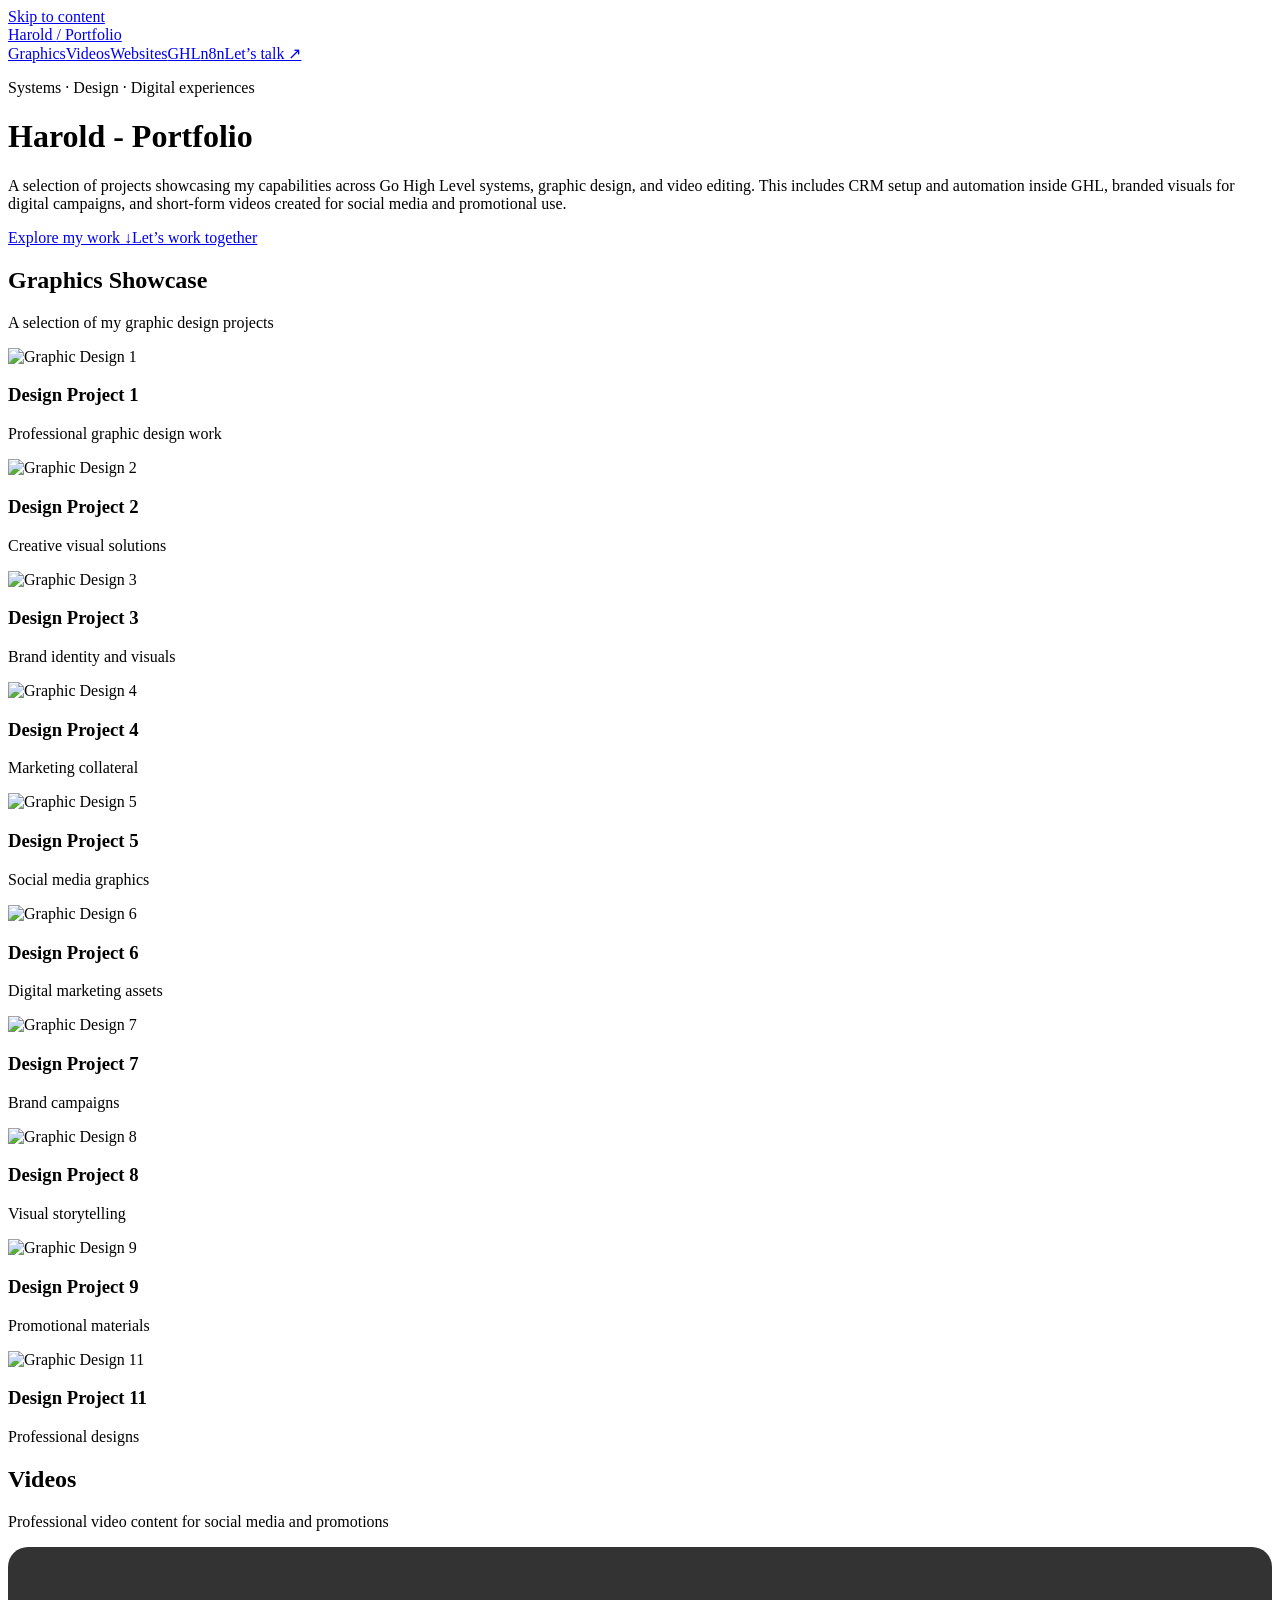
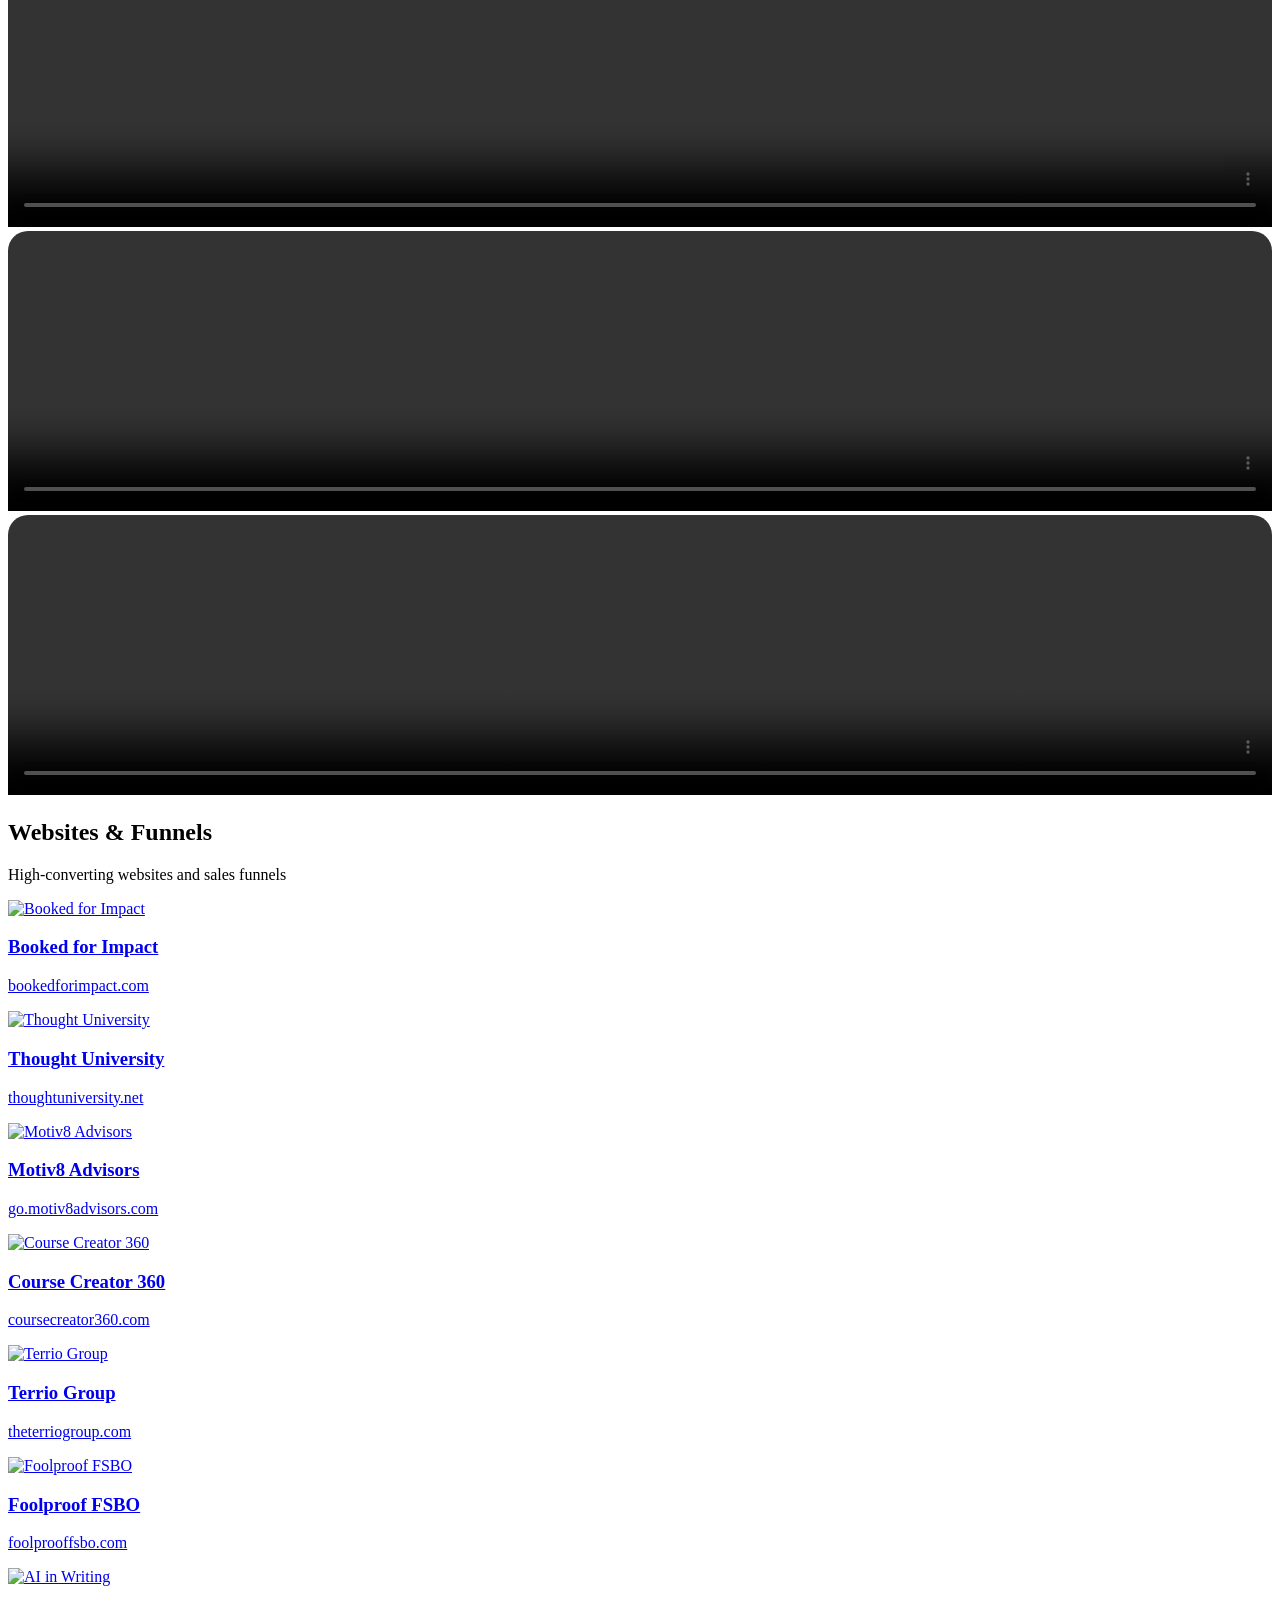
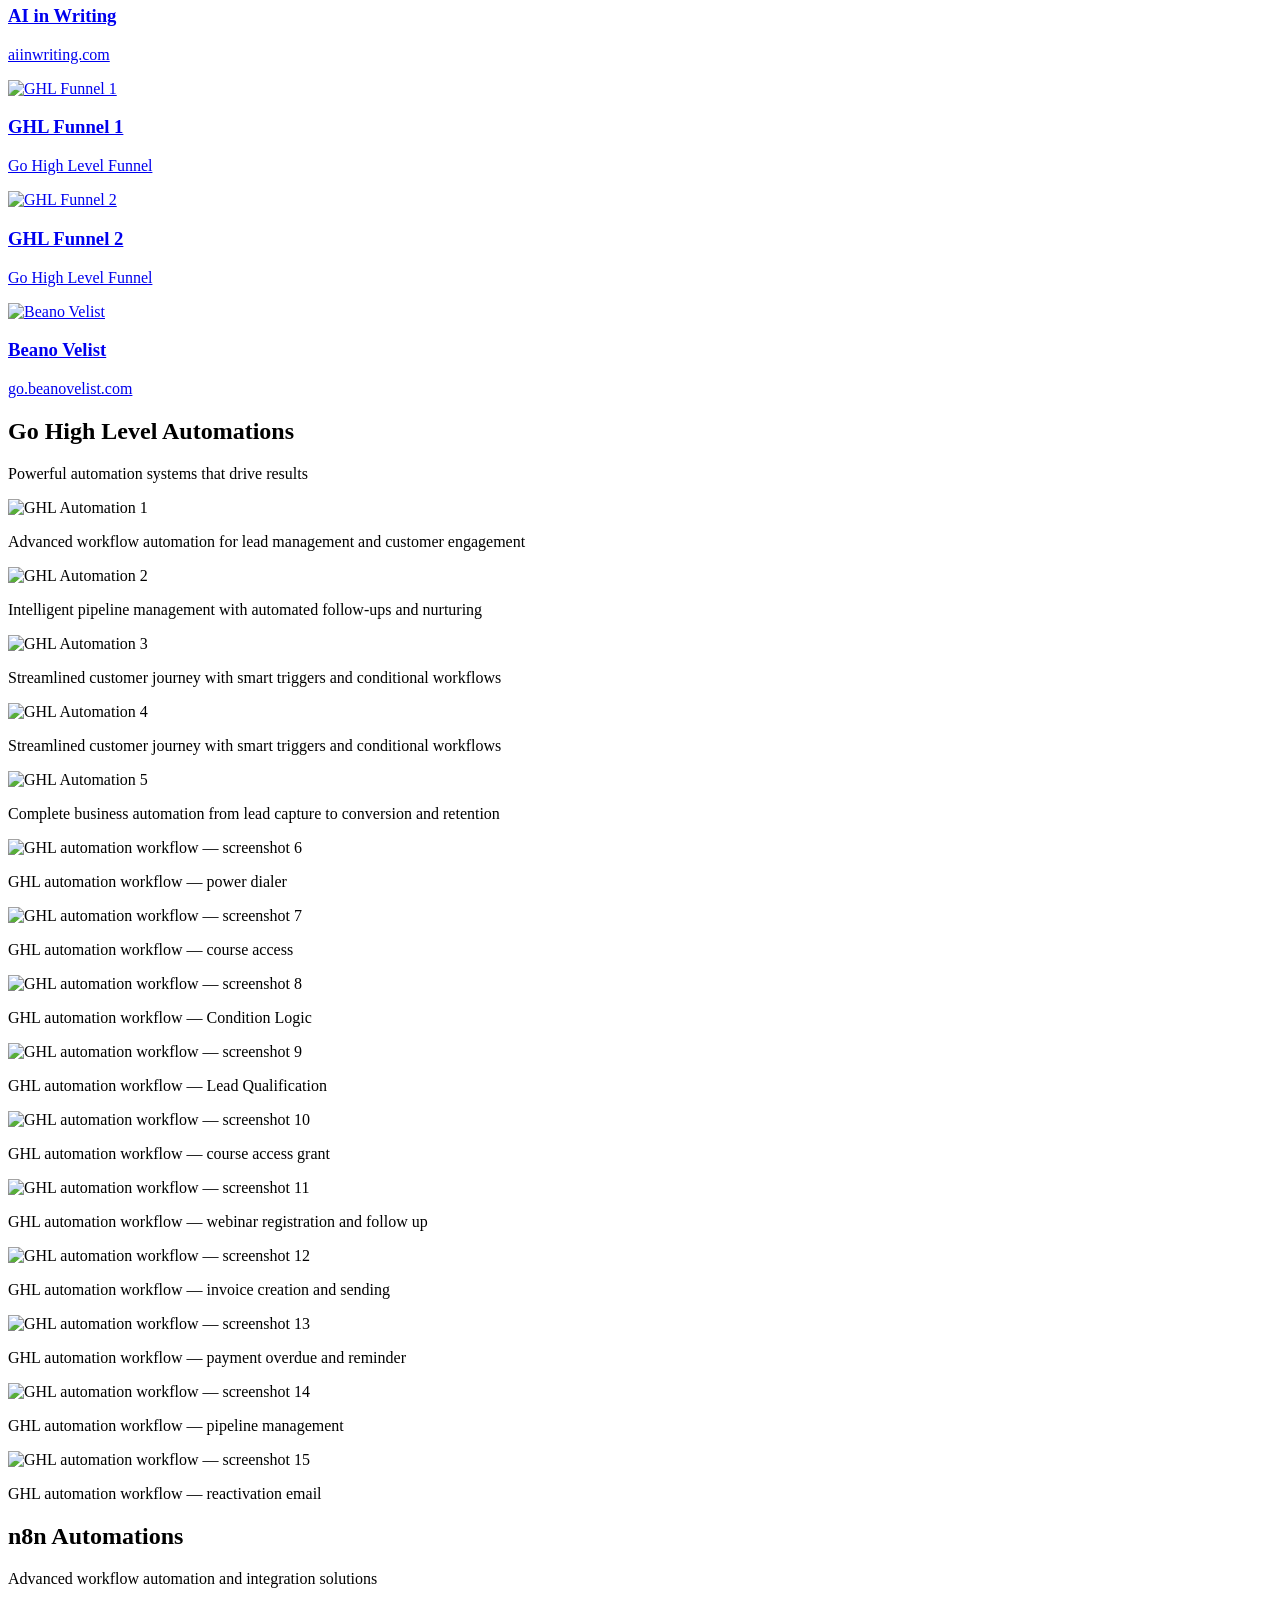
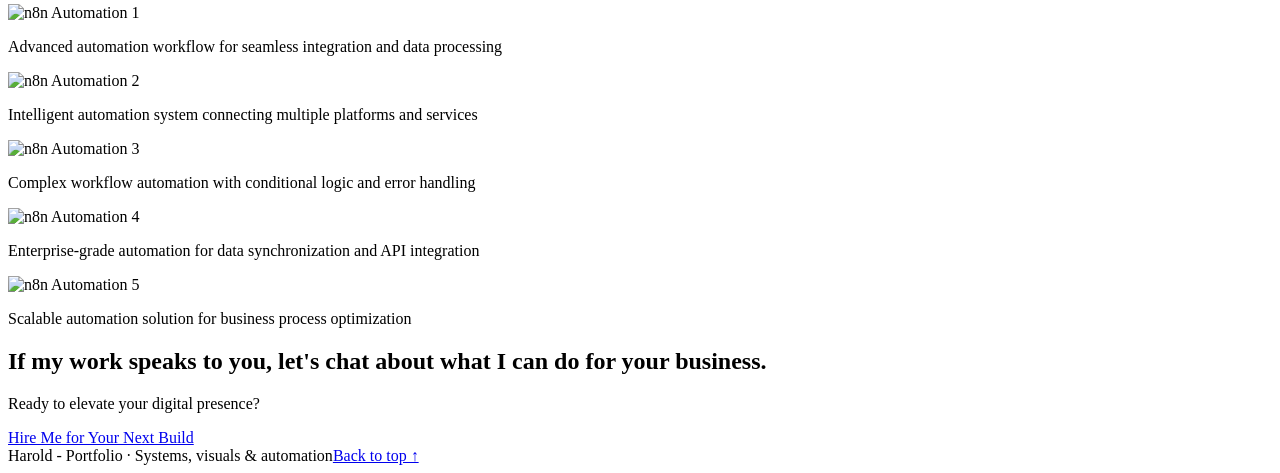
==== index.html @ a2c8de68 "Add Harold - Portfolio index.html" ====
<!DOCTYPE html>
<html lang="en">
<head>
  <meta charset="UTF-8" />
  <meta name="viewport" content="width=device-width, initial-scale=1.0"/>
  <title>Harold - Portfolio</title>
  <meta name="description" content="Harold’s portfolio of Go High Level systems, graphic design, video editing, websites, and n8n automations.">
  <link rel="stylesheet" href="styles.css">
</head>
<body>
<a class="skip-link" href="#main">Skip to content</a>
<header class="site-nav"><a class="brand" href="#top">Harold <span>/ Portfolio</span></a><nav class="nav-links" aria-label="Portfolio sections"><a href="#graphics">Graphics</a><a href="#videos">Videos</a><a href="#websites">Websites</a><a href="#ghl-automations">GHL</a><a href="#n8n-automations">n8n</a><a href="#contact">Let’s talk ↗</a></nav></header>
  <main class="portfolio-container" id="main">

    <!-- INTRO -->
    <div class="intro-section" id="top">
<p class="eyebrow">Systems · Design · Digital experiences</p>
      <h1>Harold - Portfolio</h1>
      <p>A selection of projects showcasing my capabilities across Go High Level systems, graphic design, and video editing. This includes CRM setup and automation inside GHL, branded visuals for digital campaigns, and short-form videos created for social media and promotional use.</p>
<div class="hero-links"><a class="cta-button" href="#websites">Explore my work ↓</a><a class="secondary-button" href="#contact">Let’s work together</a></div>
    </div>

    <!-- GRAPHICS -->
    <div class="section" id="graphics">
      <div class="section-header">
        <h2>Graphics Showcase</h2>
        <p>A selection of my graphic design projects</p>
      </div>
      <div class="graphics-grid">
        <!-- Cards 1–10 -->
        <div class="graphics-card">
          <img loading="lazy" src="https://storage.googleapis.com/msgsndr/06wQWpntrjgXTInxIwio/media/68f5be95d517590919af7e00.png" alt="Graphic Design 1"/>
          <div class="graphics-overlay"><h3>Design Project 1</h3><p>Professional graphic design work</p></div>
        </div>
        <div class="graphics-card">
          <img loading="lazy" src="https://storage.googleapis.com/msgsndr/06wQWpntrjgXTInxIwio/media/68f5be95d51759f1ddaf7e01.png" alt="Graphic Design 2"/>
          <div class="graphics-overlay"><h3>Design Project 2</h3><p>Creative visual solutions</p></div>
        </div>
        <div class="graphics-card">
          <img loading="lazy" src="https://storage.googleapis.com/msgsndr/06wQWpntrjgXTInxIwio/media/68f5be95b130c586da17359d.png" alt="Graphic Design 3"/>
          <div class="graphics-overlay"><h3>Design Project 3</h3><p>Brand identity and visuals</p></div>
        </div>
        <div class="graphics-card">
          <img loading="lazy" src="https://storage.googleapis.com/msgsndr/06wQWpntrjgXTInxIwio/media/68f5be95d51759495daf7e03.png" alt="Graphic Design 4"/>
          <div class="graphics-overlay"><h3>Design Project 4</h3><p>Marketing collateral</p></div>
        </div>
        <div class="graphics-card">
          <img loading="lazy" src="https://storage.googleapis.com/msgsndr/06wQWpntrjgXTInxIwio/media/68f5be95b00f753b0b3b5846.png" alt="Graphic Design 5"/>
          <div class="graphics-overlay"><h3>Design Project 5</h3><p>Social media graphics</p></div>
        </div>
        <div class="graphics-card">
          <img loading="lazy" src="https://storage.googleapis.com/msgsndr/06wQWpntrjgXTInxIwio/media/68f5be95b00f753e673b5844.png" alt="Graphic Design 6"/>
          <div class="graphics-overlay"><h3>Design Project 6</h3><p>Digital marketing assets</p></div>
        </div>
        <div class="graphics-card">
          <img loading="lazy" src="https://storage.googleapis.com/msgsndr/06wQWpntrjgXTInxIwio/media/68f5be95d517592407af7e02.png" alt="Graphic Design 7"/>
          <div class="graphics-overlay"><h3>Design Project 7</h3><p>Brand campaigns</p></div>
        </div>
        <div class="graphics-card">
          <img loading="lazy" src="https://storage.googleapis.com/msgsndr/06wQWpntrjgXTInxIwio/media/68f5be95b130c5fd5d17359c.png" alt="Graphic Design 8"/>
          <div class="graphics-overlay"><h3>Design Project 8</h3><p>Visual storytelling</p></div>
        </div>
        <div class="graphics-card">
          <img loading="lazy" src="https://storage.googleapis.com/msgsndr/06wQWpntrjgXTInxIwio/media/68f5be95b00f755e5d3b5843.png" alt="Graphic Design 9"/>
          <div class="graphics-overlay"><h3>Design Project 9</h3><p>Promotional materials</p></div>
        </div>
        <div class="graphics-card">
          <img loading="lazy" src="https://storage.googleapis.com/msgsndr/06wQWpntrjgXTInxIwio/media/68f5be95b00f7564363b5845.png" alt="Graphic Design 11"/>
          <div class="graphics-overlay"><h3>Design Project 11</h3><p>Professional designs</p></div>
        </div>
      </div>
    </div>

    <!-- VIDEOS -->
    <div class="section" id="videos">
      <div class="section-header">
        <h2>Videos</h2>
        <p>Professional video content for social media and promotions</p>
      </div>
      <div class="videos-grid">
        <div class="video-card">
          <video preload="metadata" playsinline width="100%" height="280" controls style="border-radius:20px 20px 0 0;">
            <source src="https://storage.googleapis.com/msgsndr/06wQWpntrjgXTInxIwio/media/68766647bca2a600708f5228.mp4" type="video/mp4"/>
            Your browser does not support the video tag.
          </video>
        </div>
        <div class="video-card">
          <video preload="metadata" playsinline width="100%" height="280" controls style="border-radius:20px 20px 0 0;">
            <source src="https://storage.googleapis.com/msgsndr/06wQWpntrjgXTInxIwio/media/687664fcbca2a6c5c28f4f17.mp4" type="video/mp4"/>
            Your browser does not support the video tag.
          </video>
        </div>
        <div class="video-card">
          <video preload="metadata" playsinline width="100%" height="280" controls style="border-radius:20px 20px 0 0;">
            <source src="https://storage.googleapis.com/msgsndr/06wQWpntrjgXTInxIwio/media/687664fc71531b6d8b7f1234.mp4" type="video/mp4"/>
            Your browser does not support the video tag.
          </video>
        </div>
      </div>
    </div>

    <!-- WEBSITES & FUNNELS -->
    <div class="section" id="websites">
      <div class="section-header">
        <h2>Websites & Funnels</h2>
        <p>High-converting websites and sales funnels</p>
      </div>
      <div class="websites-grid">
        <a href="https://bookedforimpact.com" target="_blank" rel="noopener noreferrer" class="website-card">
          <img loading="lazy" src="https://assets.cdn.filesafe.space/06wQWpntrjgXTInxIwio/media/687646341acd8fb3f0f1a7bd.png" alt="Booked for Impact"/>
          <div class="website-info"><h3>Booked for Impact</h3><p>bookedforimpact.com</p></div>
        </a>
        <a href="https://thoughtuniversity.net" target="_blank" rel="noopener noreferrer" class="website-card">
          <img loading="lazy" src="https://assets.cdn.filesafe.space/06wQWpntrjgXTInxIwio/media/687645b31acd8f1626f1a768.png" alt="Thought University"/>
          <div class="website-info"><h3>Thought University</h3><p>thoughtuniversity.net</p></div>
        </a>
        <a href="https://go.motiv8advisors.com/boost-aum" target="_blank" rel="noopener noreferrer" class="website-card">
          <img loading="lazy" src="https://assets.cdn.filesafe.space/06wQWpntrjgXTInxIwio/media/68b217e81bff3e0885034fdf.png" alt="Motiv8 Advisors"/>
          <div class="website-info"><h3>Motiv8 Advisors</h3><p>go.motiv8advisors.com</p></div>
        </a>
        <a href="https://app.coursecreator360.com/v2/preview/AkB5b7Qwcx1ZHcoT460S" target="_blank" rel="noopener noreferrer" class="website-card">
          <img loading="lazy" src="https://assets.cdn.filesafe.space/06wQWpntrjgXTInxIwio/media/68e02f8c84c6bb2b22c5c708.png" alt="Course Creator 360"/>
          <div class="website-info"><h3>Course Creator 360</h3><p>coursecreator360.com</p></div>
        </a>
        <a href="https://theterriogroup.com/" target="_blank" rel="noopener noreferrer" class="website-card">
          <img loading="lazy" src="https://assets.cdn.filesafe.space/06wQWpntrjgXTInxIwio/media/6876468b8bba3b415567ea24.png" alt="Terrio Group"/>
          <div class="website-info"><h3>Terrio Group</h3><p>theterriogroup.com</p></div>
        </a>
        <a href="https://foolprooffsbo.com/" target="_blank" rel="noopener noreferrer" class="website-card">
          <img loading="lazy" src="https://assets.cdn.filesafe.space/06wQWpntrjgXTInxIwio/media/68fa666a87b77c0c2b4cc1aa.png" alt="Foolproof FSBO"/>
          <div class="website-info"><h3>Foolproof FSBO</h3><p>foolprooffsbo.com</p></div>
        </a>
        <a href="https://aiinwriting.com/" target="_blank" rel="noopener noreferrer" class="website-card">
          <img loading="lazy" src="https://assets.cdn.filesafe.space/06wQWpntrjgXTInxIwio/media/687647ad180db3893c6d042c.png" alt="AI in Writing"/>
          <div class="website-info"><h3>AI in Writing</h3><p>aiinwriting.com</p></div>
        </a>
        <a href="https://app.gohighlevel.com/v2/preview/unX6ZQEYGekft5Pt33RR" target="_blank" rel="noopener noreferrer" class="website-card">
          <img loading="lazy" src="https://assets.cdn.filesafe.space/06wQWpntrjgXTInxIwio/media/68e02d35bb793a1afb54f437.png" alt="GHL Funnel 1"/>
          <div class="website-info"><h3>GHL Funnel 1</h3><p>Go High Level Funnel</p></div>
        </a>
        <a href="https://app.gohighlevel.com/v2/preview/UFQICYpZBYgI32GianVT" target="_blank" rel="noopener noreferrer" class="website-card">
          <img loading="lazy" src="https://assets.cdn.filesafe.space/06wQWpntrjgXTInxIwio/media/68e02d3684c6bb1100c4ebee.png" alt="GHL Funnel 2"/>
          <div class="website-info"><h3>GHL Funnel 2</h3><p>Go High Level Funnel</p></div>
        </a>
        <a href="https://go.beanovelist.com/home" target="_blank" rel="noopener noreferrer" class="website-card">
          <img loading="lazy" src="https://assets.cdn.filesafe.space/06wQWpntrjgXTInxIwio/media/68e02f146fa5ca5049c8322b.png" alt="Beano Velist"/>
          <div class="website-info"><h3>Beano Velist</h3><p>go.beanovelist.com</p></div>
        </a>
      </div>
    </div>

    <!-- GHL AUTOMATIONS -->
    <div class="section" id="ghl-automations">
      <div class="section-header">
        <h2>Go High Level Automations</h2>
        <p>Powerful automation systems that drive results</p>
      </div>
      <div class="automations-grid">
        <!-- Existing 1–5 -->
        <div class="automation-card">
          <img src="https://assets.cdn.filesafe.space/06wQWpntrjgXTInxIwio/media/68e6b265ffda8d137869576a.png" alt="GHL Automation 1" loading="lazy"/>
          <p>Advanced workflow automation for lead management and customer engagement</p>
        </div>
        <div class="automation-card">
          <img src="https://assets.cdn.filesafe.space/06wQWpntrjgXTInxIwio/media/68e6c07c0650b5fff93d12bc.png" alt="GHL Automation 2" loading="lazy"/>
          <p>Intelligent pipeline management with automated follow-ups and nurturing</p>
        </div>
        <div class="automation-card">
          <img src="https://assets.cdn.filesafe.space/06wQWpntrjgXTInxIwio/media/68e6cbf6ae82da36708aab64.png" alt="GHL Automation 3" loading="lazy"/>
          <p>Streamlined customer journey with smart triggers and conditional workflows</p>
        </div>
        <div class="automation-card">
          <img src="https://storage.googleapis.com/msgsndr/06wQWpntrjgXTInxIwio/media/690a047c91bfac04f6fa17b8.png" alt="GHL Automation 4" loading="lazy"/>
          <p>Streamlined customer journey with smart triggers and conditional workflows</p>
        </div>
        <div class="automation-card">
          <img src="https://images.leadconnectorhq.com/image/f_webp/q_80/r_1200/u_https://assets.cdn.filesafe.space/06wQWpntrjgXTInxIwio/media/68e805e02bf4ecaf91367d20.png" alt="GHL Automation 5" loading="lazy"/>
          <p>Complete business automation from lead capture to conversion and retention</p>
        </div>

        <!-- Your 10 images with neutral, accurate captions 6–15 -->
        <div class="automation-card">
          <img src="https://storage.googleapis.com/msgsndr/06wQWpntrjgXTInxIwio/media/691041a63dca2f0cf3583b7b.png" alt="GHL automation workflow — screenshot 6" loading="lazy"/>
          <p>GHL automation workflow — power dialer </p>
        </div>
        <div class="automation-card">
          <img src="https://storage.googleapis.com/msgsndr/06wQWpntrjgXTInxIwio/media/691041a6b133d17e04da63c1.png" alt="GHL automation workflow — screenshot 7" loading="lazy"/>
          <p>GHL automation workflow — course access </p>
        </div>
        <div class="automation-card">
          <img src="https://storage.googleapis.com/msgsndr/06wQWpntrjgXTInxIwio/media/691041a638aa204975a1f15a.png" alt="GHL automation workflow — screenshot 8" loading="lazy"/>
          <p>GHL automation workflow — Condition Logic </p>
        </div>
        <div class="automation-card">
          <img src="https://storage.googleapis.com/msgsndr/06wQWpntrjgXTInxIwio/media/691041a63dca2f3e28583b7c.png" alt="GHL automation workflow — screenshot 9" loading="lazy"/>
          <p>GHL automation workflow — Lead Qualification </p>
        </div>
        <div class="automation-card">
          <img src="https://storage.googleapis.com/msgsndr/06wQWpntrjgXTInxIwio/media/691041a638aa20732aa1f156.png" alt="GHL automation workflow — screenshot 10" loading="lazy"/>
          <p>GHL automation workflow — course access grant </p>
        </div>
        <div class="automation-card">
          <img src="https://storage.googleapis.com/msgsndr/06wQWpntrjgXTInxIwio/media/691041a638aa201647a1f159.png" alt="GHL automation workflow — screenshot 11" loading="lazy"/>
          <p>GHL automation workflow — webinar registration and follow up </p>
        </div>
        <div class="automation-card">
          <img src="https://storage.googleapis.com/msgsndr/06wQWpntrjgXTInxIwio/media/691041a638aa2019b6a1f157.png" alt="GHL automation workflow — screenshot 12" loading="lazy"/>
          <p>GHL automation workflow — invoice creation and sending </p>
        </div>
        <div class="automation-card">
          <img src="https://storage.googleapis.com/msgsndr/06wQWpntrjgXTInxIwio/media/691041a638aa2014faa1f158.png" alt="GHL automation workflow — screenshot 13" loading="lazy"/>
          <p>GHL automation workflow — payment overdue and reminder </p>
        </div>
        <div class="automation-card">
          <img src="https://storage.googleapis.com/msgsndr/06wQWpntrjgXTInxIwio/media/691041a63dca2fa956583b7d.png" alt="GHL automation workflow — screenshot 14" loading="lazy"/>
          <p>GHL automation workflow — pipeline management </p>
        </div>
        <div class="automation-card">
          <img src="https://storage.googleapis.com/msgsndr/06wQWpntrjgXTInxIwio/media/691041a6a75803706411c1ac.png" alt="GHL automation workflow — screenshot 15" loading="lazy"/>
          <p>GHL automation workflow — reactivation email </p>
        </div>
      </div>
    </div>

    <!-- n8n AUTOMATIONS -->
    <div class="section" id="n8n-automations">
      <div class="section-header">
        <h2>n8n Automations</h2>
        <p>Advanced workflow automation and integration solutions</p>
      </div>
      <div class="automations-grid">
        <div class="automation-card">
          <img src="https://storage.googleapis.com/msgsndr/06wQWpntrjgXTInxIwio/media/68de9a0a1b913d5de38dff6a.png" alt="n8n Automation 1" loading="lazy"/>
          <p>Advanced automation workflow for seamless integration and data processing</p>
        </div>
        <div class="automation-card">
          <img src="https://storage.googleapis.com/msgsndr/06wQWpntrjgXTInxIwio/media/68de9a015ac6180e141b302f.png" alt="n8n Automation 2" loading="lazy"/>
          <p>Intelligent automation system connecting multiple platforms and services</p>
        </div>
        <div class="automation-card">
          <img src="https://storage.googleapis.com/msgsndr/06wQWpntrjgXTInxIwio/media/68de9a0e5477e057410c64b9.png" alt="n8n Automation 3" loading="lazy"/>
          <p>Complex workflow automation with conditional logic and error handling</p>
        </div>
        <div class="automation-card">
          <img src="https://storage.googleapis.com/msgsndr/06wQWpntrjgXTInxIwio/media/68de9a01af128ebff5304f56.png" alt="n8n Automation 4" loading="lazy"/>
          <p>Enterprise-grade automation for data synchronization and API integration</p>
        </div>
        <div class="automation-card">
          <img src="https://storage.googleapis.com/msgsndr/06wQWpntrjgXTInxIwio/media/68de9a019a13eb29331f5fb5.png" alt="n8n Automation 5" loading="lazy"/>
          <p>Scalable automation solution for business process optimization</p>
        </div>
      </div>
    </div>

    <!-- CTA -->
    <div class="cta-section" id="contact">
      <h2>If my work speaks to you, let's chat about what I can do for your business.</h2>
      <p>Ready to elevate your digital presence?</p>
      <a href="https://api.leadconnectorhq.com/widget/bookings/harold-jay-villanueva-personal-calendar-f5_ylbvtf" class="cta-button" target="_blank" rel="noopener noreferrer">Hire Me for Your Next Build</a>
    </div>

<footer class="site-footer"><span>Harold - Portfolio · Systems, visuals &amp; automation</span><a href="#top">Back to top ↑</a></footer>
  </main>
<dialog id="image-viewer" aria-labelledby="viewer-caption"><div class="viewer-toolbar"><p id="viewer-caption">Project image</p><button class="viewer-close" type="button" autofocus>Close ×</button></div><img id="viewer-image" alt=""></dialog>
<script src="app.js" defer></script>
</body>
</html>
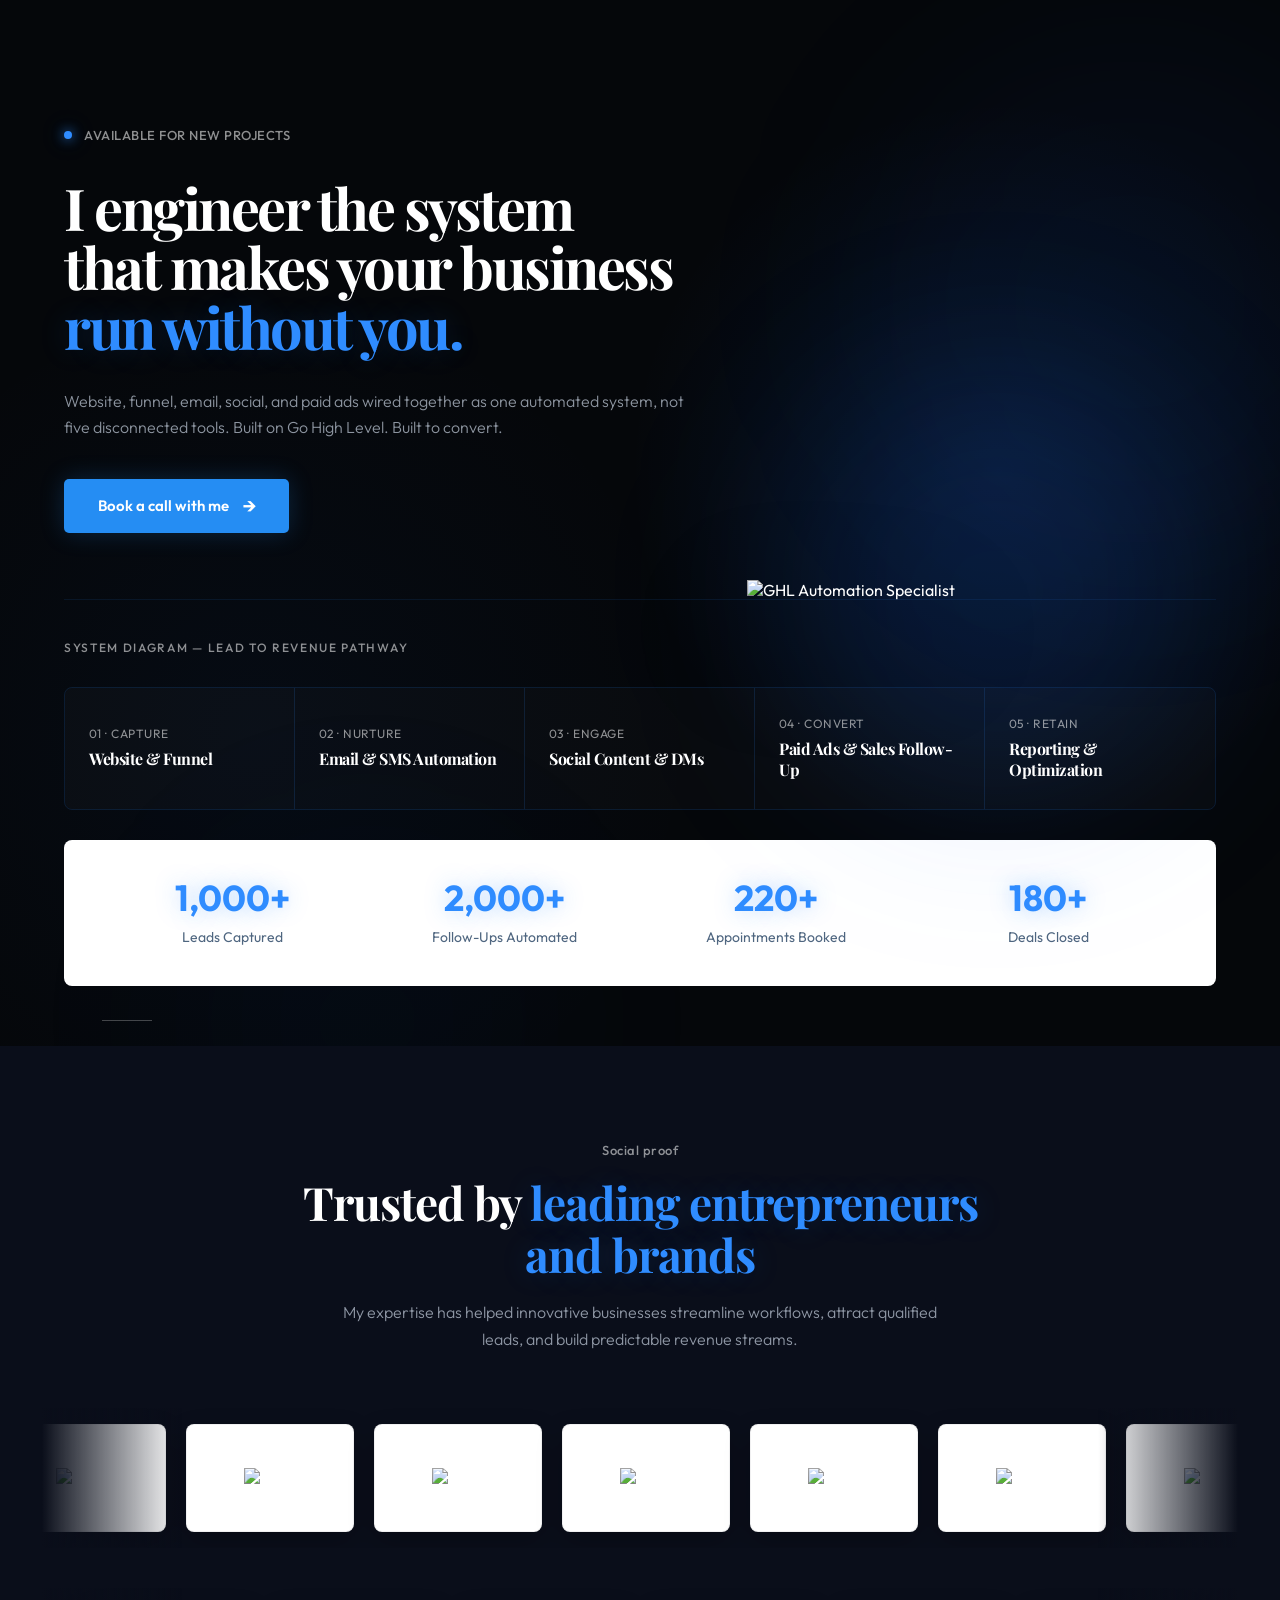
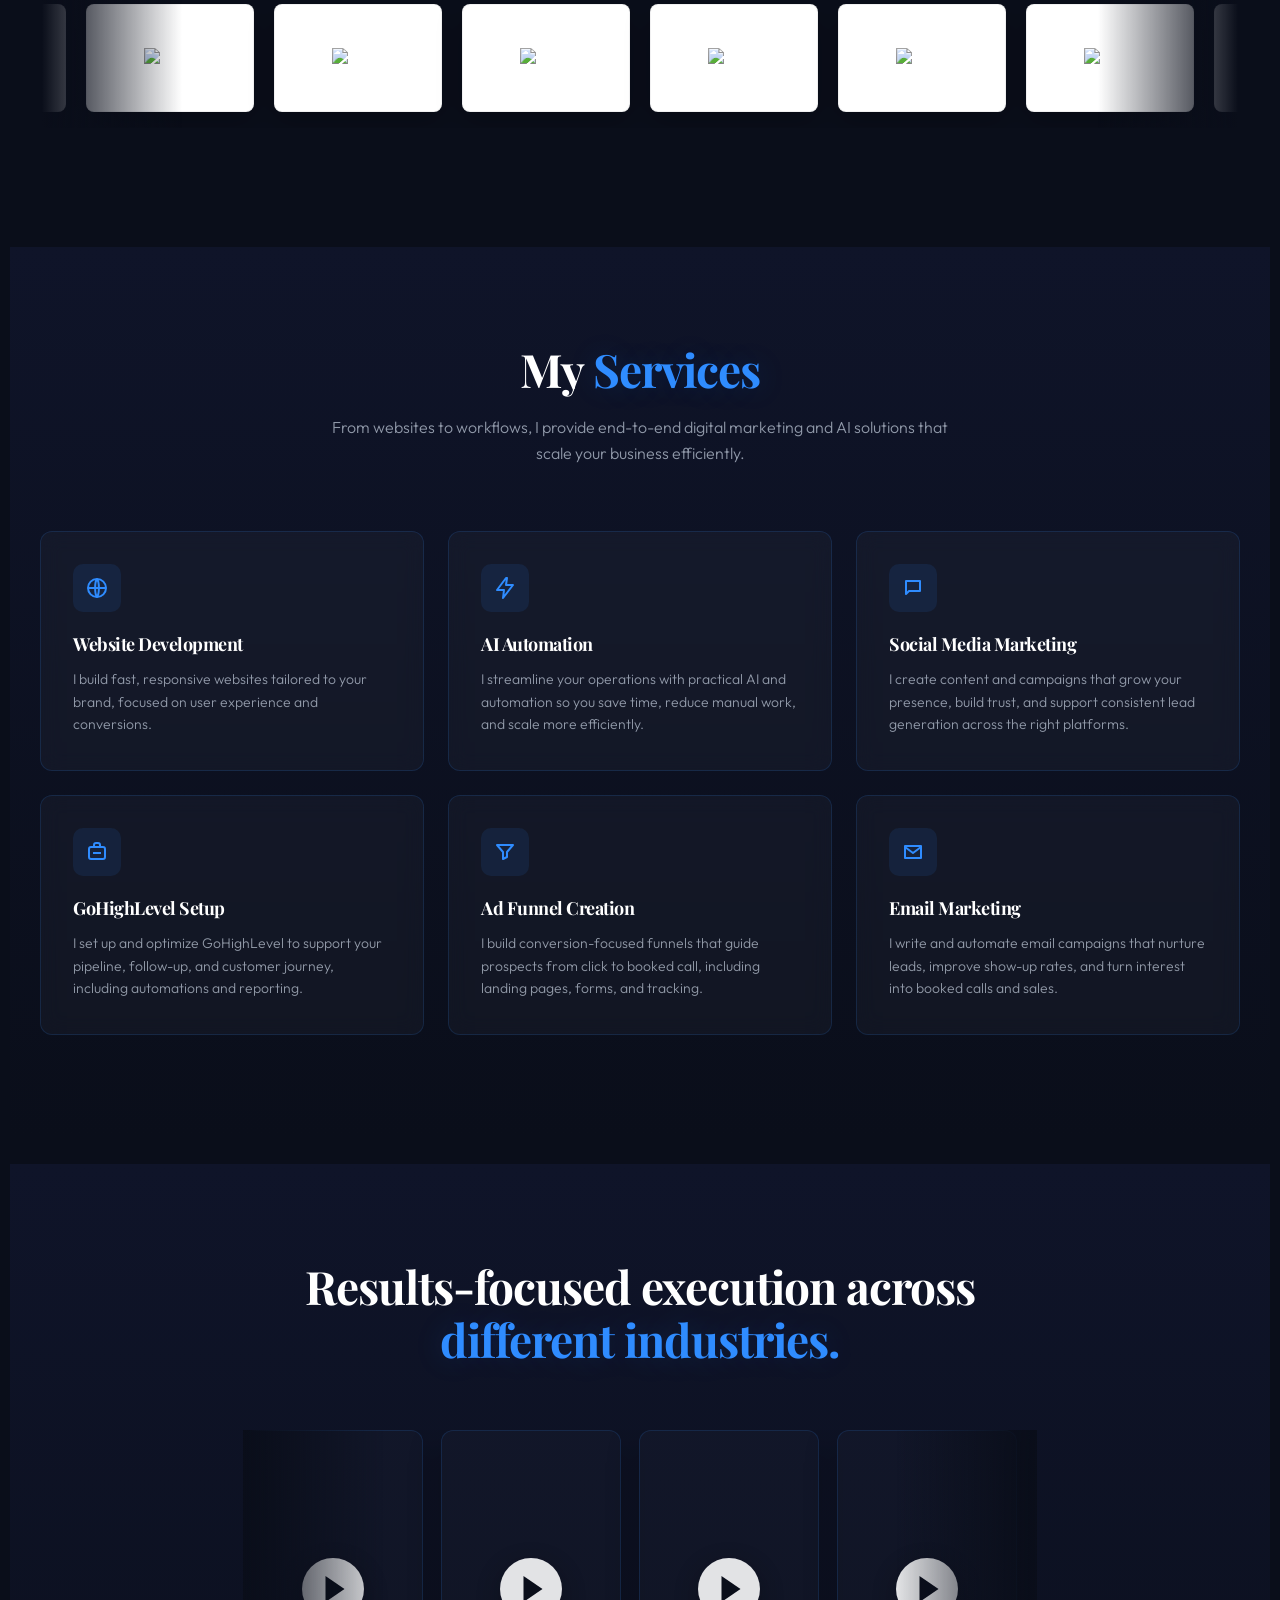
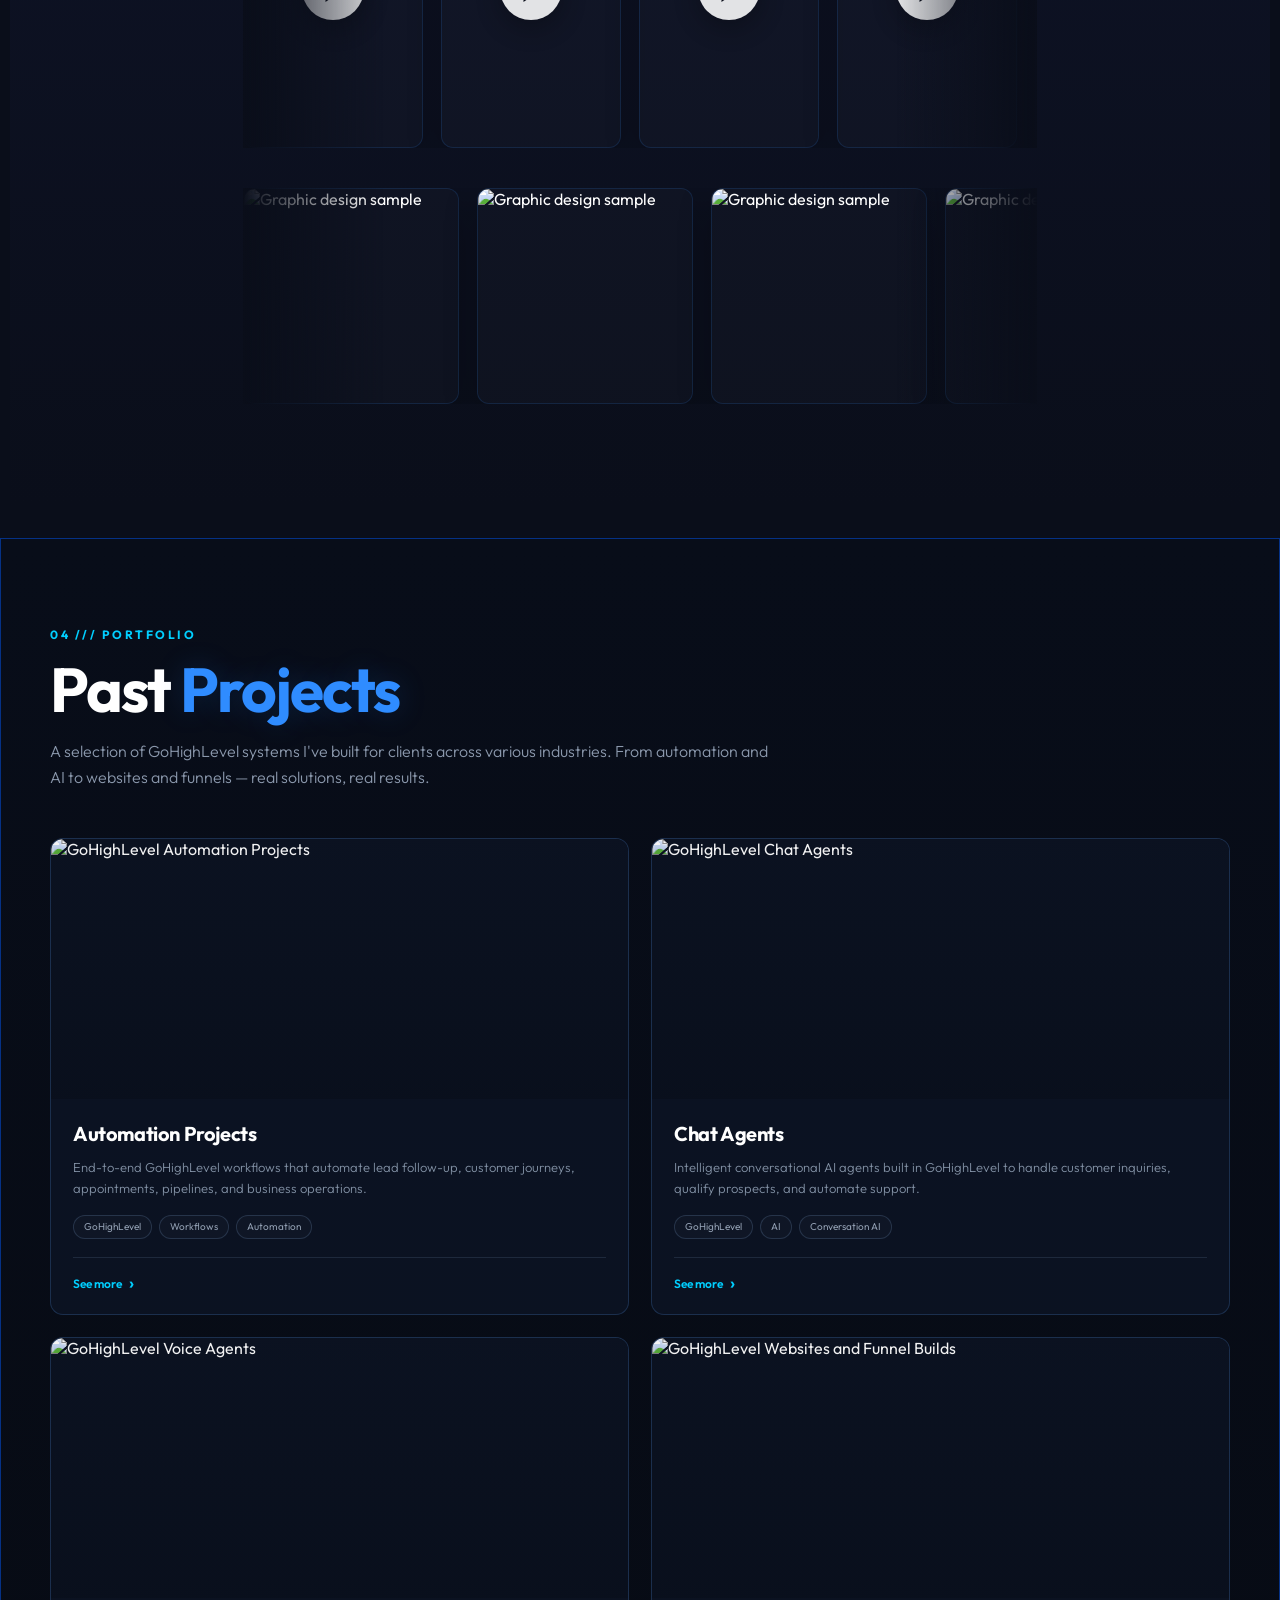
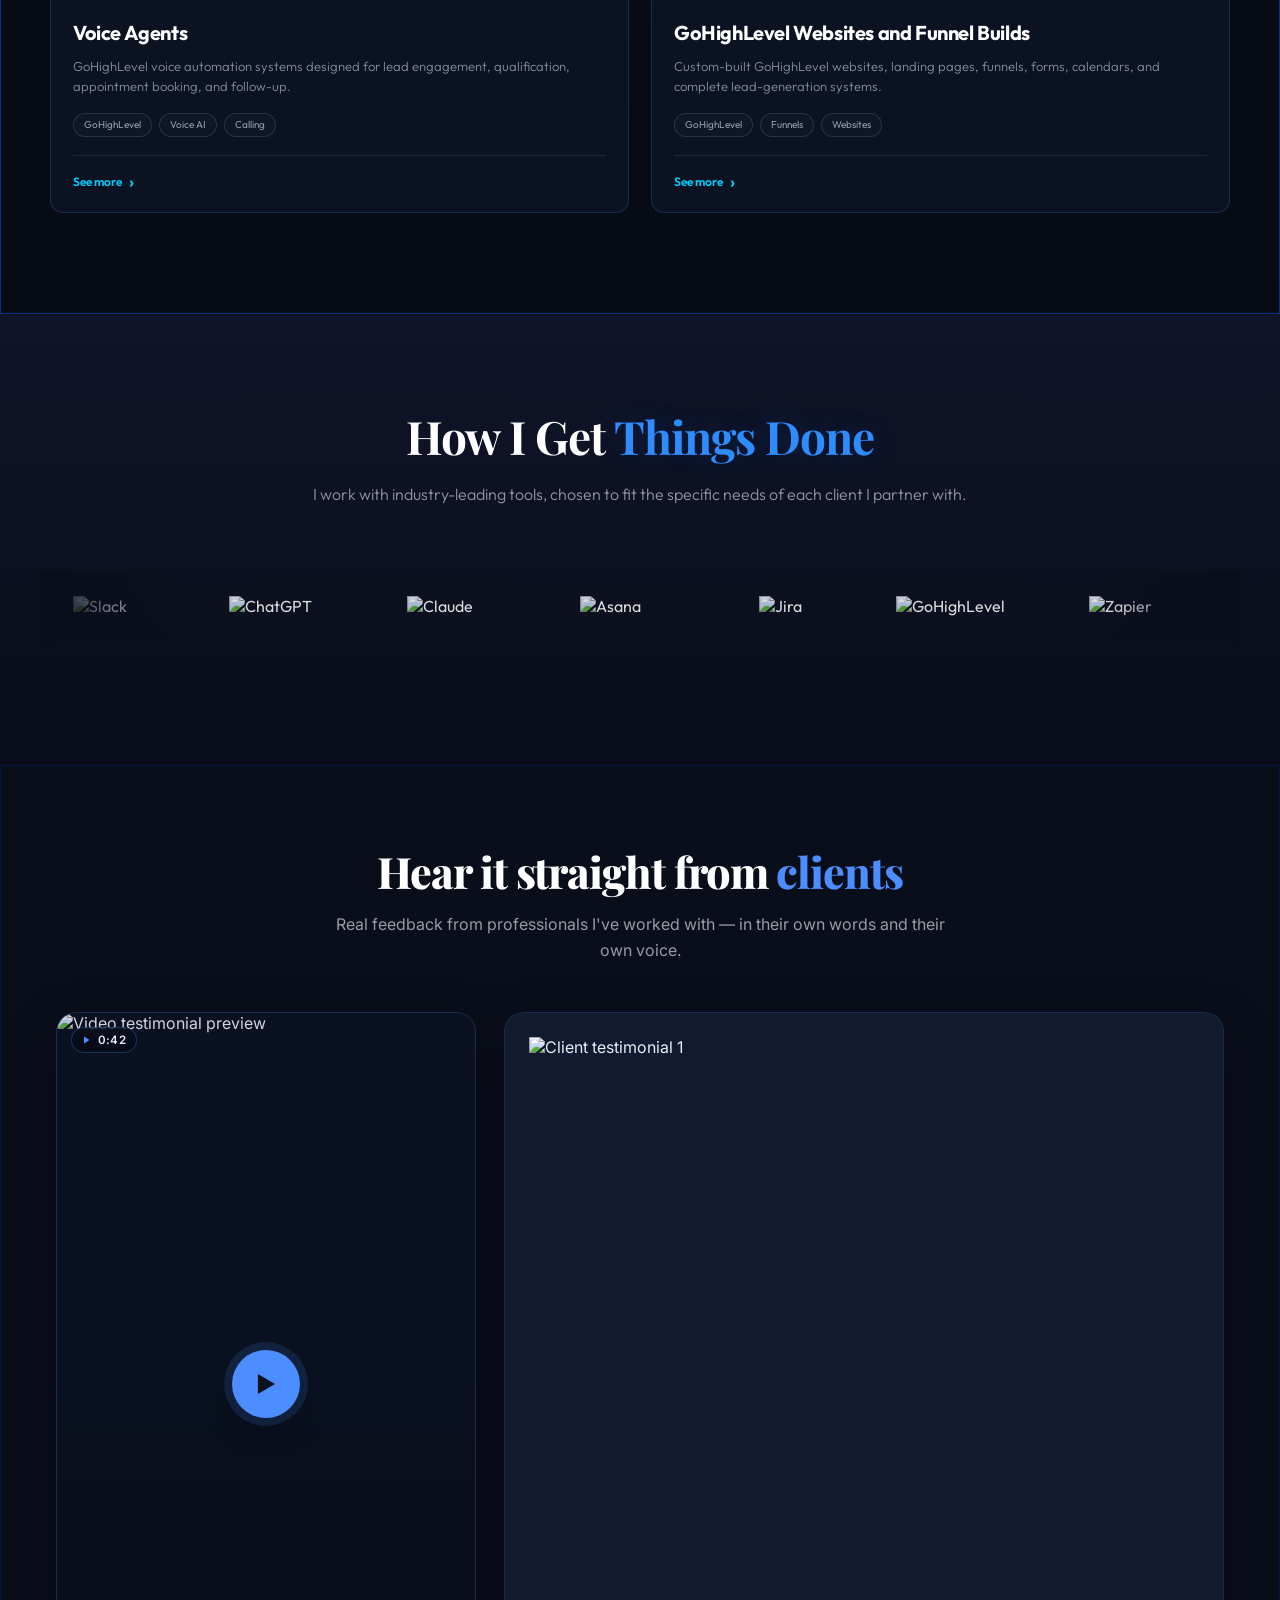
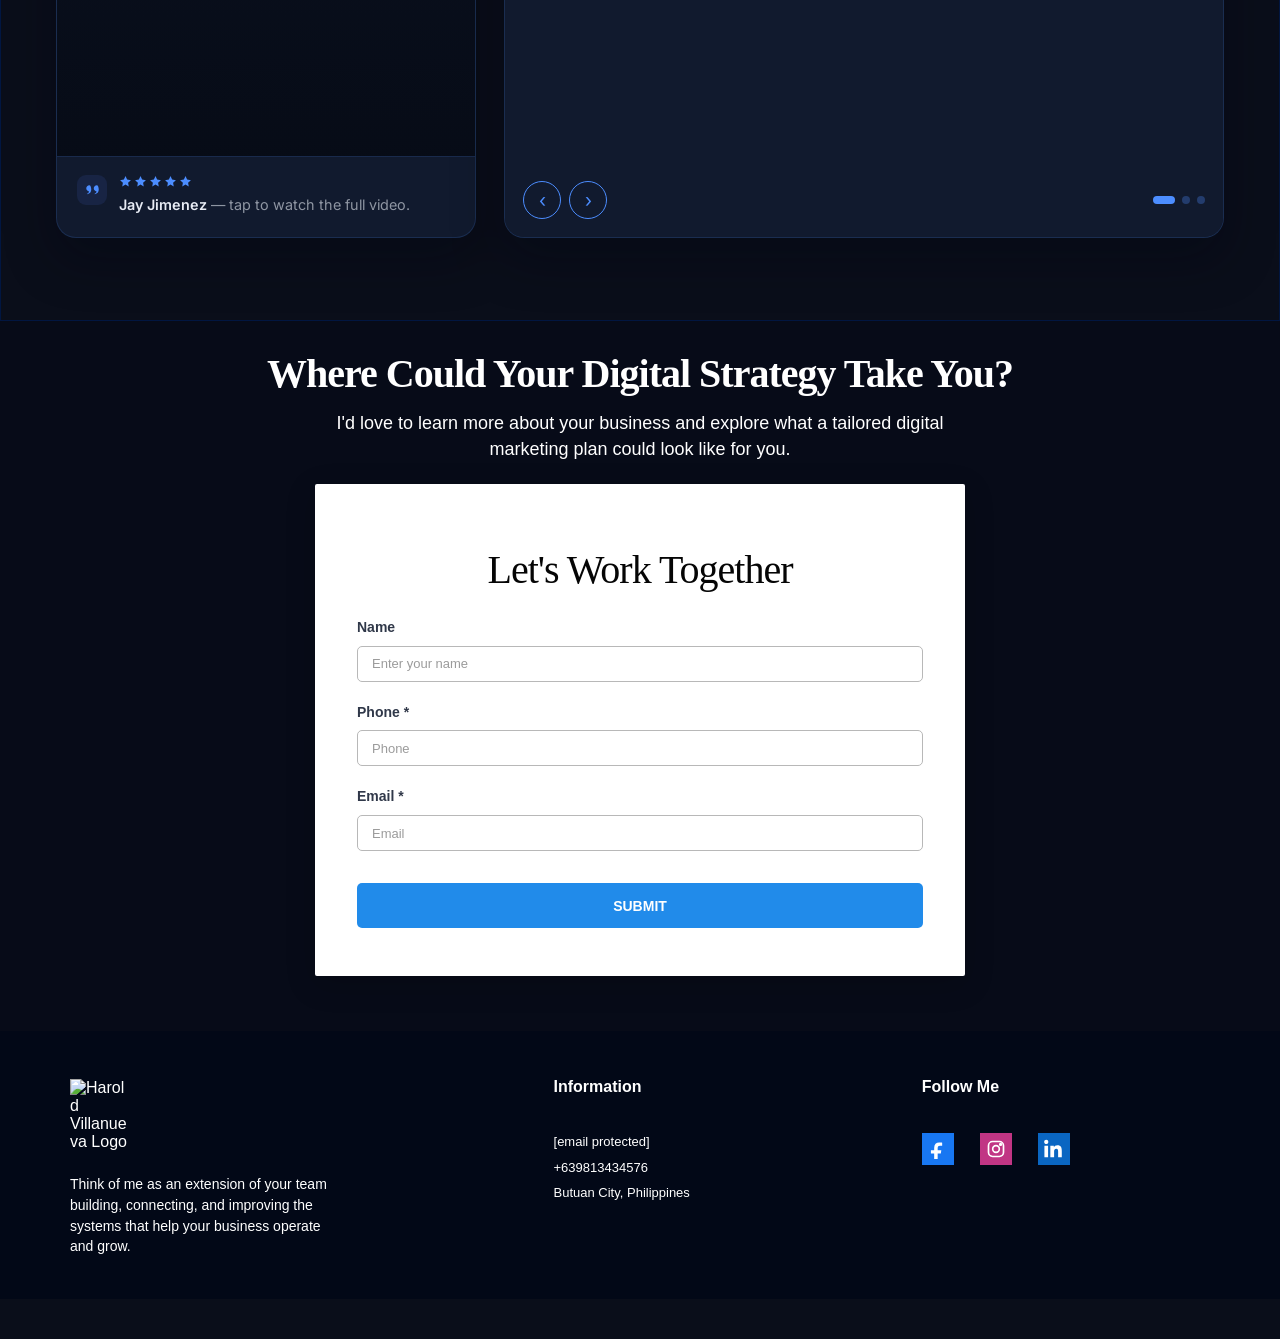
==== commit 1f1964e6: "Publish full portfolio with five additional GoHighLevel project examples" ====
--- a/index.html
+++ b/index.html
@@ -1,269 +1,7471 @@
-<!DOCTYPE html>
-<html lang="en">
-<head>
-  <meta charset="UTF-8" />
-  <meta name="viewport" content="width=device-width, initial-scale=1.0"/>
-  <title>Harold - Portfolio</title>
-  <meta name="description" content="Harold’s portfolio of Go High Level systems, graphic design, video editing, websites, and n8n automations.">
-  <link rel="stylesheet" href="styles.css">
-</head>
+<!DOCTYPE html><html  lang="en"><head><meta charset="utf-8"><meta name="viewport" content="width=device-width, initial-scale=1"><title>Harold Jay Villanueva I Digital Marketing Expert I Go High Level Expert</title><link rel="preconnect" href="https://fonts.gstatic.com/" crossorigin="anonymous"><link rel="preconnect" href="https://backend.leadconnectorhq.com" crossorigin="anonymous"><link rel="preconnect" href="https://images.leadconnectorhq.com" crossorigin="anonymous"><link rel="preconnect" href="https://cdn.filesafe.space" crossorigin="anonymous"><meta name="title" content="Harold Jay Villanueva I Digital Marketing Expert I Go High Level Expert"><meta property="og:title" content="Harold Jay Villanueva I Digital Marketing Expert I Go High Level Expert"><meta name="description" content="Helping individuals and business owners streamline processes"><meta property="og:description" content="Helping individuals and business owners streamline processes"><meta name="author" content="Harold Jay Villanueva"><meta property="og:author" content="Harold Jay Villanueva"><meta name="image" content="https://assets.cdn.filesafe.space/06wQWpntrjgXTInxIwio/media/686ffd9cba56d54d2b15bb8c.png"><meta property="og:image" content="https://assets.cdn.filesafe.space/06wQWpntrjgXTInxIwio/media/686ffd9cba56d54d2b15bb8c.png"><meta name="twitter:card" content="summary_large_image"><meta name="twitter:image" content="https://assets.cdn.filesafe.space/06wQWpntrjgXTInxIwio/media/686ffd9cba56d54d2b15bb8c.png"><meta name="keywords" content="GHL, Automation, Funnels, Website, CRM"><meta property="og:keywords" content="GHL, Automation, Funnels, Website, CRM"><meta property="og:type" content="website"><meta property="twitter:type" content="website"><meta name="robots" content="noindex"><style> 
+
+ :root{ --primary: #37ca37;
+--secondary: #188bf6;
+--white: #ffffff;
+--gray: #cbd5e0;
+--black: #000000;
+--red: #e93d3d;
+--orange: #f6ad55;
+--yellow: #faf089;
+--green: #9ae6b4;
+--teal: #81e6d9;
+--malibu: #63b3ed;
+--indigo: #757BBD;
+--purple: #d6bcfa;
+--pink: #fbb6ce;
+--transparent: transparent;
+--overlay: rgba(0, 0, 0, 0.5);
+--color-mcp6cuh2: #1A202C;
+--color-mcp6dgem: #2D3748;
+--color-mcp6e2wu: #38B2AC;
+--color-mcp6ed1z: #2B6CB0;
+--color-mcp6x6mq: #4FD1C5;
+--color-mcxqsbau: #F0B800;
+--color-mcz5x0vb: #ECECEC;
+--color-mcz6jzpw: #48566A;
+--color-md22kgb7: #102d4cff;
+--color-md22l1xv: #9cb1ec;
+--color-md3z9lho: #FFF3E6;
+--color-md3za9rm: #FFFFFF;
+--color-md3zdxb5: #2C2C2C;
+--color-lgf1duy4: #0E182C;
+--color-lx2q00eu: #8893A8;
+--color-pvahnyrs: #f9fafbff;
+--color-ydayuqti: #c76630ff;
+--color-eargkvvg: #f2f3f7ff;
+--color-dticcbls: #ce682cff;
+--color-zvuyqerg: #ef6c22ff;
+--color-bzhtfhzg: #0059ff78;
+--color-nrgjoteb: #d9d9d9ff;
+--color-ndvfiuzz: #f3f4f6ff;
+--color-lqwifwgk: #060533ff;
+--color-xunuwerx: #0c0b59ff;
+--cobalt: #155eef;
+--smoke: #f5f5f5;
+--color-aibmzsei: #141313ff;
+--color-ihiezrdj: #1a1919ff;
+--color-hrztmjhx: #13127bff;
+--color-wqwmxlqb: #8f8fff17;
+--color-rjnniioq: #e6e1e142;
+--color-pankjzum: #020618ff;
+--color-uianjvrc: #0a126dff;
+--color-jrxyrjoh: #0a126eff;
+--color-ciageflj: #01020dff;
+--color-fjwsmgpl: #f96279ff;
+--color-iuhbgokb: #22a302ff;
+--color-ieyjbsur: #072f61ff;
+--color-hqvsmdza: #f7f2f2b8;
+--color-ozorbytt: #0a1220ff;
+--color-lqlctnhn: #0d1726ff;
+--color-wuihzvdk: #4aa3ffff;
+--color-lepdiets: #2e8cfeff;
+--color-gzfychpk: #011641ff;
+--headlinefont: 'Montserrat';
+--contentfont: 'Lato';
+--text-color: #000000;
+--link-color: #188bf6; } .bg-fixed{bottom:0;top:0;left:0;right:0;position:fixed;overflow:auto;background-color:var(--transparent)} 
+            .drop-zone-draggable .hl_main_popup{box-shadow:none;padding:20px;margin-top:0;border-color:var(--gray);border-width:10px;border-style:solid;background-color:var(--white);width:720px}
+            
+            
+            
+          
+#hl_main_popup.popup-body{position:absolute!important;left:50%!important;bottom:auto!important;transform:translate(-50%,0)!important;right:auto!important;box-shadow:none;padding:20px;margin-top:0;border-color:var(--gray);border-width:10px;border-style:solid;background-color:var(--white);width:720px}.--mobile #hl_main_popup.popup-body{width:380px!important}@media screen and (min-width:0px) and (max-width:767px){#hl_main_popup.popup-body{width:380px!important}} 
+            .drop-zone-draggable .hl_main_popup-olc7fnXbaM{box-shadow:none;padding:20px;margin-top:0;border-color:var(--gray);border-width:10px;border-style:solid;background-color:var(--white);width:720px}
+            
+            
+            
+          
+#hl_main_popup-olc7fnXbaM.popup-body{position:absolute!important;left:50%!important;bottom:auto!important;transform:translate(-50%,0)!important;right:auto!important;box-shadow:none;padding:20px;margin-top:0;border-color:var(--gray);border-width:10px;border-style:solid;background-color:var(--white);width:720px}.--mobile #hl_main_popup-olc7fnXbaM.popup-body{width:380px!important}@media screen and (min-width:0px) and (max-width:767px){#hl_main_popup-olc7fnXbaM.popup-body{width:380px!important}}  
+ /* ---- Section styles ----- */ 
+:root{--black:#000000;--transparent:transparent;--color-mcz5x0vb:#ECECEC;--color-lx2q00eu:#8893A8;--color-ieyjbsur:#072f61ff}.hl_page-preview--content .row-N_XUv-zSga,.hl_page-preview--content .section-e2PqpdCBND{box-shadow:none;padding:0;background-color:var(--transparent);border-width:0;border-radius:0}.hl_page-preview--content .section-e2PqpdCBND{margin:0;border-color:var(--color-lx2q00eu);border-style:solid;inline-colors:var(--color-ieyjbsur),var(--color-mcz5x0vb),var(--color-lx2q00eu)}.hl_page-preview--content .row-N_XUv-zSga{margin:0 auto;backdrop-filter:none;border-color:var(--black);border-style:none;width:100%}@media screen and (min-width:0px) and (max-width:767px){.hl_page-preview--content .row-N_XUv-zSga{padding-left:0!important;padding-right:0!important}}.hl_page-preview--content .col-ywDeoJkDp2{box-shadow:none;padding:0;background-color:var(--transparent);backdrop-filter:none;width:48.8%;border-color:var(--black);border-width:0;border-style:none;border-radius:0;margin:0}.hl_page-preview--content .custom-code-l24FBrHRil{margin:0;width:auto;height:auto}#section-e2PqpdCBND>.inner{max-width:100%}@media (max-width:1024px){#section-e2PqpdCBND{animation:none!important}}.--mobile #row-N_XUv-zSga,.--mobile #section-e2PqpdCBND{animation:none!important}@media (max-width:1024px){#row-N_XUv-zSga{animation:none!important}}#col-ywDeoJkDp2>.inner{flex-direction:column;justify-content:center;align-items:inherit;flex-wrap:nowrap}@media (max-width:1024px){#col-ywDeoJkDp2{animation:none!important}}.--mobile #col-ywDeoJkDp2{animation:none!important} 
+ /* ---- Section styles ----- */ 
+:root{--black:#000000;--transparent:transparent;--color-ieyjbsur:#072f61ff}.hl_page-preview--content .section-DQb8GbKmaP{box-shadow:none;padding:0;margin:0;background-color:var(--transparent);border-color:var(--color-ieyjbsur);border-width:0;border-style:solid;inline-colors:var(--color-ieyjbsur);border-radius:0}.hl_page-preview--content .col-pqlc2XKvj4,.hl_page-preview--content .row-r5J-_OwQB5{margin:0 auto 10px;box-shadow:none;padding:0 5px;background-color:var(--transparent);backdrop-filter:none;border-color:var(--black);border-width:0;border-style:none;border-radius:0;width:100%}.hl_page-preview--content .col-pqlc2XKvj4{margin:0}.hl_page-preview--content .custom-code-DamdJkDfQ4{margin:0;width:auto;height:auto}#section-DQb8GbKmaP>.inner{max-width:100%}@media (max-width:1024px){#section-DQb8GbKmaP{animation:none!important}}.--mobile #row-r5J-_OwQB5,.--mobile #section-DQb8GbKmaP{animation:none!important}@media (max-width:1024px){#row-r5J-_OwQB5{animation:none!important}}#col-pqlc2XKvj4>.inner{flex-direction:column;justify-content:center;align-items:inherit;flex-wrap:nowrap}@media (max-width:1024px){#col-pqlc2XKvj4{animation:none!important}}.--mobile #col-pqlc2XKvj4{animation:none!important} 
+ /* ---- Section styles ----- */ 
+:root{--black:#000000;--transparent:transparent}.hl_page-preview--content .col-S6KiKDOlHJ,.hl_page-preview--content .row-XYX76koR7e,.hl_page-preview--content .section-qsHHPvD1LN{box-shadow:none;padding:5px 0;margin:0;background-color:var(--transparent);backdrop-filter:none;border-color:var(--black);border-width:2px;border-style:solid}.hl_page-preview--content .col-S6KiKDOlHJ,.hl_page-preview--content .row-XYX76koR7e{margin:0 auto;padding:0 5px;width:100%}.hl_page-preview--content .col-S6KiKDOlHJ{margin:0}.hl_page-preview--content .custom-code-TVV8XABeM8{margin:0;width:auto;height:auto}#section-qsHHPvD1LN>.inner{max-width:100%}@media (max-width:1024px){#section-qsHHPvD1LN{animation:none!important}}.--mobile #row-XYX76koR7e,.--mobile #section-qsHHPvD1LN{animation:none!important}@media (max-width:1024px){#row-XYX76koR7e{animation:none!important}}#col-S6KiKDOlHJ>.inner{flex-direction:column;justify-content:center;align-items:inherit;flex-wrap:nowrap}@media (max-width:1024px){#col-S6KiKDOlHJ{animation:none!important}}.--mobile #col-S6KiKDOlHJ{animation:none!important} 
+ /* ---- Section styles ----- */ 
+:root{--black:#000000;--transparent:transparent}.hl_page-preview--content .col-4GsSbAYpwk,.hl_page-preview--content .row-pUfSMvAfzR,.hl_page-preview--content .section-rV4-T6UGXa{box-shadow:none;padding:20px 0 5px;margin:0;background-color:var(--transparent);backdrop-filter:none;border-color:var(--black);border-width:2px;border-style:solid}.hl_page-preview--content .col-4GsSbAYpwk,.hl_page-preview--content .row-pUfSMvAfzR{margin:0 auto;padding:0 5px;width:100%}.hl_page-preview--content .col-4GsSbAYpwk{margin:0}.hl_page-preview--content .custom-code-2n4sb9ufns{margin:0;width:auto;height:auto}#section-rV4-T6UGXa>.inner{max-width:100%}@media (max-width:1024px){#section-rV4-T6UGXa{animation:none!important}}.--mobile #row-pUfSMvAfzR,.--mobile #section-rV4-T6UGXa{animation:none!important}@media (max-width:1024px){#row-pUfSMvAfzR{animation:none!important}}#col-4GsSbAYpwk>.inner{flex-direction:column;justify-content:center;align-items:inherit;flex-wrap:nowrap}@media (max-width:1024px){#col-4GsSbAYpwk{animation:none!important}}.--mobile #col-4GsSbAYpwk{animation:none!important} 
+ /* ---- Section styles ----- */ 
+:root{--black:#000000;--transparent:transparent;--color-bzhtfhzg:#0059ff78}.hl_page-preview--content .col-xYB71isZkY,.hl_page-preview--content .row--0cdBI6s2n,.hl_page-preview--content .section-vhHhL2k-Xy{box-shadow:none;padding:0;margin:0;background-color:var(--transparent);backdrop-filter:none;border-color:var(--black);border-width:2px;border-style:solid}.hl_page-preview--content .col-xYB71isZkY,.hl_page-preview--content .row--0cdBI6s2n{margin:0 auto;width:100%}.hl_page-preview--content .col-xYB71isZkY{padding:5px 0 0;margin:0}.hl_page-preview--content .col-8VqZoBVfvG,.hl_page-preview--content .col-kctm_qr5jx,.hl_page-preview--content .row-Nv2F0soqYa,.hl_page-preview--content .row-agM17Lcznv{margin:0 auto;box-shadow:none;padding:5px 0 0;background-color:var(--transparent);backdrop-filter:none;border-color:var(--black);border-width:2px;border-style:solid;width:100%}.hl_page-preview--content .col-8VqZoBVfvG,.hl_page-preview--content .col-kctm_qr5jx,.hl_page-preview--content .row-agM17Lcznv{margin:0}.hl_page-preview--content .col-8VqZoBVfvG,.hl_page-preview--content .row-agM17Lcznv{margin:0 auto;padding:10px 0 0}.hl_page-preview--content .col-8VqZoBVfvG{padding:0;width:25%;border-color:var(--color-bzhtfhzg);border-width:1px;margin:0}.hl_page-preview--content .custom-code-dFIWBkJXOv{margin:0;width:auto;height:auto}#section-vhHhL2k-Xy>.inner{max-width:100%}@media (max-width:1024px){#section-vhHhL2k-Xy{animation:none!important}}.--mobile #row--0cdBI6s2n,.--mobile #section-vhHhL2k-Xy{animation:none!important}@media (max-width:1024px){#row--0cdBI6s2n{animation:none!important}}#col-xYB71isZkY>.inner{flex-direction:column;justify-content:center;align-items:inherit;flex-wrap:nowrap}@media (max-width:1024px){#col-xYB71isZkY{animation:none!important}}.--mobile #col-xYB71isZkY,.--mobile #row-Nv2F0soqYa{animation:none!important}@media (max-width:1024px){#row-Nv2F0soqYa{animation:none!important}}#col-kctm_qr5jx>.inner{flex-direction:column;justify-content:center;align-items:inherit;flex-wrap:nowrap}@media (max-width:1024px){#col-kctm_qr5jx{animation:none!important}}.--mobile #col-kctm_qr5jx,.--mobile #row-agM17Lcznv{animation:none!important}@media (max-width:1024px){#row-agM17Lcznv{animation:none!important}}#col-8VqZoBVfvG>.inner{flex-direction:column;justify-content:center;align-items:inherit;flex-wrap:nowrap}@media (max-width:1024px){#col-8VqZoBVfvG{animation:none!important}}.--mobile #col-8VqZoBVfvG{animation:none!important} 
+ /* ---- Section styles ----- */ 
+:root{--black:#000000;--transparent:transparent}.hl_page-preview--content .col-GgfGiB3AmV,.hl_page-preview--content .row-sBSNrXIBfy,.hl_page-preview--content .section-P67kqT6Nhg{box-shadow:none;padding:0 0 10px;margin:0;background-color:var(--transparent);backdrop-filter:none;border-color:var(--black);border-width:0;border-style:none;border-radius:0}.hl_page-preview--content .col-GgfGiB3AmV,.hl_page-preview--content .row-sBSNrXIBfy{margin:0 auto;padding:0 0 5px;width:100%}.hl_page-preview--content .col-GgfGiB3AmV{margin:0}.hl_page-preview--content .custom-code-b9JcxemXIP{margin:0;width:auto;height:auto}#section-P67kqT6Nhg>.inner{max-width:100%}@media (max-width:1024px){#section-P67kqT6Nhg{animation:none!important}}.--mobile #row-sBSNrXIBfy,.--mobile #section-P67kqT6Nhg{animation:none!important}@media (max-width:1024px){#row-sBSNrXIBfy{animation:none!important}}#col-GgfGiB3AmV>.inner{flex-direction:column;justify-content:center;align-items:inherit;flex-wrap:nowrap}@media (max-width:1024px){#col-GgfGiB3AmV{animation:none!important}}.--mobile #col-GgfGiB3AmV{animation:none!important} 
+ /* ---- Section styles ----- */ 
+:root{--black:#000000;--transparent:transparent;--color-uianjvrc:#0a126dff;--color-wuihzvdk:#4aa3ffff;--color-lepdiets:#2e8cfeff;--color-gzfychpk:#011641ff}.hl_page-preview--content .section-lHiOFfiXuU{box-shadow:none;padding:2px 0;margin:0;background-color:var(--transparent);backdrop-filter:none;border-color:var(--color-gzfychpk);border-width:1px;border-style:solid;border-radius:0;inline-colors:var(--color-lepdiets),var(--color-uianjvrc),var(--color-wuihzvdk),var(--color-gzfychpk)}.hl_page-preview--content .col-IyuvbdPMhw,.hl_page-preview--content .row-P6iNAHPv-l{margin:0 auto;box-shadow:none;padding:0;background-color:var(--transparent);backdrop-filter:none;border-color:var(--black);border-width:0;border-style:none;border-radius:0;width:100%}.hl_page-preview--content .col-IyuvbdPMhw{margin:0}.hl_page-preview--content .custom-code-YBzwyz36O1{margin:0;width:auto;height:auto}#section-lHiOFfiXuU>.inner{max-width:100%}@media (max-width:1024px){#section-lHiOFfiXuU{animation:none!important}}.--mobile #row-P6iNAHPv-l,.--mobile #section-lHiOFfiXuU{animation:none!important}@media (max-width:1024px){#row-P6iNAHPv-l{animation:none!important}}#col-IyuvbdPMhw>.inner{flex-direction:column;justify-content:center;align-items:inherit;flex-wrap:nowrap}@media (max-width:1024px){#col-IyuvbdPMhw{animation:none!important}}.--mobile #col-IyuvbdPMhw{animation:none!important} 
+ /* ---- Section styles ----- */ 
+:root{--black:#000000;--transparent:transparent}.hl_page-preview--content .col-2GNI2daEwa,.hl_page-preview--content .row-l6EH93GGsg,.hl_page-preview--content .section-kWVw-48k_B{box-shadow:none;padding:0;margin:0;background-color:var(--transparent);backdrop-filter:none;border-color:var(--black);border-width:0;border-style:none;border-radius:0}.hl_page-preview--content .col-2GNI2daEwa,.hl_page-preview--content .row-l6EH93GGsg{margin:0 auto;width:100%}.hl_page-preview--content .col-2GNI2daEwa{margin:0}.hl_page-preview--content .custom-code-RTfQh3NDb4{margin:0;width:auto;height:auto}#section-kWVw-48k_B>.inner{max-width:100%}@media (max-width:1024px){#section-kWVw-48k_B{animation:none!important}}.--mobile #row-l6EH93GGsg,.--mobile #section-kWVw-48k_B{animation:none!important}@media (max-width:1024px){#row-l6EH93GGsg{animation:none!important}}#col-2GNI2daEwa>.inner{flex-direction:column;justify-content:center;align-items:inherit;flex-wrap:nowrap}@media (max-width:1024px){#col-2GNI2daEwa{animation:none!important}}.--mobile #col-2GNI2daEwa{animation:none!important} 
+ /* ---- Section styles ----- */ 
+:root{--black:#000000;--transparent:transparent}.hl_page-preview--content .col-UGk2l_jfug,.hl_page-preview--content .row-Y_agPbeKnx,.hl_page-preview--content .section-tR3KLOyJBn{box-shadow:none;padding:0 0 20px;margin:0;background-color:var(--transparent);backdrop-filter:none;border-color:var(--black);border-width:0;border-style:none;border-radius:0}.hl_page-preview--content .col-UGk2l_jfug,.hl_page-preview--content .row-Y_agPbeKnx{margin:0 auto;padding:0 0 10px;width:100%}.hl_page-preview--content .col-UGk2l_jfug{margin:0}.hl_page-preview--content .custom-code-bxg7QK_ZGO{margin:0;width:auto;height:auto}#section-tR3KLOyJBn>.inner{max-width:100%}@media (max-width:1024px){#section-tR3KLOyJBn{animation:none!important}}.--mobile #row-Y_agPbeKnx,.--mobile #section-tR3KLOyJBn{animation:none!important}@media (max-width:1024px){#row-Y_agPbeKnx{animation:none!important}}#col-UGk2l_jfug>.inner{flex-direction:column;justify-content:center;align-items:inherit;flex-wrap:nowrap}@media (max-width:1024px){#col-UGk2l_jfug{animation:none!important}}.--mobile #col-UGk2l_jfug{animation:none!important}
+
+@media (max-width: 1024px) {
+  #section-e2PqpdCBND,
+  #row-N_XUv-zSga,
+  #col-ywDeoJkDp2,
+  #section-DQb8GbKmaP,
+  #row-r5J-_OwQB5,
+  #col-pqlc2XKvj4,
+  #section-qsHHPvD1LN,
+  #row-XYX76koR7e,
+  #col-S6KiKDOlHJ,
+  #section-rV4-T6UGXa,
+  #row-pUfSMvAfzR,
+  #col-4GsSbAYpwk,
+  #section-vhHhL2k-Xy,
+  #row--0cdBI6s2n,
+  #col-xYB71isZkY,
+  #row-Nv2F0soqYa,
+  #col-kctm_qr5jx,
+  #row-agM17Lcznv,
+  #col-8VqZoBVfvG,
+  #section-P67kqT6Nhg,
+  #row-sBSNrXIBfy,
+  #col-GgfGiB3AmV,
+  #section-lHiOFfiXuU,
+  #row-P6iNAHPv-l,
+  #col-IyuvbdPMhw,
+  #section-kWVw-48k_B,
+  #row-l6EH93GGsg,
+  #col-2GNI2daEwa,
+  #section-tR3KLOyJBn,
+  #row-Y_agPbeKnx,
+  #col-UGk2l_jfug {
+    animation: none !important;
+  }
+}
+</style><link rel="stylesheet" href media="print" onload="this.media='all'"><style>:root{--sticky-header-height:0px}[id]{scroll-margin-top:var(--sticky-header-height)}.flex{display:flex}.flex-col{flex-direction:column}.flex-wrap{flex-wrap:wrap}.flex-grow{flex-grow:9999}.align-center{align-items:center}.h-full{height:100%}.max-w-400{max-width:400px}.text-right{text-align:right}.d-grid{display:grid}.px-0{padding-left:0!important;padding-right:0!important}.gap-1{gap:.3rem}.items-end{align-items:flex-end}.relative{position:relative}.gap-2{gap:.625rem}.mt-20{margin-top:20px}.mt-8{margin-top:32px}.ml-3{margin-left:.75rem}.mr-10{margin-right:10px}.mt-4{margin-top:1rem}.mb-4{margin-bottom:1rem}.w-100{width:100%}.h-100{height:100%}.w-50{width:50%}.w-25{width:25%}.mw-100{max-width:100%}.noBorder{border:none!important}.iti__flag{background-image:url(https://stcdn.leadconnectorhq.com/intl-tel-input/17.0.12/img/flags.png)}.pointer{cursor:pointer}@media(min-resolution:192dpi){.iti__flag{background-image:url(https://stcdn.leadconnectorhq.com/intl-tel-input/17.0.12/img/flags@2x.png)}}.iti__country{display:flex;justify-content:space-between}.iti__hide{display:none}@media(min-width:768px){.hl_wrapper.nav-shrink .hl_wrapper--inner.page-creator,body{padding-top:0}.hl_page-creator--menu{left:0;top:0;z-index:10}.hl_wrapper{padding-left:0}}@media(min-width:1200px){.hl_wrapper.nav-shrink{padding-left:0!important}}html body .hl_wrapper{height:100vh;overflow:hidden}body{margin:0;-webkit-font-smoothing:antialiased}img{border-style:none;vertical-align:middle}.bg-fixed{z-index:-1}.progress-outer{background-color:#f5f5f5;border-radius:inherit;box-shadow:inset 0 1px 2px #0000001a;font-size:14px;height:35px;line-height:36px;overflow:hidden;padding-bottom:0;padding-top:0;width:100%}.progress-inner{box-shadow:inset 0 -1px #00000026;color:#fff;float:left;font-size:14px;height:100%;padding-left:10px;padding-right:10px;transition:width .6s ease;width:0}.progress0{width:0}.progress10{width:10%}.progress20{width:20%}.progress30{width:30%}.progress40{width:40%}.progress50{width:50%}.progress60{width:60%}.progress70{width:70%}.progress80{width:80%}.progress90{width:90%}.progress100{width:100%}.progressbarOffsetWhite{background:#f5f5f5}.progressbarOffsetTransparentWhite{background-color:#ffffff80}.progressbarOffsetBlack{background:#333}.progressbarOffsetTransparentBlack{background-color:#7e7e7e80}.text-white{color:#fff}.text-bold{font-weight:700}.text-italic{font-style:italic}.text-bold-italic{font-style:italic;font-weight:700}.progressbarSmall{font-size:14px;height:35px;line-height:36px}.progressbarMedium{font-size:19px;height:45px;line-height:45px}.progressbarLarge{font-size:21px;height:65px;line-height:65px}.recaptcha-container{margin-bottom:1em}.recaptcha-container p{color:red;margin-top:1em}.button-recaptcha-container div:first-child{height:auto!important;width:100%!important}.card-el-error-msg{align-items:center;color:#e25950;display:flex;font-size:13px;justify-content:flex-start;padding:10px 0;text-align:center}.card-el-error-msg svg{color:#f87171;margin-right:2px}.hl-faq-child-heading{border:none;cursor:pointer;justify-content:space-between;outline:none;padding:15px;width:100%}.hl-faq-child-head,.hl-faq-child-heading{align-items:center;display:flex}.v-enter-active,.v-leave-active{transition:opacity .2s ease-out}.v-enter-from,.v-leave-to{opacity:0}.faq-separated-child{margin-bottom:10px}.hl-faq-child-panel img{border-radius:15px;cursor:pointer}.hl-faq-child-heading-icon.left{margin-right:1em}.expand-collapse-all-button{background-color:transparent;border:1px solid #d1d5db;border-radius:15px;color:#3b82f6;cursor:pointer;font-size:12px;font-weight:400;line-height:16px;margin:1em 0;padding:5px 15px}.hl-faq-child-panel{transition:padding .2s ease}.v-spinner .v-moon1{position:relative}.v-spinner .v-moon1,.v-spinner .v-moon2{animation:v-moonStretchDelay .6s linear 0s infinite;animation-fill-mode:forwards}.v-spinner .v-moon2{opacity:.8;position:absolute}.v-spinner .v-moon3{opacity:.1}@keyframes v-moonStretchDelay{to{transform:rotate(1turn)}}.generic-error-message{color:red;font-weight:500;margin-top:.5rem;text-align:center}#faq-overlay{background:var(--overlay);height:100vh;opacity:.8;width:100vw}#faq-overlay,#faq-popup{position:fixed;z-index:1000}#faq-popup{background:#fff;height:auto;left:50%;margin-left:-250px;margin-top:-250px;top:50%;width:500px}#popupclose{cursor:pointer;float:right;padding:10px}.popupcontent{height:auto!important;width:100%!important}#button{cursor:pointer}.dark{background-color:#000}.antialiased{-webkit-font-smoothing:antialiased;-moz-osx-font-smoothing:grayscale}.spotlight{background:linear-gradient(45deg,#00dc82,#36e4da 50%,#0047e1);bottom:-30vh;filter:blur(20vh);height:40vh}.z-10{z-index:10}.right-0{right:0}.left-0{left:0}.fixed{position:fixed}.text-black{--tw-text-opacity:1;color:rgba(0,0,0,var(--tw-text-opacity))}.overflow-hidden{overflow:hidden}.min-h-screen{min-height:100vh}.font-sans{font-family:ui-sans-serif,system-ui,-apple-system,BlinkMacSystemFont,Segoe UI,Roboto,Helvetica Neue,Arial,Noto Sans,sans-serif,Apple Color Emoji,Segoe UI Emoji,Segoe UI Symbol,Noto Color Emoji}.place-content-center{place-content:center}.grid{display:grid}.z-20{z-index:20}.max-w-520px{max-width:520px}.mb-8{margin-bottom:2rem}.text-8xl{font-size:6rem;line-height:1}.font-medium{font-weight:500}.mb-16{margin-bottom:4rem}.leading-tight{line-height:1.25}.text-xl{font-size:1.25rem;line-height:1.75rem}.font-light{font-weight:300}@media(min-width:640px){.sm-text-10xl{font-size:10rem;line-height:1}.sm-text-4xl{font-size:2.25rem;line-height:2.5rem}.sm-px-0{padding-left:0;padding-right:0}}.full-center{background-position:50%!important;background-repeat:repeat!important;background-size:cover!important}.fill-width{background-size:100% auto!important}.fill-width,.fill-width-height{background-repeat:no-repeat!important}.fill-width-height{background-size:100% 100%!important}.no-repeat{background-repeat:no-repeat!important}.repeat-x{background-repeat:repeat-x!important}.repeat-y{background-repeat:repeat-y!important}.repeat-x-fix-top{background-position:top!important;background-repeat:repeat-x!important}.repeat-x-fix-bottom{background-position:bottom!important;background-repeat:repeat-x!important}#overlay{height:100%;inset:0;opacity:0;overflow-y:scroll;position:fixed;transition:opacity .3s ease;width:100%;z-index:999;-webkit-overflow-scrolling:touch}#overlay.show{opacity:1}.popup-body{background-color:#fff;height:auto;left:50%;min-height:180px;position:absolute;top:10%;transition:transform .25s ease-in-out}.popup-body,.popup-body.show{transform:translate(-50%)}.closeLPModal{cursor:pointer;position:absolute;right:-10px;top:-10px;z-index:21}.settingsPModal{font-size:18px;left:40%;padding:10px;position:absolute;top:-40px;width:32px}.c-section>.inner{display:flex;flex-direction:column;justify-content:center;margin:auto;z-index:2}.c-row>.inner{display:flex;width:100%}.c-column>.inner{display:flex;flex-direction:column;height:100%;justify-content:inherit;width:100%!important}.c-wrapper{position:relative}.previewer{--vw:100vh/100;height:calc(100vh - 170px);margin:auto;overflow:scroll;overflow-x:hidden;overflow-y:scroll;width:100%}.c-element{position:relative}.c-column{flex:1}.c-column,.c-row{position:relative}p+p{margin-top:auto}.hl_page-creator--row.active{border-color:#188bf6}.flip-list-move{transition:transform .5s}.page-wrapper .sortable-ghost:before{background:#188bf6!important;border-radius:4px;content:"";height:4px;left:50%;position:absolute;top:50%;transform:translate(-50%,-50%);width:100%}.page-wrapper .sortable-ghost{border:none!important;position:relative}.active-drop-area:before{color:gray;content:"";font-size:12px;left:50%;pointer-events:none;position:absolute;top:50%;transform:translate(-50%,-50%)}.active-drop-area{border:1px dashed grey}.active-drop-area.is-empty{min-height:60px}.empty-component{align-items:center;border:1px dashed #d7dde9;display:flex;height:100%;justify-content:center;left:0;position:absolute;top:0;width:100%;z-index:2}.empty-component,.empty-component-min-height{min-height:100px;pointer-events:none}.dividerContainer{width:100%}.items-center{align-items:center}.font-semibold{font-weight:600}.text-2xl{font-size:1.5rem}.text-sm{font-size:.875rem}.w-full{width:100%}.mr-2{margin-right:.5rem}.mt-2{margin-top:.5rem}.justify-between{justify-content:space-between}.text-lg{font-size:1.125rem}.font-base{font-weight:400}.justify-end{justify-content:flex-end}.justify-center{justify-content:center!important}.text-center{text-align:center}.centered{align-items:center;display:flex;height:100%;justify-content:center;width:100%}.mx-auto{margin:0 auto}.default-cursor{cursor:default!important}</style><style>@media only screen and (max-width:767px){.c-row>.inner{flex-direction:column}.desktop-only{display:none}.c-column,.c-row{width:100%!important}.c-column,.c-column>.inner,.c-row>.inner,.c-section,.c-section>.inner{padding-left:0!important;padding-right:0!important}.c-column,.c-column>.inner,.c-row{margin-left:0!important;margin-right:0!important}.c-row{padding-left:10px!important;padding-right:10px!important}}@media only screen and (min-width:1024.02px){.mobile-only{display:none}}@media only screen and (min-width:768px)and (max-width:1024px){.tablet-hide{display:none}}.c-button button{outline:none;position:relative}.fa,.fab,.fal,.far,.fas{-webkit-font-smoothing:antialiased;display:inline-block;font-style:normal;font-variant:normal;line-height:1;text-rendering:auto}.c-column{flex:1 1 auto!important}.c-column>.inner.horizontal>div{flex:1}.c-row>.inner{display:flex;width:100%}.c-nested-column .c-row>.inner{width:100%!important}.c-nested-column .inner{border:none!important}.bgCover.bg-fixed:before{background-attachment:fixed!important;background-position:50%!important;background-repeat:repeat!important;background-size:cover!important;-webkit-background-size:cover!important}@supports (-webkit-touch-callout:inherit){.bgCover.bg-fixed:before{background-attachment:scroll!important}}.bgCover100.bg-fixed:before{background-size:100% auto!important;-webkit-background-size:100% auto!important}.bgCover100.bg-fixed:before,.bgNoRepeat.bg-fixed:before{background-repeat:no-repeat!important}.bgRepeatX.bg-fixed:before{background-repeat:repeat-x!important}.bgRepeatY.bg-fixed:before{background-repeat:repeat-y!important}.bgRepeatXTop.bg-fixed:before{background-position:top!important;background-repeat:repeat-x!important}.bgRepeatXBottom.bg-fixed:before{background-position:bottom!important;background-repeat:repeat-x!important}.bgCover{background-attachment:fixed!important;background-position:50%!important;background-repeat:repeat!important;background-size:cover!important;-webkit-background-size:cover!important}@supports (-webkit-touch-callout:inherit){.bgCover{background-attachment:scroll!important}}.bgCover100{background-size:100% auto!important;-webkit-background-size:100% auto!important}.bgCover100,.bgNoRepeat{background-repeat:no-repeat!important}.bgRepeatX{background-repeat:repeat-x!important}.bgRepeatY{background-repeat:repeat-y!important}.bgRepeatXTop{background-position:top!important}.bgRepeatXBottom,.bgRepeatXTop{background-repeat:repeat-x!important}.bgRepeatXBottom{background-position:bottom!important}.cornersTop{border-bottom-left-radius:0!important;border-bottom-right-radius:0!important}.cornersBottom{border-top-left-radius:0!important;border-top-right-radius:0!important}.radius0{border-radius:0}.radius1{border-radius:1px}.radius2{border-radius:2px}.radius3{border-radius:3px}.radius4{border-radius:4px}.radius5{border-radius:5px}.radius10{border-radius:10px}.radius15{border-radius:15px}.radius20{border-radius:20px}.radius25{border-radius:25px}.radius50{border-radius:50px}.radius75{border-radius:75px}.radius100{border-radius:100px}.radius125{border-radius:125px}.radius150{border-radius:150px}.borderTopBottom{border-bottom-color:#000000b3;border-left:none!important;border-right:none!important;border-top-color:#000000b3}.borderTop{border-bottom:none!important;border-top-color:#000000b3}.borderBottom,.borderTop{border-left:none!important;border-right:none!important}.borderBottom{border-bottom-color:#000000b3;border-top:none!important}.borderFull{border-color:#000000b3}@keyframes rocking{0%{transform:rotate(0)}25%{transform:rotate(0)}50%{transform:rotate(2deg)}75%{transform:rotate(-2deg)}to{transform:rotate(0)}}.buttonRocking{animation:rocking 2s infinite;animation-timing-function:ease-out;transition:.2s}.buttonPulseGlow{animation:pulseGlow 2s infinite;animation-timing-function:ease-in-out}@keyframes pulseGlow{0%{box-shadow:0 0 #fff0}25%{box-shadow:0 0 2.5px 1px #ffffff40}50%{box-shadow:0 0 5px 2px #ffffff80}85%{box-shadow:0 0 5px 5px #fff0}to{box-shadow:0 0 #fff0}}.buttonBounce{animation:bounce 1.5s infinite;animation-timing-function:ease-in;transition:.2s}@keyframes bounce{15%{box-shadow:0 0 0 0 transparent;transform:translateY(0)}35%{box-shadow:0 8px 5px -5px #00000040;transform:translateY(-35%)}45%{box-shadow:0 0 0 0 transparent;transform:translateY(0)}55%{box-shadow:0 5px 4px -4px #00000040;transform:translateY(-20%)}70%{box-shadow:0 0 0 0 transparent;transform:translateY(0)}80%{box-shadow:0 4px 3px -3px #00000040;transform:translateY(-10%)}90%{box-shadow:0 0 0 0 transparent;transform:translateY(0)}95%{box-shadow:0 2px 3px -3px #00000040;transform:translateY(-2%)}99%{box-shadow:0 0 0 0 transparent;transform:translateY(0)}to{box-shadow:0 0 0 0 transparent;transform:translateY(0)}}@keyframes elevate{0%{box-shadow:0 0 0 0 transparent;transform:translateY(0)}to{box-shadow:0 8px 5px -5px #00000040;transform:translateY(-10px)}}.buttonElevate:hover{animation:elevate .2s forwards}.buttonElevate{box-shadow:0 0 0 0 transparent;transition:.2s}.buttonWobble{transition:.3s}.buttonWobble:hover{animation:wobble .5s 1;animation-timing-function:ease-in-out}@keyframes wobble{0%{transform:skew(0)}25%{transform:skew(10deg)}50%{transform:skew(0)}75%{transform:skew(-10deg)}to{transform:skew(0)}}.image-container img{max-width:100%;vertical-align:middle}.sub-text ::-moz-placeholder{color:#000;opacity:1}.sub-text ::placeholder{color:#000;opacity:1}.image-container{height:100%;width:100%}.shadow5inner{box-shadow:inset 0 1px 3px #0000000d}.shadow10inner{box-shadow:inset 0 1px 5px #0000001a}.shadow20inner{box-shadow:inset 0 1px 5px #0003}.shadow30inner{box-shadow:inset 0 2px 5px 2px #0000004d}.shadow40inner{box-shadow:inset 0 2px 5px 2px #0006}.shadow5{box-shadow:0 1px 3px #0000000d}.shadow10{box-shadow:0 1px 5px #0000001a}.shadow20{box-shadow:0 1px 5px #0003}.shadow30{box-shadow:0 2px 5px 2px #0000004d}.shadow40{box-shadow:0 2px 5px 2px #0006}.sub-heading-button{color:#fff;font-weight:400;line-height:normal;opacity:.8;text-align:center}.wideSection{max-width:1120px}.midWideSection,.wideSection{margin-left:auto!important;margin-right:auto!important}.midWideSection{max-width:960px}.midSection{margin-left:auto!important;margin-right:auto!important;max-width:720px}.c-section>.inner{margin-left:auto;margin-right:auto;max-width:1170px;width:100%}.c-column{padding-left:15px;padding-right:15px}.feature-img-circle img,.img-circle,.img-circle img{border-radius:50%!important}.feature-img-round-corners img,.img-round-corners,.img-round-corners img{border-radius:5px}.feature-image-dark-border img,.image-dark-border{border:3px solid rgba(0,0,0,.7)}.feature-image-white-border img,.image-white-border{border:3px solid #fff}.img-grey,.img-grey img{filter:grayscale(100%);filter:gray;-webkit-transition:all .6s ease}.button-shadow1{box-shadow:0 1px 5px #0003}.button-shadow2{box-shadow:0 1px 5px #0006}.button-shadow3{box-shadow:0 1px 5px #000000b3}.button-shadow4{box-shadow:0 8px 1px #0000001a}.button-shadow5{box-shadow:0 0 25px #0003,0 0 15px #0003,0 0 3px #0006}.button-shadow6{box-shadow:0 0 25px #0006,0 0 15px #fff3,0 0 3px #fff6}.button-shadow-sharp1{box-shadow:inset 0 1px #fff3}.button-shadow-sharp2{box-shadow:inset 0 0 0 1px #fff3}.button-shadow-sharp3{box-shadow:inset 0 0 0 2px #fff3}.button-shadow-highlight{box-shadow:none}.button-shadow-highlight:hover{box-shadow:inset 0 0 #ffffff38,inset 0 233px 233px #ffffff1f}.button-flat-line{background-color:transparent!important;border-width:2px}.button-vp-5{padding-bottom:5px!important;padding-top:5px!important}.button-vp-10{padding-bottom:10px!important;padding-top:10px!important}.button-vp-15{padding-bottom:15px!important;padding-top:15px!important}.button-vp-20{padding-bottom:20px!important;padding-top:20px!important}.button-vp-25{padding-bottom:25px!important;padding-top:25px!important}.button-vp-30{padding-bottom:30px!important;padding-top:30px!important}.button-vp-40{padding-bottom:40px!important;padding-top:40px!important}.button-vp-0{padding-bottom:0!important;padding-top:0!important}.button-hp-5{padding-left:5px!important;padding-right:5px!important}.button-hp-10{padding-left:10px!important;padding-right:10px!important}.button-hp-15{padding-left:15px!important;padding-right:15px!important}.button-hp-20{padding-left:20px!important;padding-right:20px!important}.button-hp-25{padding-left:25px!important;padding-right:25px!important}.button-hp-30{padding-left:30px!important;padding-right:30px!important}.button-hp-40{padding-left:40px!important;padding-right:40px!important}.button-hp-0{padding-left:0!important;padding-right:0!important}.vs__dropdown-toggle{background:#f3f8fb!important;border:none!important;height:43px!important}.row-align-center{margin:0 auto}.row-align-left{margin:0 auto;margin-left:0!important}.row-align-right{margin:0 auto;margin-right:0!important}button,input,optgroup,select,textarea{border-radius:unset;font-family:unset;font-size:unset;line-height:unset;margin:unset;text-transform:unset}body{font-weight:unset!important;line-height:unset!important;-moz-osx-font-smoothing:grayscale;word-wrap:break-word}*,:after,:before{box-sizing:border-box}.main-heading-group>div{display:inline-block}.c-button span.main-heading-group,.c-button span.sub-heading-group{display:block}.time-grid-3{grid-template-columns:repeat(3,100px)}.time-grid-3,.time-grid-4{display:grid;text-align:center}.time-grid-4{grid-template-columns:repeat(4,100px)}@media screen and (max-width:767px){.time-grid-3{grid-template-columns:repeat(3,80px)}.time-grid-4{grid-template-columns:repeat(4,70px)}}.time-grid .timer-box{display:grid;font-size:15px;grid-template-columns:1fr;text-align:center}.timer-box .label{font-weight:300}.c-button button{cursor:pointer}.c-button>a{text-decoration:none}.c-button>a,.c-button>a span{display:inline-block}.nav-menu-wrapper{display:flex;justify-content:space-between}.nav-menu-wrapper.default{flex-direction:row}.nav-menu-wrapper.reverse{flex-direction:row-reverse}.nav-menu-wrapper .branding{align-items:center;display:flex}.nav-menu-wrapper.default .branding{flex-direction:row}.nav-menu-wrapper.reverse .branding{flex-direction:row-reverse}.nav-menu-wrapper.default .branding .logo,.nav-menu-wrapper.reverse .branding .title{margin-right:18px}.nav-menu-wrapper .branding .title{align-items:center;display:flex;min-height:50px;min-width:50px}.nav-menu{align-items:center;display:flex;flex-wrap:wrap;list-style:none;margin:0;padding:0}.nav-menu a{text-decoration:none}.dropdown{display:inline-block;position:relative}.dropdown .dropdown-menu{border:none;box-shadow:0 8px 16px 5px #0000001a}.dropdown-menu{background-clip:padding-box;border:1px solid rgba(0,0,0,.15);border-radius:.3125rem;color:#607179;display:none;float:left;font-size:1rem;left:0;list-style:none;margin:.125rem 0 0;min-width:10rem;padding:.5rem 0;position:absolute;text-align:left;top:100%;z-index:1000}.nav-menu .nav-menu-item.dropdown:hover>.dropdown-menu{display:block}.nav-menu .dropdown-menu{display:none;list-style:none;margin:0;padding:0}.nav-menu-mobile{display:none}.nav-menu-mobile i{cursor:pointer;font-size:24px}#nav-menu-popup{background:var(--overlay);display:none;height:100%;inset:0;opacity:0;position:fixed;transition:opacity .3s ease;width:100%;z-index:100}#nav-menu-popup.show{opacity:1}#nav-menu-popup .nav-menu-body{background-color:#fff;height:100%;left:0;overflow:auto;padding:45px;position:absolute;top:0;width:100%}#nav-menu-popup .nav-menu-body .close-menu{cursor:pointer;position:absolute;right:20px;top:20px;z-index:100}#nav-menu-popup .nav-menu-body .close-menu:before{content:""}#nav-menu-popup .nav-menu{align-items:center;display:flex;flex-direction:column;list-style:none;margin:0;padding:0}#nav-menu-popup .nav-menu .nav-menu-item{list-style:none;text-align:left;-webkit-user-select:none;-moz-user-select:none;user-select:none;width:100%}#nav-menu-popup .nav-menu .nav-menu-item .nav-menu-item-content{display:flex;position:relative}#nav-menu-popup .nav-menu-item .nav-menu-item-title{flex-grow:1;margin:0 1rem;max-width:calc(100% - 2rem)}#nav-menu-popup .nav-menu .nav-menu-item .nav-menu-item-content .nav-menu-item-toggle{cursor:pointer;font-size:24px;position:absolute;right:0;top:calc(50% - 12px)}#nav-menu-popup .nav-menu .nav-menu-item .nav-menu-item-content .nav-menu-item-toggle i{font-size:24px;transition:transform .2s ease}#nav-menu-popup .nav-menu .nav-menu-item .nav-menu-item-content .nav-menu-item-toggle i:before{content:""}#nav-menu-popup .nav-menu .nav-menu-item.active .nav-menu-item-content .nav-menu-item-toggle i{transform:rotate(-180deg)}#nav-menu-popup .nav-menu .nav-menu-item .nav-dropdown-menu{display:none;max-height:0;opacity:0;overflow:auto;padding:0;transition:all .3s ease-in-out;visibility:hidden}#nav-menu-popup .nav-menu .nav-menu-item.active .nav-dropdown-menu{display:block;max-height:600px;opacity:1;visibility:visible}.form-error{border:2px solid var(--red);border-radius:8px;cursor:pointer;font-size:20px;margin-bottom:10px;padding:6px 12px;text-align:center}.form-error,.form-error i{color:var(--red)}.c-bullet-list ul li{line-height:inherit}.c-bullet-list ul li.ql-indent-1{padding-left:4.5em}.c-bullet-list ul li.ql-indent-2{padding-left:7.5em}.c-bullet-list ul li.ql-indent-3{padding-left:10.5em}.c-bullet-list ul li.ql-indent-4{padding-left:13.5em}.c-bullet-list ul li.ql-indent-5{padding-left:16.5em}.c-bullet-list ul li.ql-indent-6{padding-left:19.5em}.c-bullet-list ul li.ql-indent-7{padding-left:22.5em}.c-bullet-list ul li.ql-indent-8{padding-left:25.5em}.c-rich-text .list-disc{list-style-type:disc}.c-rich-text .list-square{list-style-type:square}.c-rich-text .list-none{list-style-type:none}.c-rich-text .list-circle{list-style-type:circle}.c-rich-text .list-decimal{list-style-type:decimal}.c-rich-text .list-upper-alpha{list-style-type:upper-alpha}.c-rich-text .list-lower-alpha{list-style-type:lower-alpha}.c-rich-text .list-upper-roman{list-style-type:upper-roman}.c-rich-text .list-lower-roman{list-style-type:lower-roman}.text-output ul li{padding-left:1.5em}.text-output ul li:before{display:inline-block;font-weight:700;margin-left:-1.5em;margin-right:.3em;text-align:right;white-space:nowrap;width:1.2em}.svg-component svg{max-height:100%;max-width:100%}.border1{border-bottom:3px solid rgba(0,0,0,.2)!important}.border2{border:2px solid rgba(0,0,0,.55)}.border3{border:solid rgba(0,0,0,.15);border-width:1px 1px 2px;padding:5px}.border4{border:solid rgba(0,0,0,.35);border-width:1px 1px 2px;padding:1px!important}.shadow1{box-shadow:0 10px 6px -6px #00000026}.shadow2{box-shadow:0 4px 3px #00000026,0 0 2px #00000026}.shadow3{box-shadow:0 10px 6px -6px #999}.shadow4{box-shadow:3px 3px 15px #212121a8}.shadow6{box-shadow:0 10px 1px #ddd,0 10px 20px #ccc}.background{background-color:unset!important}@keyframes progress-bar-animation{to{background-position:0 -3000px}}@keyframes gradient{0%{background-position:0 50%}50%{background-position:100% 50%}to{background-position:0 50%}}h1,h2,h3,h4,h5,h6{font-weight:500;margin:unset}p{margin:unset}.c-bullet-list,.c-faq,.c-heading,.c-image-feature,.c-paragraph,.c-sub-heading{word-break:break-word}h1:empty:after,h2:empty:after,h3:empty:after,h4:empty:after,h5:empty:after,h6:empty:after,p:empty:after{content:" "}h1:has(>br:last-child):not(:has(>br:nth-of-type(2))):after,h2:has(>br:last-child):not(:has(>br:nth-of-type(2))):after,h3:has(>br:last-child):not(:has(>br:nth-of-type(2))):after,h4:has(>br:last-child):not(:has(>br:nth-of-type(2))):after,h5:has(>br:last-child):not(:has(>br:nth-of-type(2))):after,h6:has(>br:last-child):not(:has(>br:nth-of-type(2))):after,p:has(>br:last-child):not(:has(>br:nth-of-type(2))):after{content:"\a";white-space:pre}.w-3-4{width:75%}.w-1-2{width:50%}.tabs-container{display:flex}@media screen and (max-width:767px){.nav-menu{display:none}.nav-menu-mobile{align-items:center;display:flex}#faq-popup{left:5px!important;margin-left:0!important;width:98%!important}.video-container{width:100%!important}.autoplay .vjs-big-play-button{display:none!important}.autoplay:hover .vjs-control-bar{display:flex!important}}.hvr-grow{box-shadow:0 0 1px transparent;display:inline-block;transform:perspective(1px) translateZ(0);transition-delay:var(--hover-delay,0s);transition-duration:var(--hover-duration,.3s);transition-property:transform;transition-timing-function:var(--hover-easing,ease);vertical-align:middle}.hl-builder-hover-preview.hvr-grow,.hvr-grow:hover{transform:perspective(1px) translateZ(0) scale(var(--hover-scale,1.05))!important}.hvr-shrink{box-shadow:0 0 1px transparent;display:inline-block;transform:perspective(1px) translateZ(0);transition-delay:var(--hover-delay,0s);transition-duration:var(--hover-duration,.3s);transition-property:transform;transition-timing-function:var(--hover-easing,ease);vertical-align:middle}.hl-builder-hover-preview.hvr-shrink,.hvr-shrink:hover{transform:perspective(1px) translateZ(0) scale(var(--hover-scale,.9))!important}@keyframes hvr-pulse{25%{transform:scale(var(--hover-scale,1.1))}75%{transform:scale(.9)}}.hvr-pulse{box-shadow:0 0 1px transparent;display:inline-block;transform:perspective(1px) translateZ(0);vertical-align:middle}.hl-builder-hover-preview.hvr-pulse,.hvr-pulse:hover{animation-delay:var(--hover-delay,0s);animation-duration:var(--hover-duration,1s);animation-iteration-count:infinite;animation-name:hvr-pulse;animation-timing-function:linear}.hvr-bounce-in{box-shadow:0 0 1px transparent;display:inline-block;transform:perspective(1px) translateZ(0);transition-delay:var(--hover-delay,0s);transition-duration:var(--hover-duration,.5s);transition-property:transform;vertical-align:middle}.hl-builder-hover-preview.hvr-bounce-in,.hvr-bounce-in:hover{transform:perspective(1px) translateZ(0) scale(var(--hover-scale,1.2))!important;transition-timing-function:cubic-bezier(.47,2.02,.31,-.36)}.hvr-rotate{box-shadow:0 0 1px transparent;display:inline-block;transform:perspective(1px) translateZ(0);transition-delay:var(--hover-delay,0s);transition-duration:var(--hover-duration,.3s);transition-property:transform;transition-timing-function:var(--hover-easing,ease);vertical-align:middle}.hl-builder-hover-preview.hvr-rotate,.hvr-rotate:hover{transform:perspective(1px) translateZ(0) rotate(calc(var(--hover-angle, 5)*1deg))!important}.hvr-float{box-shadow:0 0 1px transparent;display:inline-block;transform:perspective(1px) translateZ(0);transition-delay:var(--hover-delay,0s);transition-duration:var(--hover-duration,.3s);transition-property:transform;transition-timing-function:var(--hover-easing,ease-out);vertical-align:middle}.hl-builder-hover-preview.hvr-float,.hvr-float:hover{transform:perspective(1px) translateZ(0) translateY(calc(var(--hover-distance, 5)*-1px))!important}.hvr-skew-forward{box-shadow:0 0 1px transparent;display:inline-block;transform:perspective(1px) translateZ(0);transform-origin:0 100%;transition-delay:var(--hover-delay,0s);transition-duration:var(--hover-duration,.3s);transition-property:transform;transition-timing-function:var(--hover-easing,ease);vertical-align:middle}.hl-builder-hover-preview.hvr-skew-forward,.hvr-skew-forward:hover{transform:perspective(1px) translateZ(0) skew(calc(var(--hover-angle, 5)*-1deg))!important}@keyframes hvr-wobble-horizontal{16.65%{transform:translate(8px)}33.3%{transform:translate(-6px)}49.95%{transform:translate(4px)}66.6%{transform:translate(-2px)}83.25%{transform:translate(1px)}to{transform:translate(0)}}.hvr-wobble-horizontal{box-shadow:0 0 1px transparent;display:inline-block;transform:perspective(1px) translateZ(0);vertical-align:middle}.hl-builder-hover-preview.hvr-wobble-horizontal,.hvr-wobble-horizontal:hover{animation-delay:var(--hover-delay,0s);animation-duration:var(--hover-duration,1s);animation-iteration-count:1;animation-name:hvr-wobble-horizontal;animation-timing-function:ease-in-out}@keyframes hvr-buzz{50%{transform:translate(calc(var(--hover-distance, 3)*1px)) rotate(2deg)}to{transform:translate(calc(var(--hover-distance, 3)*-1px)) rotate(-2deg)}}.hvr-buzz{box-shadow:0 0 1px transparent;display:inline-block;transform:perspective(1px) translateZ(0);vertical-align:middle}.hl-builder-hover-preview.hvr-buzz,.hvr-buzz:hover{animation-delay:var(--hover-delay,0s);animation-duration:var(--hover-duration,.15s);animation-iteration-count:infinite;animation-name:hvr-buzz;animation-timing-function:linear}.hoverElevate{backface-visibility:hidden;box-shadow:0 0 0 0 transparent;transition:transform var(--hover-duration,.3s) var(--hover-easing,ease) var(--hover-delay,0s),box-shadow var(--hover-duration,.3s) var(--hover-easing,ease) var(--hover-delay,0s)}.hl-builder-hover-preview.hoverElevate,.hoverElevate:hover{box-shadow:0 8px 5px -5px #00000040!important;transform:translateY(calc(var(--hover-distance, 10)*-1px))!important}.hvr-fade{box-shadow:0 0 1px transparent;display:inline-block;overflow:hidden;position:relative;transform:perspective(1px) translateZ(0);transition-delay:var(--hover-delay,0s);transition-duration:var(--hover-duration,.3s);transition-property:color;vertical-align:middle}.hvr-fade>*{position:relative;z-index:1}.hvr-fade:before{background:var(--hover-fill-color,#188bf6);content:"";inset:0;opacity:0;position:absolute;transition-delay:var(--hover-delay,0s);transition-duration:var(--hover-duration,.3s);transition-property:opacity;z-index:0}.hl-builder-hover-preview.hvr-fade,.hvr-fade:hover{color:#fff!important}.hvr-fade:hover:before{opacity:1!important}@keyframes hvr-fade-preview{0%{opacity:0}to{opacity:1}}.hl-builder-hover-preview.hvr-fade:before{animation:hvr-fade-preview var(--hover-duration,.3s) var(--hover-easing,ease-in-out) var(--hover-delay,0s) forwards!important}.hvr-sweep-to-right{box-shadow:0 0 1px transparent;display:inline-block;overflow:hidden;position:relative;transform:perspective(1px) translateZ(0);transition-duration:var(--hover-duration,.3s);transition-property:color;vertical-align:middle}.hvr-sweep-to-right>*{position:relative;z-index:1}.hvr-sweep-to-right:before{background:var(--hover-fill-color,#188bf6);content:"";inset:0;position:absolute;transform:scaleX(0);transform-origin:0 50%;transition-delay:var(--hover-delay,0s);transition-duration:var(--hover-duration,.3s);transition-property:transform;transition-timing-function:ease-out;z-index:0}.hl-builder-hover-preview.hvr-sweep-to-right,.hvr-sweep-to-right:hover{color:#fff!important}.hvr-sweep-to-right:hover:before{transform:scaleX(1)!important}@keyframes hvr-sweep-right-preview{0%{transform:scaleX(0)}to{transform:scaleX(1)}}.hl-builder-hover-preview.hvr-sweep-to-right:before{animation:hvr-sweep-right-preview var(--hover-duration,.3s) var(--hover-easing,ease-out) var(--hover-delay,0s) forwards!important}.hvr-sweep-to-bottom{box-shadow:0 0 1px transparent;display:inline-block;overflow:hidden;position:relative;transform:perspective(1px) translateZ(0);transition-duration:var(--hover-duration,.3s);transition-property:color;vertical-align:middle}.hvr-sweep-to-bottom>*{position:relative;z-index:1}.hvr-sweep-to-bottom:before{background:var(--hover-fill-color,#188bf6);content:"";inset:0;position:absolute;transform:scaleY(0);transform-origin:50% 0;transition-delay:var(--hover-delay,0s);transition-duration:var(--hover-duration,.3s);transition-property:transform;transition-timing-function:ease-out;z-index:0}.hl-builder-hover-preview.hvr-sweep-to-bottom,.hvr-sweep-to-bottom:hover{color:#fff!important}.hvr-sweep-to-bottom:hover:before{transform:scaleY(1)!important}@keyframes hvr-sweep-bottom-preview{0%{transform:scaleY(0)}to{transform:scaleY(1)}}.hl-builder-hover-preview.hvr-sweep-to-bottom:before{animation:hvr-sweep-bottom-preview var(--hover-duration,.3s) var(--hover-easing,ease-out) var(--hover-delay,0s) forwards!important}.hvr-radial-in{box-shadow:0 0 1px transparent;color:var(--hover-radial-in-rest-color,#fff)!important;display:inline-block;overflow:hidden;position:relative;transform:perspective(1px) translateZ(0);transition-delay:var(--hover-delay,0s);transition-duration:var(--hover-duration,.3s);transition-property:color;vertical-align:middle}.hvr-radial-in>*{position:relative;z-index:1}.hvr-radial-in:before{background:var(--hover-fill-color,#188bf6);border-radius:100%;content:"";inset:0;position:absolute;transform:scale(2);transition-delay:var(--hover-delay,0s);transition-duration:var(--hover-duration,.3s);transition-property:transform;transition-timing-function:ease-out;z-index:0}.hvr-radial-in:hover{color:var(--hover-radial-in-hover-color,inherit)!important}.hvr-radial-in:hover:before{transform:scale(0)!important}@keyframes hvr-radial-in-preview{0%{transform:scale(2)}to{transform:scale(0)}}.hl-builder-hover-preview.hvr-radial-in:before{animation:hvr-radial-in-preview var(--hover-duration,.3s) var(--hover-easing,ease-out) var(--hover-delay,0s) forwards!important}.hvr-bounce-to-top{box-shadow:0 0 1px transparent;display:inline-block;overflow:hidden;position:relative;transform:perspective(1px) translateZ(0);transition-delay:var(--hover-delay,0s);transition-duration:var(--hover-duration,.3s);transition-property:color;vertical-align:middle}.hvr-bounce-to-top>*{position:relative;z-index:1}.hvr-bounce-to-top:before{background:var(--hover-fill-color,#188bf6);content:"";inset:0;position:absolute;transform:scaleY(0);transform-origin:50% 100%;transition-delay:var(--hover-delay,0s);transition-duration:var(--hover-duration,.3s);transition-property:transform;transition-timing-function:cubic-bezier(.47,2.02,.31,-.36);z-index:0}.hl-builder-hover-preview.hvr-bounce-to-top,.hvr-bounce-to-top:hover{color:#fff!important}.hvr-bounce-to-top:hover:before{transform:scaleY(1)!important}@keyframes hvr-bounce-top-preview{0%{transform:scaleY(0)}to{transform:scaleY(1)}}.hl-builder-hover-preview.hvr-bounce-to-top:before{animation:hvr-bounce-top-preview var(--hover-duration,.3s) cubic-bezier(.47,2.02,.31,-.36) var(--hover-delay,0s) forwards!important}@keyframes hvr-ripple-out{to{inset:-12px;opacity:0}}.hvr-ripple-out{box-shadow:0 0 1px transparent;display:inline-block;position:relative;transform:perspective(1px) translateZ(0);vertical-align:middle}.hvr-ripple-out:before{animation-delay:var(--hover-delay,0s);animation-duration:var(--hover-duration,1s);border:var(--hover-border-thickness,2px) solid var(--hover-border-color,#188bf6);content:"";inset:0;position:absolute}.hl-builder-hover-preview.hvr-ripple-out:before,.hvr-ripple-out:hover:before{animation-name:hvr-ripple-out}.hvr-outline-in{box-shadow:0 0 1px transparent;display:inline-block;position:relative;transform:perspective(1px) translateZ(0);vertical-align:middle}.hvr-outline-in:before{border:var(--hover-border-thickness,4px) solid var(--hover-border-color,#188bf6);content:"";inset:-16px;opacity:0;pointer-events:none;position:absolute;transition-delay:var(--hover-delay,0s);transition-duration:var(--hover-duration,.3s);transition-property:top,right,bottom,left,opacity}.hl-builder-hover-preview.hvr-outline-in:before,.hvr-outline-in:hover:before{inset:-8px!important;opacity:1!important}.hvr-underline-from-center{box-shadow:0 0 1px transparent;display:inline-block;overflow:hidden;position:relative;transform:perspective(1px) translateZ(0);vertical-align:middle}.hvr-underline-from-center>*{position:relative;z-index:1}.hvr-underline-from-center:before{background:var(--hover-border-color,#188bf6);bottom:0;content:"";height:var(--hover-border-thickness,4px);left:51%;position:absolute;right:51%;transition-delay:var(--hover-delay,0s);transition-duration:var(--hover-duration,.3s);transition-property:left,right;transition-timing-function:ease-out;z-index:0}.hl-builder-hover-preview.hvr-underline-from-center:before,.hvr-underline-from-center:hover:before{left:0!important;right:0!important}.hvr-shadow{box-shadow:0 0 1px transparent;display:inline-block;transform:perspective(1px) translateZ(0);transition:box-shadow var(--hover-duration,.3s) var(--hover-easing,ease-in-out) var(--hover-delay,0s);vertical-align:middle}.hl-builder-hover-preview.hvr-shadow,.hvr-shadow:focus,.hvr-shadow:hover{box-shadow:0 var(--hover-spread,10px) var(--hover-blur,10px) calc(var(--hover-spread, 10px)*-1) var(--hover-shadow-color,rgba(24,139,246,.55))!important}.hvr-glow{box-shadow:0 0 1px transparent;display:inline-block;transform:perspective(1px) translateZ(0);transition:box-shadow var(--hover-duration,.3s) var(--hover-easing,ease-in-out) var(--hover-delay,0s);vertical-align:middle}.hl-builder-hover-preview.hvr-glow,.hvr-glow:focus,.hvr-glow:hover{box-shadow:0 0 var(--hover-blur,8px) var(--hover-spread,0) var(--hover-shadow-color,rgba(24,139,246,.55))!important}.hvr-box-shadow-outset{box-shadow:0 0 1px transparent;display:inline-block;transform:perspective(1px) translateZ(0);transition-delay:var(--hover-delay,0s);transition-duration:var(--hover-duration,.3s);transition-property:box-shadow;vertical-align:middle}.hl-builder-hover-preview.hvr-box-shadow-outset,.hvr-box-shadow-outset:active,.hvr-box-shadow-outset:focus,.hvr-box-shadow-outset:hover{box-shadow:2px 2px var(--hover-blur,10px) var(--hover-spread,5px) var(--hover-shadow-color,rgba(24,139,246,.55))!important}@media(hover:none),(max-width:1024px){.hl-builder-hover-preview.hoverElevate,.hl-builder-hover-preview.hvr-bounce-in,.hl-builder-hover-preview.hvr-box-shadow-outset,.hl-builder-hover-preview.hvr-buzz,.hl-builder-hover-preview.hvr-float,.hl-builder-hover-preview.hvr-glow,.hl-builder-hover-preview.hvr-grow,.hl-builder-hover-preview.hvr-pulse,.hl-builder-hover-preview.hvr-rotate,.hl-builder-hover-preview.hvr-shadow,.hl-builder-hover-preview.hvr-shrink,.hl-builder-hover-preview.hvr-skew-forward,.hl-builder-hover-preview.hvr-wobble-horizontal,.hoverElevate:hover,.hvr-bounce-in:hover,.hvr-box-shadow-outset:active,.hvr-box-shadow-outset:focus,.hvr-box-shadow-outset:hover,.hvr-buzz:hover,.hvr-float:hover,.hvr-glow:focus,.hvr-glow:hover,.hvr-grow:hover,.hvr-pulse:hover,.hvr-rotate:hover,.hvr-shadow:focus,.hvr-shadow:hover,.hvr-shrink:hover,.hvr-skew-forward:hover,.hvr-wobble-horizontal:hover{animation:none!important;box-shadow:none!important;transform:none!important}.hl-builder-hover-preview.hvr-bounce-to-top:before,.hl-builder-hover-preview.hvr-fade:before,.hl-builder-hover-preview.hvr-outline-in:before,.hl-builder-hover-preview.hvr-ripple-out:before,.hl-builder-hover-preview.hvr-sweep-to-bottom:before,.hl-builder-hover-preview.hvr-sweep-to-right:before,.hl-builder-hover-preview.hvr-underline-from-center:before,.hvr-bounce-to-top:hover:before,.hvr-fade:hover:before,.hvr-outline-in:hover:before,.hvr-ripple-out:hover:before,.hvr-sweep-to-bottom:hover:before,.hvr-sweep-to-right:hover:before,.hvr-underline-from-center:hover:before{animation:none!important;opacity:0!important;transform:scale(0)!important}.hvr-radial-in:hover:before{animation:none!important;opacity:1!important;transform:scale(2)!important}}.hl-entrance-running{pointer-events:none!important}.hl-entrance-parent-clipping{overflow:hidden}[data-animation-done="1"]:not(.hl-entrance-running){opacity:1!important}@media(prefers-reduced-motion:reduce){.hoverElevate,.hoverElevate.hl-builder-hover-preview,.hoverElevate:hover,[class*=hvr-],[class*=hvr-].hl-builder-hover-preview,[class*=hvr-]:hover{animation:none!important;transform:none!important;transition:none!important}}@media screen and (max-width:767px){.hl-pricing-table-slide-columns{--column-width:100%!important;--column-gap:0px!important}.hl-pricing-table-slide-columns .hl-pricing-table-column-container:not(:first-child){display:none!important}}@media screen and (max-width:768px){.hl-pricing-table-classic-table-grid-container{grid-template-columns:repeat(var(--mobile-columns),280px)!important;width:calc(var(--mobile-columns)*280px)!important}}</style><style>@font-face{font-display:swap;font-family:Font Awesome\ 5 Free;font-style:normal;font-weight:400;src:url(https://stcdn.leadconnectorhq.com/funnel/fontawesome/webfonts/fa-regular-400.eot);src:url(https://stcdn.leadconnectorhq.com/funnel/fontawesome/webfonts/fa-regular-400.eot?#iefix) format("embedded-opentype"),url(https://stcdn.leadconnectorhq.com/funnel/fontawesome/webfonts/fa-regular-400.woff2) format("woff2"),url(https://stcdn.leadconnectorhq.com/funnel/fontawesome/webfonts/fa-regular-400.woff) format("woff"),url(https://stcdn.leadconnectorhq.com/funnel/fontawesome/webfonts/fa-regular-400.ttf) format("truetype"),url(https://stcdn.leadconnectorhq.com/funnel/fontawesome/webfonts/fa-regular-400.svg#fontawesome) format("svg")}.far{font-weight:400}@font-face{font-display:swap;font-family:Font Awesome\ 5 Free;font-style:normal;font-weight:900;src:url(https://stcdn.leadconnectorhq.com/funnel/fontawesome/webfonts/fa-solid-900.eot);src:url(https://stcdn.leadconnectorhq.com/funnel/fontawesome/webfonts/fa-solid-900.eot?#iefix) format("embedded-opentype"),url(https://stcdn.leadconnectorhq.com/funnel/fontawesome/webfonts/fa-solid-900.woff2) format("woff2"),url(https://stcdn.leadconnectorhq.com/funnel/fontawesome/webfonts/fa-solid-900.woff) format("woff"),url(https://stcdn.leadconnectorhq.com/funnel/fontawesome/webfonts/fa-solid-900.ttf) format("truetype"),url(https://stcdn.leadconnectorhq.com/funnel/fontawesome/webfonts/fa-solid-900.svg#fontawesome) format("svg")}.fa,.far,.fas{font-family:Font Awesome\ 5 Free}.fa,.fas{font-weight:900}@font-face{font-display:swap;font-family:Font Awesome\ 5 Brands;font-style:normal;font-weight:400;src:url(https://stcdn.leadconnectorhq.com/funnel/fontawesome/webfonts/fa-brands-400.eot);src:url(https://stcdn.leadconnectorhq.com/funnel/fontawesome/webfonts/fa-brands-400.eot?#iefix) format("embedded-opentype"),url(https://stcdn.leadconnectorhq.com/funnel/fontawesome/webfonts/fa-brands-400.woff2) format("woff2"),url(https://stcdn.leadconnectorhq.com/funnel/fontawesome/webfonts/fa-brands-400.woff) format("woff"),url(https://stcdn.leadconnectorhq.com/funnel/fontawesome/webfonts/fa-brands-400.ttf) format("truetype"),url(https://stcdn.leadconnectorhq.com/funnel/fontawesome/webfonts/fa-brands-400.svg#fontawesome) format("svg")}.fab{font-family:Font Awesome\ 5 Brands;font-weight:400}</style><style>:root{--animate-duration:1s;--animate-delay:1s;--animate-repeat:1}.animate__animated{animation-duration:1s;animation-duration:var(--animate-duration);animation-fill-mode:both}@media(prefers-reduced-motion:reduce),print{.animate__animated{animation-duration:1ms!important;animation-iteration-count:1!important;transition-duration:1ms!important}.animate__animated[class*=Out]{opacity:0}}@keyframes fadeIn{0%{opacity:0}to{opacity:1}}.animate__fadeIn{animation-name:fadeIn}@keyframes fadeInUp{0%{opacity:0;transform:translate3d(0,100%,0)}to{opacity:1;transform:translateZ(0)}}.animate__fadeInUp{animation-name:fadeInUp}@keyframes fadeInDown{0%{opacity:0;transform:translate3d(0,-100%,0)}to{opacity:1;transform:translateZ(0)}}.animate__fadeInDown{animation-name:fadeInDown}@keyframes fadeInLeft{0%{opacity:0;transform:translate3d(-100%,0,0)}to{opacity:1;transform:translateZ(0)}}.animate__fadeInLeft{animation-name:fadeInLeft}@keyframes fadeInRight{0%{opacity:0;transform:translate3d(100%,0,0)}to{opacity:1;transform:translateZ(0)}}.animate__fadeInRight{animation-name:fadeInRight}@keyframes slideInUp{0%{opacity:0;transform:translate3d(0,100%,0);visibility:visible}to{opacity:1;transform:translateZ(0)}}.animate__slideInUp{animation-name:slideInUp}@keyframes slideInDown{0%{opacity:0;transform:translate3d(0,-100%,0);visibility:visible}to{opacity:1;transform:translateZ(0)}}.animate__slideInDown{animation-name:slideInDown}@keyframes slideInLeft{0%{opacity:0;transform:translate3d(-100%,0,0);visibility:visible}to{opacity:1;transform:translateZ(0)}}.animate__slideInLeft{animation-name:slideInLeft}@keyframes slideInRight{0%{opacity:0;transform:translate3d(100%,0,0);visibility:visible}to{opacity:1;transform:translateZ(0)}}.animate__slideInRight{animation-name:slideInRight}@keyframes bounceIn{0%,20%,40%,60%,80%,to{animation-timing-function:cubic-bezier(.215,.61,.355,1)}0%{opacity:0;transform:scale3d(.3,.3,.3)}20%{transform:scale3d(1.1,1.1,1.1)}40%{transform:scale3d(.9,.9,.9)}60%{opacity:1;transform:scale3d(1.03,1.03,1.03)}80%{transform:scale3d(.97,.97,.97)}to{opacity:1;transform:scaleX(1)}}.animate__bounceIn{animation-duration:.75s;animation-duration:calc(var(--animate-duration)*.75);animation-name:bounceIn}@keyframes bounceInUp{0%,60%,75%,90%,to{animation-timing-function:cubic-bezier(.215,.61,.355,1)}0%{opacity:0;transform:translate3d(0,3000px,0) scaleY(5)}60%{opacity:1;transform:translate3d(0,-20px,0) scaleY(.9)}75%{transform:translate3d(0,10px,0) scaleY(.95)}90%{transform:translate3d(0,-5px,0) scaleY(.985)}to{transform:translateZ(0)}}.animate__bounceInUp{animation-name:bounceInUp}@keyframes bounceInDown{0%,60%,75%,90%,to{animation-timing-function:cubic-bezier(.215,.61,.355,1)}0%{opacity:0;transform:translate3d(0,-3000px,0) scaleY(3)}60%{opacity:1;transform:translate3d(0,25px,0) scaleY(.9)}75%{transform:translate3d(0,-10px,0) scaleY(.95)}90%{transform:translate3d(0,5px,0) scaleY(.985)}to{transform:translateZ(0)}}.animate__bounceInDown{animation-name:bounceInDown}@keyframes bounceInLeft{0%,60%,75%,90%,to{animation-timing-function:cubic-bezier(.215,.61,.355,1)}0%{opacity:0;transform:translate3d(-3000px,0,0) scaleX(3)}60%{opacity:1;transform:translate3d(25px,0,0) scaleX(1)}75%{transform:translate3d(-10px,0,0) scaleX(.98)}90%{transform:translate3d(5px,0,0) scaleX(.995)}to{transform:translateZ(0)}}.animate__bounceInLeft{animation-name:bounceInLeft}@keyframes bounceInRight{0%,60%,75%,90%,to{animation-timing-function:cubic-bezier(.215,.61,.355,1)}0%{opacity:0;transform:translate3d(3000px,0,0) scaleX(3)}60%{opacity:1;transform:translate3d(-25px,0,0) scaleX(1)}75%{transform:translate3d(10px,0,0) scaleX(.98)}90%{transform:translate3d(-5px,0,0) scaleX(.995)}to{transform:translateZ(0)}}.animate__bounceInRight{animation-name:bounceInRight}@keyframes flip{0%{animation-timing-function:ease-out;opacity:0;transform:perspective(400px) scaleX(1) translateZ(0) rotateY(-1turn)}40%{animation-timing-function:ease-out;transform:perspective(400px) scaleX(1) translateZ(150px) rotateY(-190deg)}50%{animation-timing-function:ease-in;transform:perspective(400px) scaleX(1) translateZ(150px) rotateY(-170deg)}80%{animation-timing-function:ease-in;transform:perspective(400px) scale3d(.95,.95,.95) translateZ(0) rotateY(0)}to{animation-timing-function:ease-in;opacity:1;transform:perspective(400px) scaleX(1) translateZ(0) rotateY(0)}}.animate__animated.animate__flip{animation-name:flip;backface-visibility:visible}@keyframes flipInX{0%{animation-timing-function:ease-in;opacity:0;transform:perspective(400px) rotateX(90deg)}40%{animation-timing-function:ease-in;transform:perspective(400px) rotateX(-20deg)}60%{opacity:1;transform:perspective(400px) rotateX(10deg)}80%{transform:perspective(400px) rotateX(-5deg)}to{transform:perspective(400px)}}.animate__flipInX{animation-name:flipInX;backface-visibility:visible!important}@keyframes flipInY{0%{animation-timing-function:ease-in;opacity:0;transform:perspective(400px) rotateY(90deg)}40%{animation-timing-function:ease-in;transform:perspective(400px) rotateY(-20deg)}60%{opacity:1;transform:perspective(400px) rotateY(10deg)}80%{transform:perspective(400px) rotateY(-5deg)}to{transform:perspective(400px)}}.animate__flipInY{animation-name:flipInY;backface-visibility:visible!important}@keyframes rollIn{0%{opacity:0;transform:translate3d(-100%,0,0) rotate(-120deg)}to{opacity:1;transform:translateZ(0)}}.animate__rollIn{animation-name:rollIn}@keyframes zoomIn{0%{opacity:0;transform:scale3d(.3,.3,.3)}50%{opacity:1}}.animate__zoomIn{animation-name:zoomIn}@keyframes lightSpeedInLeft{0%{opacity:0;transform:translate3d(-100%,0,0) skew(30deg)}60%{opacity:1;transform:skew(-20deg)}80%{transform:skew(5deg)}to{transform:translateZ(0)}}.animate__lightSpeedInLeft{animation-name:lightSpeedInLeft;animation-timing-function:ease-out}@keyframes lightSpeedInRight{0%{opacity:0;transform:translate3d(100%,0,0) skew(-30deg)}60%{opacity:1;transform:skew(20deg)}80%{transform:skew(-5deg)}to{transform:translateZ(0)}}.animate__lightSpeedInRight{animation-name:lightSpeedInRight;animation-timing-function:ease-out}</style><style>.testimonial-modal-overlay{align-items:center;background:#0000004d;display:flex;height:100vh;justify-content:center;left:0;position:fixed;top:0;width:100vw;z-index:10000}.testimonial-modal-content{align-items:stretch;background:none;display:flex;flex-direction:column;max-height:600px;max-width:540px;width:100%}.testimonial-modal-close{align-items:center;background:#fff;border:none;border-radius:50%;cursor:pointer;display:flex;height:36px;justify-content:center;position:absolute;right:20px;top:20px;transition:background .15s;width:36px;z-index:2}.testimonial-modal-close-icon{color:#222;height:22px;width:22px}@media(max-width:768px){.testimonial-modal-content{border-radius:10px;max-width:98vw}.testimonial-modal-close{right:10px;top:10px}}</style><link rel="preload" as="style" href><link  as="script" crossorigin href="https://stcdn.leadconnectorhq.com/_preview/cuexcqRf.js"><link  as="script" crossorigin href="https://stcdn.leadconnectorhq.com/_preview/CmokXLng.js"><link  as="script" crossorigin href="https://stcdn.leadconnectorhq.com/_preview/f2k2p69l.js"><link  as="script" crossorigin href="https://stcdn.leadconnectorhq.com/_preview/Bu8bPZcu.js"><link  as="script" crossorigin href="https://stcdn.leadconnectorhq.com/_preview/CoKKSM2w.js"><link  as="script" crossorigin href="https://stcdn.leadconnectorhq.com/_preview/DwjOp68T.js"><link rel="dns-prefetch" href="https://services.leadconnectorhq.com"><link rel="icon" href="https://stcdn.leadconnectorhq.com/funnel/icon/favicon.ico"></head><body><div id="__nuxt"><!--[--><div></div><!--[--><div class="bgCover bg-fixed"></div><div><!--[--><div><!----><!----><div><div id="nav-menu-popup" style="display:none;" class="hide"><div class="nav-menu-body"><i class="close-menu fas fa-times"></i><ul class="nav-menu"><!--[--><!--]--></ul></div></div></div><!----><!--[--><!----><!--]--><div id="preview-container" class="preview-container hl_page-preview--content"><div><!----><!--[--><!--[--><div id="section-e2PqpdCBND" data-animation-class data-entrance-clip="1" style="" class="fullSection c-section c-wrapper section-e2PqpdCBND"><!----><!----><div class="inner"><!----><!--[--><!--[--><div id="row-N_XUv-zSga" data-animation-class data-entrance-clip="1" style="" class="row-align-center c-row c-wrapper row-N_XUv-zSga"><!----><!----><div class="inner"><!----><!--[--><!--[--><div id="col-ywDeoJkDp2" data-animation-class data-entrance-clip="1" style="" class="c-column c-wrapper col-ywDeoJkDp2"><!----><!----><div class="vertical inner"><!----><!--[--><!--[--><div id="custom-code-l24FBrHRil" data-animation-class style="" class="c-custom-code c-wrapper custom-code-l24FBrHRil"><!----><!----><!----><!----><!----><!----><!----><span></span><div id="custom-code-l24FBrHRil__custom-code" class="custom-code-container ccustom-code-l24FBrHRil"><!DOCTYPE html>
+<html lang="en">
+<head>
+  <meta charset="UTF-8">
+  <meta name="viewport" content="width=device-width, initial-scale=1.0">
+  <title>Hero + System Diagram Section</title>
+  <link rel="preconnect" href="https://fonts.googleapis.com">
+  <link rel="preconnect" href="https://fonts.gstatic.com" crossorigin>
+  <link href="https://fonts.googleapis.com/css2?family=Playfair+Display:wght@700&family=Outfit:wght@300;400;500;600;700&display=swap" rel="stylesheet">
+  <style>
+    * {
+      box-sizing: border-box;
+      margin: 0;
+      padding: 0;
+    }
+
+    html, body {
+      margin: 0;
+      padding: 0;
+    }
+
+    body {
+      background: #0a0e1a;
+      font-family: "Outfit", Arial, sans-serif;
+      color: #ffffff;
+    }
+
+    /* =========================================================
+       MAIN SECTION
+    ========================================================= */
+
+    .combined-section {
+      position: relative;
+      width: 100%;
+      overflow: hidden;
+      isolation: isolate;
+      background:
+        radial-gradient(
+          circle at 78% 45%,
+          rgba(30, 120, 255, 0.12),
+          transparent 32%
+        ),
+        radial-gradient(
+          circle at 20% 70%,
+          rgba(20, 90, 200, 0.05),
+          transparent 35%
+        ),
+        #05070a;
+    }
+
+    /* =========================================================
+       CONSTELLATION CANVAS
+    ========================================================= */
+
+    #constellation-canvas {
+      position: absolute;
+      top: 0;
+      left: 0;
+      width: 100%;
+      height: 100%;
+      display: block;
+      z-index: 1;
+      pointer-events: none;
+      opacity: 0.72;
+      filter: blur(0.45px);
+    }
+
+    /* =========================================================
+       BACKGROUND GLOW
+    ========================================================= */
+
+    .background-glow {
+      position: absolute;
+      border-radius: 50%;
+      pointer-events: none;
+      z-index: 2;
+      filter: blur(100px);
+    }
+
+    .glow-1 {
+      width: 500px;
+      height: 500px;
+      top: 5%;
+      right: -100px;
+      background: rgba(20, 100, 255, 0.055);
+      animation: glowMove1 12s ease-in-out infinite;
+    }
+
+    .glow-2 {
+      width: 350px;
+      height: 350px;
+      bottom: -150px;
+      left: 15%;
+      background: rgba(25, 90, 220, 0.035);
+      animation: glowMove2 15s ease-in-out infinite;
+    }
+
+    @keyframes glowMove1 {
+      0%, 100% { transform: translate(0, 0) scale(1); }
+      50% { transform: translate(-25px, 20px) scale(1.08); }
+    }
+
+    @keyframes glowMove2 {
+      0%, 100% { transform: translate(0, 0) scale(1); }
+      50% { transform: translate(30px, -20px) scale(1.06); }
+    }
+
+    /* =========================================================
+       CONTENT WRAPPER
+    ========================================================= */
+
+    .combined-inner {
+      position: relative;
+      z-index: 5;
+      width: 90%;
+      max-width: 1250px;
+      margin: 0 auto;
+    }
+
+    /* =========================================================
+       HERO SECTION
+    ========================================================= */
+
+    .hero-wrapper {
+      display: grid;
+      grid-template-columns: 55% 45%;
+      align-items: flex-end;
+      padding: 60px 0 0 0;
+      gap: 40px;
+      min-height: 600px;
+      margin-bottom: -1px;
+    }
+
+    .hero-content {
+      text-align: left;
+      align-self: center;
+    }
+
+    .eyebrow {
+      display: flex;
+      align-items: center;
+      gap: 12px;
+      margin-bottom: 35px;
+      font-size: 13px;
+      font-weight: 500;
+      letter-spacing: 0.5px;
+      color: rgba(255, 255, 255, 0.55);
+    }
+
+    .eyebrow::before {
+      content: "";
+      width: 8px;
+      height: 8px;
+      flex: 0 0 8px;
+      border-radius: 50%;
+      background: #2f8cff;
+      box-shadow:
+        0 0 12px rgba(47, 140, 255, 0.9),
+        0 0 25px rgba(47, 140, 255, 0.4);
+      animation: statusPulse 2.5s ease-in-out infinite;
+    }
+
+    @keyframes statusPulse {
+      0%, 100% { transform: scale(0.9); opacity: 0.65; }
+      50% { transform: scale(1.1); opacity: 1; }
+    }
+
+    .hero-title {
+      margin: 0;
+      font-family: "Playfair Display", Georgia, serif;
+      font-size: clamp(48px, 4.5vw, 68px);
+      line-height: 1.03;
+      letter-spacing: -2.5px;
+      font-weight: 700;
+      color: #ffffff;
+    }
+
+    .hero-title span {
+      color: #2f8cff;
+      text-shadow: 0 0 30px rgba(47, 140, 255, 0.18);
+    }
+
+    .hero-description {
+      max-width: 650px;
+      margin: 32px 0 0;
+      font-size: 16px;
+      line-height: 1.65;
+      font-weight: 300;
+      color: rgba(205, 215, 230, 0.68);
+    }
+
+    .primary-btn {
+      display: inline-flex;
+      align-items: center;
+      justify-content: center;
+      gap: 14px;
+      min-width: 225px;
+      margin-top: 38px;
+      padding: 17px 28px;
+      border-radius: 5px;
+      background: #258df3;
+      color: #ffffff;
+      text-decoration: none;
+      font-size: 15px;
+      font-weight: 600;
+      box-shadow: 0 0 25px rgba(37, 141, 243, 0.22);
+      transition: transform 0.3s ease, background 0.3s ease, box-shadow 0.3s ease;
+    }
+
+    .primary-btn:hover {
+      transform: translateY(-3px);
+      background: #3298ff;
+      box-shadow: 0 12px 40px rgba(37, 141, 243, 0.35);
+    }
+
+    .primary-btn .arrow {
+      font-size: 20px;
+      line-height: 1;
+      transition: transform 0.3s ease;
+    }
+
+    .primary-btn:hover .arrow {
+      transform: translateX(6px);
+    }
+
+    .hero-person {
+      position: relative;
+      align-self: flex-end;
+      display: flex;
+      flex-direction: column;
+      align-items: center;
+      justify-content: flex-end;
+      margin-bottom: 0;
+      padding-bottom: 0;
+    }
+
+    .image-glow {
+      position: absolute;
+      width: 430px;
+      height: 430px;
+      top: 50%;
+      left: 50%;
+      transform: translate(-50%, -50%);
+      border-radius: 50%;
+      background: rgba(25, 110, 255, 0.12);
+      filter: blur(90px);
+      z-index: 0;
+      animation: imageGlow 7s ease-in-out infinite;
+    }
+
+    @keyframes imageGlow {
+      0%, 100% { opacity: 0.55; transform: translate(-50%, -50%) scale(1); }
+      50% { opacity: 0.9; transform: translate(-50%, -50%) scale(1.08); }
+    }
+
+    .hero-person img {
+      position: relative;
+      z-index: 3;
+      display: block;
+      width: 100%;
+      max-width: 500px;
+      max-height: 640px;
+      object-fit: contain;
+      object-position: bottom;
+      filter: drop-shadow(0 40px 60px rgba(0, 0, 0, 0.8));
+      margin: 0;
+      padding: 0;
+    }
+
+    /* =========================================================
+       DIVIDER
+    ========================================================= */
+
+    .section-divider {
+      height: 1px;
+      background: rgba(47, 140, 255, 0.1);
+      margin: 0;
+      padding: 0;
+    }
+
+    /* =========================================================
+       SYSTEM DIAGRAM SECTION
+    ========================================================= */
+
+    .diagram-wrapper {
+      padding: 40px 0 60px 0;
+    }
+
+    .diagram-eyebrow {
+      font-size: 12px;
+      font-weight: 500;
+      letter-spacing: 0.14em;
+      text-transform: uppercase;
+      color: rgba(255, 255, 255, 0.55);
+      margin: 0 0 32px;
+    }
+
+    /* Stage boxes */
+    .boxes {
+      display: grid;
+      grid-template-columns: repeat(5, 1fr);
+      border: 1px solid rgba(47, 140, 255, 0.15);
+      border-radius: 8px;
+      margin-bottom: 30px;
+      overflow: hidden;
+    }
+
+    .box {
+      padding: 28px 24px;
+      border-right: 1px solid rgba(47, 140, 255, 0.15);
+      min-height: 110px;
+      display: flex;
+      flex-direction: column;
+      justify-content: center;
+      position: relative;
+      transition: all 0.3s ease;
+      background: rgba(255, 255, 255, 0.02);
+    }
+
+    .box:last-child {
+      border-right: none;
+    }
+
+    .box::before {
+      content: "";
+      position: absolute;
+      inset: 0;
+      background: radial-gradient(120px 90px at 50% 0%, rgba(47, 140, 255, 0.12), transparent 70%);
+      opacity: 0;
+      transition: opacity 0.35s ease;
+      pointer-events: none;
+    }
+
+    .box:hover {
+      background: rgba(47, 140, 255, 0.08);
+      border-color: rgba(47, 140, 255, 0.3);
+    }
+
+    .box:hover::before {
+      opacity: 1;
+    }
+
+    .box .tag {
+      font-size: 12px;
+      letter-spacing: 0.04em;
+      color: rgba(255, 255, 255, 0.55);
+      margin: 0 0 8px;
+    }
+
+    .box h3 {
+      font-family: "Playfair Display", Georgia, serif;
+      font-size: 16px;
+      font-weight: 700;
+      color: #ffffff;
+      margin: 0;
+      line-height: 1.3;
+      letter-spacing: -0.5px;
+    }
+
+    .box.in-view h3 {
+      animation: slideUp 0.6s ease both;
+      animation-delay: var(--d, 0s);
+    }
+
+    @keyframes slideUp {
+      from { opacity: 0; transform: translateY(10px); }
+      to { opacity: 1; transform: translateY(0); }
+    }
+
+    /* Counter strip */
+    .counters {
+      background: #ffffff;
+      display: grid;
+      grid-template-columns: repeat(4, 1fr);
+      padding: 40px 32px;
+      border-radius: 8px;
+    }
+
+    .counter {
+      text-align: center;
+    }
+
+    .counter .num {
+      font-family: "Outfit", Arial, sans-serif;
+      font-size: 36px;
+      font-weight: 700;
+      color: #2f8cff;
+      line-height: 1;
+      margin-bottom: 12px;
+      text-shadow: 0 0 0 rgba(47, 140, 255, 0);
+      transition: text-shadow 0.4s ease;
+    }
+
+    .counter.in-view .num {
+      text-shadow: 0 0 22px rgba(47, 140, 255, 0.35);
+    }
+
+    .counter .label {
+      font-size: 14px;
+      color: #4f6680;
+      margin: 0;
+      font-weight: 400;
+    }
+
+    /* =========================================================
+       SCROLL INDICATOR
+    ========================================================= */
+
+    .scroll-indicator {
+      position: absolute;
+      left: 7%;
+      bottom: 25px;
+      z-index: 10;
+      display: flex;
+      align-items: center;
+      gap: 12px;
+      font-size: 10px;
+      letter-spacing: 3px;
+      color: rgba(255, 255, 255, 0.25);
+    }
+
+    .scroll-line {
+      width: 50px;
+      height: 1px;
+      background: rgba(255, 255, 255, 0.25);
+    }
+
+    /* =========================================================
+       RESPONSIVE
+    ========================================================= */
+
+    @media (max-width: 1100px) {
+      .hero-wrapper {
+        grid-template-columns: 57% 43%;
+        padding: 50px 0;
+      }
+
+      .boxes {
+        grid-template-columns: repeat(5, 1fr);
+      }
+    }
+
+    @media (max-width: 900px) {
+      .combined-inner {
+        width: 92%;
+      }
+
+      .hero-wrapper {
+        grid-template-columns: 1fr;
+        text-align: center;
+        padding: 50px 0;
+        gap: 30px;
+      }
+
+      .hero-content {
+        display: flex;
+        flex-direction: column;
+        align-items: center;
+        text-align: center;
+      }
+
+      .eyebrow {
+        justify-content: center;
+      }
+
+      .hero-person {
+        height: 500px;
+        margin-top: 20px;
+      }
+
+      .hero-person img {
+        width: 90%;
+        max-height: 500px;
+      }
+
+      .scroll-indicator {
+        display: none;
+      }
+
+      .boxes {
+        grid-template-columns: 1fr;
+      }
+
+      .box {
+        border-right: none;
+        border-bottom: 1px solid rgba(47, 140, 255, 0.15);
+      }
+
+      .box:last-child {
+        border-bottom: none;
+      }
+
+      .counters {
+        grid-template-columns: repeat(2, 1fr);
+        row-gap: 32px;
+      }
+    }
+
+    @media (max-width: 640px) {
+      .combined-inner {
+        width: 88%;
+      }
+
+      .hero-wrapper {
+        padding: 40px 0;
+        gap: 20px;
+      }
+
+      .eyebrow {
+        font-size: 11px;
+        margin-bottom: 28px;
+      }
+
+      .hero-title {
+        font-size: 40px;
+        line-height: 1.05;
+        letter-spacing: -1.2px;
+      }
+
+      .hero-description {
+        margin-top: 25px;
+        font-size: 15px;
+        line-height: 1.6;
+      }
+
+      .primary-btn {
+        width: 100%;
+        max-width: 280px;
+        margin-top: 32px;
+      }
+
+      .hero-person {
+        height: 420px;
+        margin-top: 10px;
+      }
+
+      .hero-person img {
+        width: 95%;
+        max-height: 420px;
+      }
+
+      .image-glow {
+        width: 280px;
+        height: 280px;
+      }
+
+      .diagram-wrapper {
+        padding: 30px 0 40px 0;
+      }
+
+      .section-divider {
+        margin: 0;
+      }
+
+      .box {
+        padding: 20px 16px;
+        min-height: 90px;
+      }
+
+      .box h3 {
+        font-size: 14px;
+      }
+
+      .counters {
+        padding: 30px 24px;
+        grid-template-columns: repeat(2, 1fr);
+      }
+
+      .counter .num {
+        font-size: 28px;
+      }
+
+      .counter .label {
+        font-size: 12px;
+      }
+    }
+
+    @media (prefers-reduced-motion: reduce) {
+      .background-glow,
+      .image-glow,
+      .eyebrow::before,
+      .box h3 {
+        animation: none !important;
+      }
+
+      #constellation-canvas {
+        filter: blur(0.45px);
+      }
+    }
+  </style>
+</head>
 <body>
-<a class="skip-link" href="#main">Skip to content</a>
-<header class="site-nav"><a class="brand" href="#top">Harold <span>/ Portfolio</span></a><nav class="nav-links" aria-label="Portfolio sections"><a href="#graphics">Graphics</a><a href="#videos">Videos</a><a href="#websites">Websites</a><a href="#ghl-automations">GHL</a><a href="#n8n-automations">n8n</a><a href="#contact">Let’s talk ↗</a></nav></header>
-  <main class="portfolio-container" id="main">
-
-    <!-- INTRO -->
-    <div class="intro-section" id="top">
-<p class="eyebrow">Systems · Design · Digital experiences</p>
-      <h1>Harold - Portfolio</h1>
-      <p>A selection of projects showcasing my capabilities across Go High Level systems, graphic design, and video editing. This includes CRM setup and automation inside GHL, branded visuals for digital campaigns, and short-form videos created for social media and promotional use.</p>
-<div class="hero-links"><a class="cta-button" href="#websites">Explore my work ↓</a><a class="secondary-button" href="#contact">Let’s work together</a></div>
-    </div>
-
-    <!-- GRAPHICS -->
-    <div class="section" id="graphics">
-      <div class="section-header">
-        <h2>Graphics Showcase</h2>
-        <p>A selection of my graphic design projects</p>
-      </div>
-      <div class="graphics-grid">
-        <!-- Cards 1–10 -->
-        <div class="graphics-card">
-          <img loading="lazy" src="https://storage.googleapis.com/msgsndr/06wQWpntrjgXTInxIwio/media/68f5be95d517590919af7e00.png" alt="Graphic Design 1"/>
-          <div class="graphics-overlay"><h3>Design Project 1</h3><p>Professional graphic design work</p></div>
-        </div>
-        <div class="graphics-card">
-          <img loading="lazy" src="https://storage.googleapis.com/msgsndr/06wQWpntrjgXTInxIwio/media/68f5be95d51759f1ddaf7e01.png" alt="Graphic Design 2"/>
-          <div class="graphics-overlay"><h3>Design Project 2</h3><p>Creative visual solutions</p></div>
-        </div>
-        <div class="graphics-card">
-          <img loading="lazy" src="https://storage.googleapis.com/msgsndr/06wQWpntrjgXTInxIwio/media/68f5be95b130c586da17359d.png" alt="Graphic Design 3"/>
-          <div class="graphics-overlay"><h3>Design Project 3</h3><p>Brand identity and visuals</p></div>
-        </div>
-        <div class="graphics-card">
-          <img loading="lazy" src="https://storage.googleapis.com/msgsndr/06wQWpntrjgXTInxIwio/media/68f5be95d51759495daf7e03.png" alt="Graphic Design 4"/>
-          <div class="graphics-overlay"><h3>Design Project 4</h3><p>Marketing collateral</p></div>
-        </div>
-        <div class="graphics-card">
-          <img loading="lazy" src="https://storage.googleapis.com/msgsndr/06wQWpntrjgXTInxIwio/media/68f5be95b00f753b0b3b5846.png" alt="Graphic Design 5"/>
-          <div class="graphics-overlay"><h3>Design Project 5</h3><p>Social media graphics</p></div>
-        </div>
-        <div class="graphics-card">
-          <img loading="lazy" src="https://storage.googleapis.com/msgsndr/06wQWpntrjgXTInxIwio/media/68f5be95b00f753e673b5844.png" alt="Graphic Design 6"/>
-          <div class="graphics-overlay"><h3>Design Project 6</h3><p>Digital marketing assets</p></div>
-        </div>
-        <div class="graphics-card">
-          <img loading="lazy" src="https://storage.googleapis.com/msgsndr/06wQWpntrjgXTInxIwio/media/68f5be95d517592407af7e02.png" alt="Graphic Design 7"/>
-          <div class="graphics-overlay"><h3>Design Project 7</h3><p>Brand campaigns</p></div>
-        </div>
-        <div class="graphics-card">
-          <img loading="lazy" src="https://storage.googleapis.com/msgsndr/06wQWpntrjgXTInxIwio/media/68f5be95b130c5fd5d17359c.png" alt="Graphic Design 8"/>
-          <div class="graphics-overlay"><h3>Design Project 8</h3><p>Visual storytelling</p></div>
-        </div>
-        <div class="graphics-card">
-          <img loading="lazy" src="https://storage.googleapis.com/msgsndr/06wQWpntrjgXTInxIwio/media/68f5be95b00f755e5d3b5843.png" alt="Graphic Design 9"/>
-          <div class="graphics-overlay"><h3>Design Project 9</h3><p>Promotional materials</p></div>
-        </div>
-        <div class="graphics-card">
-          <img loading="lazy" src="https://storage.googleapis.com/msgsndr/06wQWpntrjgXTInxIwio/media/68f5be95b00f7564363b5845.png" alt="Graphic Design 11"/>
-          <div class="graphics-overlay"><h3>Design Project 11</h3><p>Professional designs</p></div>
-        </div>
-      </div>
-    </div>
-
-    <!-- VIDEOS -->
-    <div class="section" id="videos">
-      <div class="section-header">
-        <h2>Videos</h2>
-        <p>Professional video content for social media and promotions</p>
-      </div>
-      <div class="videos-grid">
-        <div class="video-card">
-          <video preload="metadata" playsinline width="100%" height="280" controls style="border-radius:20px 20px 0 0;">
-            <source src="https://storage.googleapis.com/msgsndr/06wQWpntrjgXTInxIwio/media/68766647bca2a600708f5228.mp4" type="video/mp4"/>
-            Your browser does not support the video tag.
-          </video>
-        </div>
-        <div class="video-card">
-          <video preload="metadata" playsinline width="100%" height="280" controls style="border-radius:20px 20px 0 0;">
-            <source src="https://storage.googleapis.com/msgsndr/06wQWpntrjgXTInxIwio/media/687664fcbca2a6c5c28f4f17.mp4" type="video/mp4"/>
-            Your browser does not support the video tag.
-          </video>
-        </div>
-        <div class="video-card">
-          <video preload="metadata" playsinline width="100%" height="280" controls style="border-radius:20px 20px 0 0;">
-            <source src="https://storage.googleapis.com/msgsndr/06wQWpntrjgXTInxIwio/media/687664fc71531b6d8b7f1234.mp4" type="video/mp4"/>
-            Your browser does not support the video tag.
-          </video>
-        </div>
-      </div>
-    </div>
-
-    <!-- WEBSITES & FUNNELS -->
-    <div class="section" id="websites">
-      <div class="section-header">
-        <h2>Websites & Funnels</h2>
-        <p>High-converting websites and sales funnels</p>
-      </div>
-      <div class="websites-grid">
-        <a href="https://bookedforimpact.com" target="_blank" rel="noopener noreferrer" class="website-card">
-          <img loading="lazy" src="https://assets.cdn.filesafe.space/06wQWpntrjgXTInxIwio/media/687646341acd8fb3f0f1a7bd.png" alt="Booked for Impact"/>
-          <div class="website-info"><h3>Booked for Impact</h3><p>bookedforimpact.com</p></div>
-        </a>
-        <a href="https://thoughtuniversity.net" target="_blank" rel="noopener noreferrer" class="website-card">
-          <img loading="lazy" src="https://assets.cdn.filesafe.space/06wQWpntrjgXTInxIwio/media/687645b31acd8f1626f1a768.png" alt="Thought University"/>
-          <div class="website-info"><h3>Thought University</h3><p>thoughtuniversity.net</p></div>
-        </a>
-        <a href="https://go.motiv8advisors.com/boost-aum" target="_blank" rel="noopener noreferrer" class="website-card">
-          <img loading="lazy" src="https://assets.cdn.filesafe.space/06wQWpntrjgXTInxIwio/media/68b217e81bff3e0885034fdf.png" alt="Motiv8 Advisors"/>
-          <div class="website-info"><h3>Motiv8 Advisors</h3><p>go.motiv8advisors.com</p></div>
-        </a>
-        <a href="https://app.coursecreator360.com/v2/preview/AkB5b7Qwcx1ZHcoT460S" target="_blank" rel="noopener noreferrer" class="website-card">
-          <img loading="lazy" src="https://assets.cdn.filesafe.space/06wQWpntrjgXTInxIwio/media/68e02f8c84c6bb2b22c5c708.png" alt="Course Creator 360"/>
-          <div class="website-info"><h3>Course Creator 360</h3><p>coursecreator360.com</p></div>
-        </a>
-        <a href="https://theterriogroup.com/" target="_blank" rel="noopener noreferrer" class="website-card">
-          <img loading="lazy" src="https://assets.cdn.filesafe.space/06wQWpntrjgXTInxIwio/media/6876468b8bba3b415567ea24.png" alt="Terrio Group"/>
-          <div class="website-info"><h3>Terrio Group</h3><p>theterriogroup.com</p></div>
-        </a>
-        <a href="https://foolprooffsbo.com/" target="_blank" rel="noopener noreferrer" class="website-card">
-          <img loading="lazy" src="https://assets.cdn.filesafe.space/06wQWpntrjgXTInxIwio/media/68fa666a87b77c0c2b4cc1aa.png" alt="Foolproof FSBO"/>
-          <div class="website-info"><h3>Foolproof FSBO</h3><p>foolprooffsbo.com</p></div>
-        </a>
-        <a href="https://aiinwriting.com/" target="_blank" rel="noopener noreferrer" class="website-card">
-          <img loading="lazy" src="https://assets.cdn.filesafe.space/06wQWpntrjgXTInxIwio/media/687647ad180db3893c6d042c.png" alt="AI in Writing"/>
-          <div class="website-info"><h3>AI in Writing</h3><p>aiinwriting.com</p></div>
-        </a>
-        <a href="https://app.gohighlevel.com/v2/preview/unX6ZQEYGekft5Pt33RR" target="_blank" rel="noopener noreferrer" class="website-card">
-          <img loading="lazy" src="https://assets.cdn.filesafe.space/06wQWpntrjgXTInxIwio/media/68e02d35bb793a1afb54f437.png" alt="GHL Funnel 1"/>
-          <div class="website-info"><h3>GHL Funnel 1</h3><p>Go High Level Funnel</p></div>
-        </a>
-        <a href="https://app.gohighlevel.com/v2/preview/UFQICYpZBYgI32GianVT" target="_blank" rel="noopener noreferrer" class="website-card">
-          <img loading="lazy" src="https://assets.cdn.filesafe.space/06wQWpntrjgXTInxIwio/media/68e02d3684c6bb1100c4ebee.png" alt="GHL Funnel 2"/>
-          <div class="website-info"><h3>GHL Funnel 2</h3><p>Go High Level Funnel</p></div>
-        </a>
-        <a href="https://go.beanovelist.com/home" target="_blank" rel="noopener noreferrer" class="website-card">
-          <img loading="lazy" src="https://assets.cdn.filesafe.space/06wQWpntrjgXTInxIwio/media/68e02f146fa5ca5049c8322b.png" alt="Beano Velist"/>
-          <div class="website-info"><h3>Beano Velist</h3><p>go.beanovelist.com</p></div>
-        </a>
-      </div>
-    </div>
-
-    <!-- GHL AUTOMATIONS -->
-    <div class="section" id="ghl-automations">
-      <div class="section-header">
-        <h2>Go High Level Automations</h2>
-        <p>Powerful automation systems that drive results</p>
-      </div>
-      <div class="automations-grid">
-        <!-- Existing 1–5 -->
-        <div class="automation-card">
-          <img src="https://assets.cdn.filesafe.space/06wQWpntrjgXTInxIwio/media/68e6b265ffda8d137869576a.png" alt="GHL Automation 1" loading="lazy"/>
-          <p>Advanced workflow automation for lead management and customer engagement</p>
-        </div>
-        <div class="automation-card">
-          <img src="https://assets.cdn.filesafe.space/06wQWpntrjgXTInxIwio/media/68e6c07c0650b5fff93d12bc.png" alt="GHL Automation 2" loading="lazy"/>
-          <p>Intelligent pipeline management with automated follow-ups and nurturing</p>
-        </div>
-        <div class="automation-card">
-          <img src="https://assets.cdn.filesafe.space/06wQWpntrjgXTInxIwio/media/68e6cbf6ae82da36708aab64.png" alt="GHL Automation 3" loading="lazy"/>
-          <p>Streamlined customer journey with smart triggers and conditional workflows</p>
-        </div>
-        <div class="automation-card">
-          <img src="https://storage.googleapis.com/msgsndr/06wQWpntrjgXTInxIwio/media/690a047c91bfac04f6fa17b8.png" alt="GHL Automation 4" loading="lazy"/>
-          <p>Streamlined customer journey with smart triggers and conditional workflows</p>
-        </div>
-        <div class="automation-card">
-          <img src="https://images.leadconnectorhq.com/image/f_webp/q_80/r_1200/u_https://assets.cdn.filesafe.space/06wQWpntrjgXTInxIwio/media/68e805e02bf4ecaf91367d20.png" alt="GHL Automation 5" loading="lazy"/>
-          <p>Complete business automation from lead capture to conversion and retention</p>
-        </div>
-
-        <!-- Your 10 images with neutral, accurate captions 6–15 -->
-        <div class="automation-card">
-          <img src="https://storage.googleapis.com/msgsndr/06wQWpntrjgXTInxIwio/media/691041a63dca2f0cf3583b7b.png" alt="GHL automation workflow — screenshot 6" loading="lazy"/>
-          <p>GHL automation workflow — power dialer </p>
-        </div>
-        <div class="automation-card">
-          <img src="https://storage.googleapis.com/msgsndr/06wQWpntrjgXTInxIwio/media/691041a6b133d17e04da63c1.png" alt="GHL automation workflow — screenshot 7" loading="lazy"/>
-          <p>GHL automation workflow — course access </p>
-        </div>
-        <div class="automation-card">
-          <img src="https://storage.googleapis.com/msgsndr/06wQWpntrjgXTInxIwio/media/691041a638aa204975a1f15a.png" alt="GHL automation workflow — screenshot 8" loading="lazy"/>
-          <p>GHL automation workflow — Condition Logic </p>
-        </div>
-        <div class="automation-card">
-          <img src="https://storage.googleapis.com/msgsndr/06wQWpntrjgXTInxIwio/media/691041a63dca2f3e28583b7c.png" alt="GHL automation workflow — screenshot 9" loading="lazy"/>
-          <p>GHL automation workflow — Lead Qualification </p>
-        </div>
-        <div class="automation-card">
-          <img src="https://storage.googleapis.com/msgsndr/06wQWpntrjgXTInxIwio/media/691041a638aa20732aa1f156.png" alt="GHL automation workflow — screenshot 10" loading="lazy"/>
-          <p>GHL automation workflow — course access grant </p>
-        </div>
-        <div class="automation-card">
-          <img src="https://storage.googleapis.com/msgsndr/06wQWpntrjgXTInxIwio/media/691041a638aa201647a1f159.png" alt="GHL automation workflow — screenshot 11" loading="lazy"/>
-          <p>GHL automation workflow — webinar registration and follow up </p>
-        </div>
-        <div class="automation-card">
-          <img src="https://storage.googleapis.com/msgsndr/06wQWpntrjgXTInxIwio/media/691041a638aa2019b6a1f157.png" alt="GHL automation workflow — screenshot 12" loading="lazy"/>
-          <p>GHL automation workflow — invoice creation and sending </p>
-        </div>
-        <div class="automation-card">
-          <img src="https://storage.googleapis.com/msgsndr/06wQWpntrjgXTInxIwio/media/691041a638aa2014faa1f158.png" alt="GHL automation workflow — screenshot 13" loading="lazy"/>
-          <p>GHL automation workflow — payment overdue and reminder </p>
-        </div>
-        <div class="automation-card">
-          <img src="https://storage.googleapis.com/msgsndr/06wQWpntrjgXTInxIwio/media/691041a63dca2fa956583b7d.png" alt="GHL automation workflow — screenshot 14" loading="lazy"/>
-          <p>GHL automation workflow — pipeline management </p>
-        </div>
-        <div class="automation-card">
-          <img src="https://storage.googleapis.com/msgsndr/06wQWpntrjgXTInxIwio/media/691041a6a75803706411c1ac.png" alt="GHL automation workflow — screenshot 15" loading="lazy"/>
-          <p>GHL automation workflow — reactivation email </p>
-        </div>
-      </div>
-    </div>
-
-    <!-- n8n AUTOMATIONS -->
-    <div class="section" id="n8n-automations">
-      <div class="section-header">
-        <h2>n8n Automations</h2>
-        <p>Advanced workflow automation and integration solutions</p>
-      </div>
-      <div class="automations-grid">
-        <div class="automation-card">
-          <img src="https://storage.googleapis.com/msgsndr/06wQWpntrjgXTInxIwio/media/68de9a0a1b913d5de38dff6a.png" alt="n8n Automation 1" loading="lazy"/>
-          <p>Advanced automation workflow for seamless integration and data processing</p>
-        </div>
-        <div class="automation-card">
-          <img src="https://storage.googleapis.com/msgsndr/06wQWpntrjgXTInxIwio/media/68de9a015ac6180e141b302f.png" alt="n8n Automation 2" loading="lazy"/>
-          <p>Intelligent automation system connecting multiple platforms and services</p>
-        </div>
-        <div class="automation-card">
-          <img src="https://storage.googleapis.com/msgsndr/06wQWpntrjgXTInxIwio/media/68de9a0e5477e057410c64b9.png" alt="n8n Automation 3" loading="lazy"/>
-          <p>Complex workflow automation with conditional logic and error handling</p>
-        </div>
-        <div class="automation-card">
-          <img src="https://storage.googleapis.com/msgsndr/06wQWpntrjgXTInxIwio/media/68de9a01af128ebff5304f56.png" alt="n8n Automation 4" loading="lazy"/>
-          <p>Enterprise-grade automation for data synchronization and API integration</p>
-        </div>
-        <div class="automation-card">
-          <img src="https://storage.googleapis.com/msgsndr/06wQWpntrjgXTInxIwio/media/68de9a019a13eb29331f5fb5.png" alt="n8n Automation 5" loading="lazy"/>
-          <p>Scalable automation solution for business process optimization</p>
-        </div>
-      </div>
-    </div>
-
-    <!-- CTA -->
-    <div class="cta-section" id="contact">
-      <h2>If my work speaks to you, let's chat about what I can do for your business.</h2>
-      <p>Ready to elevate your digital presence?</p>
-      <a href="https://api.leadconnectorhq.com/widget/bookings/harold-jay-villanueva-personal-calendar-f5_ylbvtf" class="cta-button" target="_blank" rel="noopener noreferrer">Hire Me for Your Next Build</a>
-    </div>
-
-<footer class="site-footer"><span>Harold - Portfolio · Systems, visuals &amp; automation</span><a href="#top">Back to top ↑</a></footer>
-  </main>
-<dialog id="image-viewer" aria-labelledby="viewer-caption"><div class="viewer-toolbar"><p id="viewer-caption">Project image</p><button class="viewer-close" type="button" autofocus>Close ×</button></div><img id="viewer-image" alt=""></dialog>
-<script src="app.js" defer></script>
-</body>
-</html>
-
-
+
+  <section class="combined-section">
+
+    <!-- Constellation Canvas -->
+    <canvas id="constellation-canvas" aria-hidden="true"></canvas>
+
+    <!-- Background Glows -->
+    <div class="background-glow glow-1"></div>
+    <div class="background-glow glow-2"></div>
+
+    <!-- Content -->
+    <div class="combined-inner">
+
+      <!-- HERO SECTION -->
+      <div class="hero-wrapper">
+        <!-- Left: Content -->
+        <div class="hero-content">
+          <div class="eyebrow">AVAILABLE FOR NEW PROJECTS</div>
+
+          <h1 class="hero-title">
+            I engineer the system<br>
+            that makes your business<br>
+            <span>run without you.</span>
+          </h1>
+
+          <p class="hero-description">
+            Website, funnel, email, social, and paid ads
+            wired together as one automated system, not five
+            disconnected tools. Built on Go High Level.
+            Built to convert.
+          </p>
+
+          <a href="https://api.leadconnectorhq.com/widget/bookings/harold-jay-villanueva-personal-calendar-f5_ylbvtf" class="primary-btn">
+            <span>Book a call with me</span>
+            <span class="arrow">→</span>
+          </a>
+        </div>
+
+        <!-- Right: Person Image -->
+        <div class="hero-person">
+          <div class="image-glow"></div>
+          <img src="https://assets.cdn.filesafe.space/06wQWpntrjgXTInxIwio/media/6abed174ff15fe1a4a261320.png" alt="GHL Automation Specialist" loading="eager">
+        </div>
+      </div>
+
+      <!-- DIVIDER -->
+      <div class="section-divider"></div>
+
+      <!-- SYSTEM DIAGRAM SECTION -->
+      <div class="diagram-wrapper">
+        <p class="diagram-eyebrow">System Diagram — Lead to Revenue Pathway</p>
+
+        <div class="boxes">
+          <div class="box" style="--d:0s;">
+            <p class="tag">01 · CAPTURE</p>
+            <h3>Website & Funnel</h3>
+          </div>
+          <div class="box" style="--d:0.08s;">
+            <p class="tag">02 · NURTURE</p>
+            <h3>Email & SMS Automation</h3>
+          </div>
+          <div class="box" style="--d:0.16s;">
+            <p class="tag">03 · ENGAGE</p>
+            <h3>Social Content & DMs</h3>
+          </div>
+          <div class="box" style="--d:0.24s;">
+            <p class="tag">04 · CONVERT</p>
+            <h3>Paid Ads & Sales Follow-Up</h3>
+          </div>
+          <div class="box" style="--d:0.32s;">
+            <p class="tag">05 · RETAIN</p>
+            <h3>Reporting & Optimization</h3>
+          </div>
+        </div>
+
+        <div class="counters">
+          <div class="counter">
+            <div class="num" data-target="1000" data-suffix="+">1,000+</div>
+            <p class="label">Leads Captured</p>
+          </div>
+          <div class="counter">
+            <div class="num" data-target="2000" data-suffix="+">2,000+</div>
+            <p class="label">Follow-Ups Automated</p>
+          </div>
+          <div class="counter">
+            <div class="num" data-target="220" data-suffix="+">220+</div>
+            <p class="label">Appointments Booked</p>
+          </div>
+          <div class="counter">
+            <div class="num" data-target="180" data-suffix="+">180+</div>
+            <p class="label">Deals Closed</p>
+          </div>
+        </div>
+      </div>
+
+    </div>
+
+    <!-- Scroll Indicator -->
+    <div class="scroll-indicator">
+      <span></span>
+      <div class="scroll-line"></div>
+    </div>
+
+  </section>
+
+  <script>
+    // =========================================================
+    // CONSTELLATION ANIMATION
+    // =========================================================
+
+    (function() {
+      "use strict";
+
+      if (window.__ConstellationRunning) return;
+      window.__ConstellationRunning = true;
+
+      const canvas = document.getElementById("constellation-canvas");
+      if (!canvas) return;
+
+      const ctx = canvas.getContext("2d");
+      if (!ctx) return;
+
+      const CONFIG = {
+        desktopParticles: 70,
+        tabletParticles: 48,
+        mobileParticles: 28,
+        connectionDistance: 150,
+        speed: 0.20,
+        lineOpacity: 0.15,
+        nodeMinSize: 0.7,
+        nodeMaxSize: 1.8,
+        blue: { r: 47, g: 140, b: 255 }
+      };
+
+      let width = 0, height = 0, dpr = 1;
+      let particles = [];
+      let animationFrame;
+
+      function getParticleCount() {
+        if (width <= 500) return CONFIG.mobileParticles;
+        if (width <= 900) return CONFIG.tabletParticles;
+        return CONFIG.desktopParticles;
+      }
+
+      function createParticle() {
+        const angle = Math.random() * Math.PI * 2;
+        const speed = CONFIG.speed * (0.35 + Math.random() * 0.9);
+
+        return {
+          x: Math.random() * width,
+          y: Math.random() * height,
+          vx: Math.cos(angle) * speed,
+          vy: Math.sin(angle) * speed,
+          size: CONFIG.nodeMinSize + Math.random() * (CONFIG.nodeMaxSize - CONFIG.nodeMinSize),
+          opacity: 0.25 + Math.random() * 0.45,
+          phase: Math.random() * Math.PI * 2,
+          pulseSpeed: 0.3 + Math.random() * 0.7
+        };
+      }
+
+      function createParticles() {
+        particles = [];
+        const count = getParticleCount();
+        for (let i = 0; i < count; i++) particles.push(createParticle());
+      }
+
+      function resizeCanvas() {
+        const rect = canvas.getBoundingClientRect();
+        width = Math.max(1, rect.width);
+        height = Math.max(1, rect.height);
+        dpr = Math.min(window.devicePixelRatio || 1, 2);
+
+        canvas.width = Math.floor(width * dpr);
+        canvas.height = Math.floor(height * dpr);
+        ctx.setTransform(dpr, 0, 0, dpr, 0, 0);
+
+        createParticles();
+      }
+
+      function updateParticle(particle) {
+        particle.x += particle.vx;
+        particle.y += particle.vy;
+
+        if (particle.x < -50) particle.x = width + 50;
+        if (particle.x > width + 50) particle.x = -50;
+        if (particle.y < -50) particle.y = height + 50;
+        if (particle.y > height + 50) particle.y = -50;
+      }
+
+      function drawConnections() {
+        ctx.save();
+        ctx.shadowBlur = 4;
+        ctx.shadowColor = "rgba(47,140,255,0.18)";
+
+        for (let i = 0; i < particles.length; i++) {
+          const first = particles[i];
+          for (let j = i + 1; j < particles.length; j++) {
+            const second = particles[j];
+            const dx = first.x - second.x;
+            const dy = first.y - second.y;
+            const distance = Math.sqrt(dx * dx + dy * dy);
+
+            if (distance > CONFIG.connectionDistance) continue;
+
+            const strength = 1 - (distance / CONFIG.connectionDistance);
+            const opacity = strength * CONFIG.lineOpacity;
+
+            ctx.beginPath();
+            ctx.moveTo(first.x, first.y);
+            ctx.lineTo(second.x, second.y);
+            ctx.strokeStyle = `rgba(${CONFIG.blue.r},${CONFIG.blue.g},${CONFIG.blue.b},${opacity})`;
+            ctx.lineWidth = 0.65;
+            ctx.stroke();
+          }
+        }
+        ctx.restore();
+      }
+
+      function drawParticles(time) {
+        ctx.save();
+        ctx.shadowBlur = 7;
+        ctx.shadowColor = "rgba(47,140,255,0.5)";
+
+        for (let i = 0; i < particles.length; i++) {
+          const particle = particles[i];
+          const pulse = (Math.sin(time * 0.0007 * particle.pulseSpeed + particle.phase) + 1) / 2;
+          const radius = particle.size * (0.85 + pulse * 0.35);
+          const opacity = particle.opacity * (0.75 + pulse * 0.25);
+
+          ctx.beginPath();
+          ctx.arc(particle.x, particle.y, radius, 0, Math.PI * 2);
+          ctx.fillStyle = `rgba(${CONFIG.blue.r},${CONFIG.blue.g},${CONFIG.blue.b},${opacity})`;
+          ctx.fill();
+        }
+        ctx.restore();
+      }
+
+      function animate(time) {
+        ctx.clearRect(0, 0, width, height);
+
+        for (let i = 0; i < particles.length; i++) updateParticle(particles[i]);
+
+        drawConnections();
+        drawParticles(time);
+
+        animationFrame = requestAnimationFrame(animate);
+      }
+
+      resizeCanvas();
+
+      if (typeof ResizeObserver !== "undefined") {
+        const resizeObserver = new ResizeObserver(() => resizeCanvas());
+        resizeObserver.observe(canvas);
+      } else {
+        window.addEventListener("resize", resizeCanvas, { passive: true });
+      }
+
+      animationFrame = requestAnimationFrame(animate);
+    })();
+
+    // =========================================================
+    // INTERSECTION OBSERVER FOR ANIMATIONS
+    // =========================================================
+
+    const boxes = document.querySelectorAll('.box');
+    const boxObserver = new IntersectionObserver((entries) => {
+      entries.forEach(entry => {
+        if (entry.isIntersecting) {
+          entry.target.classList.add('in-view');
+          boxObserver.unobserve(entry.target);
+        }
+      });
+    }, { threshold: 0.3 });
+    boxes.forEach(b => boxObserver.observe(b));
+
+    // Count-up animation
+    function easeOutQuad(t) { return 1 - (1 - t) * (1 - t); }
+
+    function animateCount(el) {
+      const target = Number(el.dataset.target);
+      const suffix = el.dataset.suffix || '';
+
+      if (!Number.isFinite(target) || target <= 0) return;
+
+      const duration = 1400;
+      const start = performance.now();
+
+      function format(n) {
+        return n.toLocaleString('en-US') + suffix;
+      }
+
+      function tick(now) {
+        try {
+          const elapsed = Math.min((now - start) / duration, 1);
+          const eased = easeOutQuad(elapsed);
+          const current = Math.max(1, Math.round(1 + eased * (target - 1)));
+          el.textContent = format(current);
+          if (elapsed < 1) requestAnimationFrame(tick);
+          else el.textContent = format(target);
+        } catch (e) {
+          el.textContent = format(target);
+        }
+      }
+
+      el.textContent = format(1);
+      requestAnimationFrame(tick);
+    }
+
+    const counters = document.querySelectorAll('.counter');
+    if ('IntersectionObserver' in window) {
+      const counterObserver = new IntersectionObserver((entries) => {
+        entries.forEach(entry => {
+          if (entry.isIntersecting) {
+            entry.target.classList.add('in-view');
+            const numEl = entry.target.querySelector('.num');
+            animateCount(numEl);
+            counterObserver.unobserve(entry.target);
+          }
+        });
+      }, { threshold: 0.4 });
+      counters.forEach(c => counterObserver.observe(c));
+    }
+  </script>
+
+</body>
+</html></div><!----><!----><!----><!----><!----><!----><!----><!----><!----><!----><!----><!----><!----><!----><!----><!----><!----><!----><!----><!----><!----><!----><!----><!----><!----><!----><!----><!----><!----><!----><!----><!----><!----><!----><!----><!----><!----><!----><!----><!----><!----><!----><!----><!----><!----><!----><!----><!----><!----></div><!--]--><!--]--></div><!----><!----><!----><!----><span></span><!----><!----><!----><!----><!----><!----><!----><!----><!----><!----><!----><!----><!----><!----><!----><!----><!----><!----><!----><!----><!----><!----><!----><!----><!----><!----><!----><!----><!----><!----><!----><!----><!----><!----><!----><!----><!----><!----><!----><!----><!----><!----><!----><!----><!----><!----><!----><!----><!----><!----></div><!--]--><!--]--></div><!----><!----><!----><!----><span></span><!----><!----><!----><!----><!----><!----><!----><!----><!----><!----><!----><!----><!----><!----><!----><!----><!----><!----><!----><!----><!----><!----><!----><!----><!----><!----><!----><!----><!----><!----><!----><!----><!----><!----><!----><!----><!----><!----><!----><!----><!----><!----><!----><!----><!----><!----><!----><!----><!----><!----></div><!--]--><!--]--></div><!----><!----><!----><!----><span></span><!----><!----><!----><!----><!----><!----><!----><!----><!----><!----><!----><!----><!----><!----><!----><!----><!----><!----><!----><!----><!----><!----><!----><!----><!----><!----><!----><!----><!----><!----><!----><!----><!----><!----><!----><!----><!----><!----><!----><!----><!----><!----><!----><!----><!----><!----><!----><!----><!----><!----></div><!--]--><!--[--><div id="section-DQb8GbKmaP" data-animation-class data-entrance-clip="1" style="" class="fullSection c-section c-wrapper section-DQb8GbKmaP"><!----><!----><div class="inner"><!----><!--[--><!--[--><div id="row-r5J-_OwQB5" data-animation-class data-entrance-clip="1" style="" class="row-align-center c-row c-wrapper row-r5J-_OwQB5"><!----><!----><div class="inner"><!----><!--[--><!--[--><div id="col-pqlc2XKvj4" data-animation-class data-entrance-clip="1" style="" class="c-column c-wrapper col-pqlc2XKvj4"><!----><!----><div class="vertical inner"><!----><!--[--><!--[--><div id="custom-code-DamdJkDfQ4" data-animation-class style="" class="c-custom-code c-wrapper custom-code-DamdJkDfQ4"><!----><!----><!----><!----><!----><!----><!----><span></span><div id="custom-code-DamdJkDfQ4__custom-code" class="custom-code-container ccustom-code-DamdJkDfQ4"><!DOCTYPE html>
+<html lang="en">
+<head>
+  <meta charset="UTF-8">
+  <meta name="viewport" content="width=device-width, initial-scale=1.0">
+  <title>Trusted Logos Carousel</title>
+
+  <link rel="preconnect" href="https://fonts.googleapis.com">
+  <link rel="preconnect" href="https://fonts.gstatic.com" crossorigin>
+
+  <link href="https://fonts.googleapis.com/css2?family=Playfair+Display:wght@700&family=Outfit:wght@300;500;600&display=swap" rel="stylesheet">
+
+  <style>
+
+    * {
+      margin: 0;
+      padding: 0;
+      box-sizing: border-box;
+    }
+
+
+    body {
+      background: #0a0e1a;
+      font-family: "Outfit", Arial, sans-serif;
+    }
+
+
+    .trusted-logos-section {
+      width: 100%;
+      overflow: hidden;
+      background: #0a0e1a;
+      padding: 96px 0 104px;
+      color: #ffffff;
+    }
+
+
+    .trusted-logos-container {
+      width: 100%;
+      max-width: 1288px;
+      margin: 0 auto;
+      padding: 0 32px;
+    }
+
+
+    .trusted-logos-eyebrow {
+      text-align: center;
+      font-family: "Outfit", Arial, sans-serif;
+      font-size: 13px;
+      font-weight: 500;
+      letter-spacing: 0.5px;
+      color: rgba(255, 255, 255, 0.55);
+      margin: 0 0 18px;
+    }
+
+
+    .trusted-logos-title {
+      text-align: center;
+      font-family: "Playfair Display", Georgia, serif;
+      font-size: clamp(32px, 4vw, 46px);
+      line-height: 1.15;
+      letter-spacing: -1px;
+      font-weight: 700;
+      margin: 0 auto 18px;
+      max-width: 760px;
+      color: #ffffff;
+    }
+
+
+    .trusted-logos-title span {
+      color: #2f8cff;
+      text-shadow: 0 0 30px rgba(47, 140, 255, 0.18);
+    }
+
+
+    .trusted-logos-subtitle {
+      max-width: 620px;
+      margin: 0 auto 56px;
+      text-align: center;
+      font-family: "Outfit", Arial, sans-serif;
+      font-size: 16px;
+      line-height: 1.65;
+      font-weight: 300;
+      color: rgba(205, 215, 230, 0.68);
+    }
+
+
+    .logo-marquee-wrap {
+      position: relative;
+      overflow: hidden;
+      width: 100%;
+      margin-bottom: 40px;
+      height: 140px;
+      display: flex;
+      align-items: center;
+      min-height: 140px;
+    }
+
+
+    .logo-marquee-wrap:last-child {
+      margin-bottom: 0;
+    }
+
+
+    .logo-marquee-wrap::before,
+    .logo-marquee-wrap::after {
+      content: "";
+      position: absolute;
+      top: 0;
+      width: 140px;
+      height: 100%;
+      z-index: 5;
+      pointer-events: none;
+    }
+
+
+    .logo-marquee-wrap::before {
+      left: 0;
+      background: linear-gradient(
+        to right,
+        #0a0e1a 0%,
+        rgba(10, 14, 26, 0) 100%
+      );
+    }
+
+
+    .logo-marquee-wrap::after {
+      right: 0;
+      background: linear-gradient(
+        to left,
+        #0a0e1a 0%,
+        rgba(10, 14, 26, 0) 100%
+      );
+    }
+
+
+    .logo-marquee-track {
+      display: flex;
+      align-items: center;
+      gap: 20px;
+      will-change: transform;
+      transition: transform 0.05s linear;
+    }
+
+
+    .logo-card {
+      width: 168px;
+      height: 108px;
+      flex-shrink: 0;
+      background: #ffffff;
+      border: 1px solid rgba(10, 14, 26, 0.06);
+      border-radius: 8px;
+      display: flex;
+      align-items: center;
+      justify-content: center;
+      padding: 18px;
+      box-sizing: border-box;
+      box-shadow: 0 10px 26px rgba(0, 0, 0, 0.22);
+      transition: transform 0.25s ease, box-shadow 0.25s ease;
+    }
+
+
+    .logo-card:hover {
+      transform: translateY(-2px);
+      box-shadow: 0 14px 32px rgba(47, 140, 255, 0.18);
+    }
+
+
+    /* =========================================================
+       LOGOS — FULL COLOR
+       
+       BLACK & WHITE EFFECT REMOVED
+    ========================================================= */
+
+    .logo-card img {
+      max-width: 100%;
+      max-height: 62px;
+      width: auto;
+      height: auto;
+      object-fit: contain;
+      display: block;
+
+      /* Removed grayscale effect */
+      filter: none;
+
+      /* Removed faded opacity */
+      opacity: 1;
+
+      transition: opacity 0.25s ease;
+    }
+
+
+    .logo-card:hover img {
+      filter: none;
+      opacity: 1;
+    }
+
+
+    @media (max-width: 991px) {
+
+      .trusted-logos-section {
+        padding: 72px 0;
+      }
+
+
+      .trusted-logos-subtitle {
+        font-size: 15px;
+        margin-bottom: 40px;
+      }
+
+
+      .logo-marquee-wrap {
+        height: 130px;
+        margin-bottom: 40px;
+        min-height: 130px;
+      }
+
+
+      .logo-card {
+        width: 144px;
+        height: 96px;
+        padding: 16px;
+      }
+
+
+      .logo-card img {
+        max-height: 52px;
+      }
+
+
+      .logo-marquee-track {
+        gap: 16px;
+      }
+
+
+      .logo-marquee-wrap::before,
+      .logo-marquee-wrap::after {
+        width: 80px;
+      }
+
+    }
+
+
+    @media (max-width: 767px) {
+
+      .trusted-logos-section {
+        padding: 56px 0;
+      }
+
+
+      .trusted-logos-title {
+        font-size: clamp(28px, 7vw, 36px);
+      }
+
+
+      .trusted-logos-subtitle {
+        font-size: 14.5px;
+        line-height: 1.6;
+        margin-bottom: 32px;
+      }
+
+
+      .logo-marquee-wrap {
+        height: 110px;
+        margin-bottom: 30px;
+        min-height: 110px;
+      }
+
+
+      .logo-card {
+        width: 124px;
+        height: 84px;
+        padding: 13px;
+        border-radius: 7px;
+      }
+
+
+      .logo-card img {
+        max-height: 42px;
+      }
+
+
+      .logo-marquee-track {
+        gap: 12px;
+      }
+
+
+      .logo-marquee-wrap::before,
+      .logo-marquee-wrap::after {
+        width: 44px;
+      }
+
+    }
+
+  </style>
+</head>
+
+
+<body>
+
+  <section class="trusted-logos-section">
+
+    <div class="trusted-logos-container">
+
+
+      <p class="trusted-logos-eyebrow">
+        Social proof
+      </p>
+
+
+      <h2 class="trusted-logos-title">
+        Trusted by <span>leading entrepreneurs and brands</span>
+      </h2>
+
+
+      <p class="trusted-logos-subtitle">
+        My expertise has helped innovative businesses streamline workflows, attract qualified leads, and build predictable revenue streams.
+      </p>
+
+
+
+      <!-- =====================================================
+           ROW 1 - SCROLLING LEFT
+      ====================================================== -->
+
+      <div class="logo-marquee-wrap" id="carousel-left">
+
+        <div class="logo-marquee-track" id="track-left">
+
+          <div class="logo-card">
+            <img
+              src="https://assets.cdn.filesafe.space/06wQWpntrjgXTInxIwio/media/6a174c1a2388e68f36701186.png"
+              alt="Logo"
+            >
+          </div>
+
+          <div class="logo-card">
+            <img
+              src="https://assets.cdn.filesafe.space/06wQWpntrjgXTInxIwio/media/6a174c2f8c6ee94929a32200.png"
+              alt="Logo"
+            >
+          </div>
+
+          <div class="logo-card">
+            <img
+              src="https://assets.cdn.filesafe.space/06wQWpntrjgXTInxIwio/media/6a174c664db8a774bb447347.png"
+              alt="Logo"
+            >
+          </div>
+
+          <div class="logo-card">
+            <img
+              src="https://assets.cdn.filesafe.space/06wQWpntrjgXTInxIwio/media/6a174c66ab0c04a0ea385114.png"
+              alt="Logo"
+            >
+          </div>
+
+          <div class="logo-card">
+            <img
+              src="https://assets.cdn.filesafe.space/06wQWpntrjgXTInxIwio/media/6a174c66ab0c04a0ea385115.png"
+              alt="Logo"
+            >
+          </div>
+
+          <div class="logo-card">
+            <img
+              src="https://assets.cdn.filesafe.space/06wQWpntrjgXTInxIwio/media/6a174c668c6ee94929a32791.png"
+              alt="Logo"
+            >
+          </div>
+
+          <div class="logo-card">
+            <img
+              src="https://assets.cdn.filesafe.space/06wQWpntrjgXTInxIwio/media/6a174c69ab0c04a0ea385146.png"
+              alt="Logo"
+            >
+          </div>
+
+          <div class="logo-card">
+            <img
+              src="https://assets.cdn.filesafe.space/06wQWpntrjgXTInxIwio/media/6a174c69ab0c04a0ea385148.png"
+              alt="Logo"
+            >
+          </div>
+
+          <div class="logo-card">
+            <img
+              src="https://assets.cdn.filesafe.space/06wQWpntrjgXTInxIwio/media/6a174c6950a5a2a5d201d211.png"
+              alt="Logo"
+            >
+          </div>
+
+          <div class="logo-card">
+            <img
+              src="https://assets.cdn.filesafe.space/06wQWpntrjgXTInxIwio/media/6a174c69f58810f3139f47e9.png"
+              alt="Logo"
+            >
+          </div>
+
+        </div>
+
+      </div>
+
+
+
+      <!-- =====================================================
+           ROW 2 - SCROLLING RIGHT
+      ====================================================== -->
+
+      <div class="logo-marquee-wrap" id="carousel-right">
+
+        <div class="logo-marquee-track" id="track-right">
+
+          <div class="logo-card">
+            <img
+              src="https://assets.cdn.filesafe.space/06wQWpntrjgXTInxIwio/media/6a174c6a5be84ad6400d1fa8.png"
+              alt="Logo"
+            >
+          </div>
+
+          <div class="logo-card">
+            <img
+              src="https://assets.cdn.filesafe.space/06wQWpntrjgXTInxIwio/media/6a174c6ac460f23b3af22a30.png"
+              alt="Logo"
+            >
+          </div>
+
+          <div class="logo-card">
+            <img
+              src="https://assets.cdn.filesafe.space/06wQWpntrjgXTInxIwio/media/6a174c6b9f3201833ce54658.png"
+              alt="Logo"
+            >
+          </div>
+
+          <div class="logo-card">
+            <img
+              src="https://assets.cdn.filesafe.space/06wQWpntrjgXTInxIwio/media/6a174c6b9f3201833ce5465e.png"
+              alt="Logo"
+            >
+          </div>
+
+          <div class="logo-card">
+            <img
+              src="https://assets.cdn.filesafe.space/06wQWpntrjgXTInxIwio/media/6a174c6b50a5a2a5d201d251.png"
+              alt="Logo"
+            >
+          </div>
+
+          <div class="logo-card">
+            <img
+              src="https://assets.cdn.filesafe.space/06wQWpntrjgXTInxIwio/media/6a174c6b50a5a2a5d201d255.png"
+              alt="Logo"
+            >
+          </div>
+
+          <div class="logo-card">
+            <img
+              src="https://assets.cdn.filesafe.space/06wQWpntrjgXTInxIwio/media/6a174c6b50a5a2a5d201d24f.png"
+              alt="Logo"
+            >
+          </div>
+
+          <div class="logo-card">
+            <img
+              src="https://assets.cdn.filesafe.space/06wQWpntrjgXTInxIwio/media/6a174c6c50a5a2a5d201d259.png"
+              alt="Logo"
+            >
+          </div>
+
+          <div class="logo-card">
+            <img
+              src="https://assets.cdn.filesafe.space/06wQWpntrjgXTInxIwio/media/6a174c6dab0c04a0ea385174.png"
+              alt="Logo"
+            >
+          </div>
+
+          <div class="logo-card">
+            <img
+              src="https://assets.cdn.filesafe.space/06wQWpntrjgXTInxIwio/media/6a174c6d9f3201833ce54678.png"
+              alt="Logo"
+            >
+          </div>
+
+        </div>
+
+      </div>
+
+
+    </div>
+
+  </section>
+
+
+
+  <script>
+
+    const CARD_WIDTH = 168;
+    const CARD_GAP = 20;
+    const CARD_TOTAL_WIDTH = CARD_WIDTH + CARD_GAP;
+    const NUM_CARDS = 10;
+    const FULL_WIDTH = NUM_CARDS * CARD_TOTAL_WIDTH;
+    const SCROLL_SPEED = 0.8;
+
+
+    function initCarousel(trackId, direction) {
+
+      const track =
+        document.getElementById(trackId);
+
+      const wrap =
+        track.parentElement;
+
+
+      // Get original cards
+
+      const originalCards =
+        Array.from(track.children);
+
+
+      if (direction === 'left') {
+
+        // For left scroll:
+        // add duplicates after originals
+
+        originalCards.forEach(card => {
+
+          track.appendChild(
+            card.cloneNode(true)
+          );
+
+        });
+
+      } else {
+
+        // For right scroll:
+        // prepend duplicates before originals
+
+        originalCards.forEach(card => {
+
+          track.insertBefore(
+            card.cloneNode(true),
+            track.firstChild
+          );
+
+        });
+
+      }
+
+
+      let offset =
+        direction === 'right'
+          ? -FULL_WIDTH
+          : 0;
+
+
+      let animationPaused = false;
+
+
+      // Add mouse events for pausing
+
+      wrap.addEventListener(
+        'mouseenter',
+        () => {
+          animationPaused = true;
+        }
+      );
+
+
+      wrap.addEventListener(
+        'mouseleave',
+        () => {
+          animationPaused = false;
+        }
+      );
+
+
+      function animate() {
+
+        if (!animationPaused) {
+
+          if (direction === 'left') {
+
+            offset -= SCROLL_SPEED;
+
+
+            // Reset to beginning
+
+            if (offset <= -FULL_WIDTH) {
+
+              offset = 0;
+
+            }
+
+          } else {
+
+            // Scroll right
+
+            offset += SCROLL_SPEED;
+
+
+            // When offset reaches 0,
+            // reset to -FULL_WIDTH
+
+            if (offset >= 0) {
+
+              offset = -FULL_WIDTH;
+
+            }
+
+          }
+
+
+          track.style.transform =
+            `translateX(${offset}px)`;
+
+        }
+
+
+        requestAnimationFrame(
+          animate
+        );
+
+      }
+
+
+      animate();
+
+    }
+
+
+    // Start both carousels
+
+    initCarousel(
+      'track-left',
+      'left'
+    );
+
+
+    initCarousel(
+      'track-right',
+      'right'
+    );
+
+  </script>
+
+</body>
+</html></div><!----><!----><!----><!----><!----><!----><!----><!----><!----><!----><!----><!----><!----><!----><!----><!----><!----><!----><!----><!----><!----><!----><!----><!----><!----><!----><!----><!----><!----><!----><!----><!----><!----><!----><!----><!----><!----><!----><!----><!----><!----><!----><!----><!----><!----><!----><!----><!----><!----></div><!--]--><!--]--></div><!----><!----><!----><!----><span></span><!----><!----><!----><!----><!----><!----><!----><!----><!----><!----><!----><!----><!----><!----><!----><!----><!----><!----><!----><!----><!----><!----><!----><!----><!----><!----><!----><!----><!----><!----><!----><!----><!----><!----><!----><!----><!----><!----><!----><!----><!----><!----><!----><!----><!----><!----><!----><!----><!----><!----></div><!--]--><!--]--></div><!----><!----><!----><!----><span></span><!----><!----><!----><!----><!----><!----><!----><!----><!----><!----><!----><!----><!----><!----><!----><!----><!----><!----><!----><!----><!----><!----><!----><!----><!----><!----><!----><!----><!----><!----><!----><!----><!----><!----><!----><!----><!----><!----><!----><!----><!----><!----><!----><!----><!----><!----><!----><!----><!----><!----></div><!--]--><!--]--></div><!----><!----><!----><!----><span></span><!----><!----><!----><!----><!----><!----><!----><!----><!----><!----><!----><!----><!----><!----><!----><!----><!----><!----><!----><!----><!----><!----><!----><!----><!----><!----><!----><!----><!----><!----><!----><!----><!----><!----><!----><!----><!----><!----><!----><!----><!----><!----><!----><!----><!----><!----><!----><!----><!----><!----></div><!--]--><!--[--><div id="section-qsHHPvD1LN" data-animation-class data-entrance-clip="1" style="" class="fullSection noBorder radius0 none c-section c-wrapper section-qsHHPvD1LN"><!----><!----><div class="inner"><!----><!--[--><!--[--><div id="row-XYX76koR7e" data-animation-class data-entrance-clip="1" style="" class="row-align-center noBorder radius0 none c-row c-wrapper row-XYX76koR7e"><!----><!----><div class="inner"><!----><!--[--><!--[--><div id="col-S6KiKDOlHJ" data-animation-class data-entrance-clip="1" style="" class="noBorder radius0 none c-column c-wrapper col-S6KiKDOlHJ"><!----><!----><div class="vertical inner"><!----><!--[--><!--[--><div id="custom-code-TVV8XABeM8" data-animation-class style="" class="c-custom-code c-wrapper custom-code-TVV8XABeM8"><!----><!----><!----><!----><!----><!----><!----><span></span><div id="custom-code-TVV8XABeM8__custom-code" class="custom-code-container ccustom-code-TVV8XABeM8"><!DOCTYPE html>
+<html lang="en">
+<head>
+  <meta charset="UTF-8">
+  <meta name="viewport" content="width=device-width, initial-scale=1.0">
+  <title>Services Section</title>
+  <link rel="preconnect" href="https://fonts.googleapis.com">
+  <link rel="preconnect" href="https://fonts.gstatic.com" crossorigin>
+  <link href="https://fonts.googleapis.com/css2?family=Playfair+Display:wght@700&family=Outfit:wght@300;400;500;600;700&display=swap" rel="stylesheet">
+  <style>
+    * {
+      margin: 0;
+      padding: 0;
+      box-sizing: border-box;
+    }
+
+    body {
+      background: #0a0e1a;
+      font-family: "Outfit", Arial, sans-serif;
+    }
+
+    .services-section {
+      width: 100%;
+      background: linear-gradient(180deg, #0f1429 0%, #0a0e1a 100%);
+      padding: 96px 20px 104px;
+      color: #ffffff;
+      transition: background 0.6s ease;
+    }
+
+    .services-container {
+      max-width: 1200px;
+      margin: 0 auto;
+    }
+
+    .services-header {
+      text-align: center;
+      margin-bottom: 64px;
+    }
+
+    .services-header h2 {
+      font-family: "Playfair Display", Georgia, serif;
+      font-size: clamp(32px, 5vw, 46px);
+      line-height: 1.15;
+      margin: 0 0 18px;
+      font-weight: 700;
+      letter-spacing: -1px;
+      color: #ffffff;
+    }
+
+    .services-header h2 span {
+      color: #2f8cff;
+      text-shadow: 0 0 30px rgba(47, 140, 255, 0.18);
+    }
+
+    .services-header p {
+      max-width: 620px;
+      margin: 0 auto;
+      color: rgba(205, 215, 230, 0.68);
+      font-size: 16px;
+      line-height: 1.65;
+      font-weight: 300;
+    }
+
+    .services-grid {
+      display: grid;
+      grid-template-columns: repeat(3, 1fr);
+      gap: 24px;
+    }
+
+    .service-card {
+      background: rgba(255, 255, 255, 0.03);
+      border: 1px solid rgba(47, 140, 255, 0.15);
+      border-radius: 12px;
+      padding: 32px;
+      min-height: 240px;
+      transition: all 0.3s ease;
+      backdrop-filter: blur(10px);
+      display: flex;
+      flex-direction: column;
+    }
+
+    .service-card:hover {
+      transform: translateY(-6px);
+      border-color: rgba(47, 140, 255, 0.35);
+      background: rgba(47, 140, 255, 0.05);
+      box-shadow: 0 12px 32px rgba(47, 140, 255, 0.12);
+    }
+
+    .service-icon {
+      width: 48px;
+      height: 48px;
+      border-radius: 10px;
+      background: rgba(47, 140, 255, 0.1);
+      color: #2f8cff;
+      display: flex;
+      align-items: center;
+      justify-content: center;
+      margin-bottom: 20px;
+      transition: all 0.3s ease;
+    }
+
+    .service-card:hover .service-icon {
+      background: rgba(47, 140, 255, 0.2);
+      box-shadow: 0 0 20px rgba(47, 140, 255, 0.2);
+    }
+
+    .service-icon svg {
+      width: 24px;
+      height: 24px;
+      stroke: currentColor;
+      fill: none;
+    }
+
+    .service-card h3 {
+      font-family: "Playfair Display", Georgia, serif;
+      font-size: 18px;
+      line-height: 1.35;
+      margin: 0 0 12px;
+      color: #ffffff;
+      font-weight: 700;
+      letter-spacing: -0.5px;
+    }
+
+    .service-card p {
+      margin: 0;
+      color: rgba(205, 215, 230, 0.68);
+      font-size: 14px;
+      line-height: 1.6;
+      font-weight: 300;
+      flex-grow: 1;
+    }
+
+    @media (max-width: 991px) {
+      .services-section {
+        padding: 72px 20px;
+      }
+
+      .services-header {
+        margin-bottom: 48px;
+      }
+
+      .services-grid {
+        grid-template-columns: repeat(2, 1fr);
+        gap: 20px;
+      }
+
+      .service-card {
+        padding: 28px;
+        min-height: 220px;
+      }
+    }
+
+    @media (max-width: 640px) {
+      .services-section {
+        padding: 56px 16px;
+      }
+
+      .services-header {
+        margin-bottom: 40px;
+      }
+
+      .services-header h2 {
+        font-size: clamp(28px, 7vw, 36px);
+      }
+
+      .services-header p {
+        font-size: 14.5px;
+        line-height: 1.6;
+      }
+
+      .services-grid {
+        grid-template-columns: 1fr;
+        gap: 16px;
+      }
+
+      .service-card {
+        padding: 24px;
+        min-height: auto;
+      }
+
+      .service-icon {
+        width: 44px;
+        height: 44px;
+      }
+
+      .service-card h3 {
+        font-size: 16px;
+      }
+
+      .service-card p {
+        font-size: 13px;
+      }
+    }
+  </style>
+</head>
+<body>
+
+  <section class="services-section">
+    <div class="services-container">
+      <div class="services-header">
+        <h2>My <span>Services</span></h2>
+        <p>
+          From websites to workflows, I provide end-to-end digital marketing and AI solutions that scale your business efficiently.
+        </p>
+      </div>
+
+      <div class="services-grid">
+
+        <div class="service-card">
+          <div class="service-icon">
+            <svg viewBox="0 0 24 24" fill="none">
+              <circle cx="12" cy="12" r="9" stroke="currentColor" stroke-width="2"/>
+              <path d="M3 12h18M12 3c2.5 3 2.5 15 0 18M12 3c-2.5 3-2.5 15 0 18" stroke="currentColor" stroke-width="2"/>
+            </svg>
+          </div>
+          <h3>Website Development</h3>
+          <p>
+            I build fast, responsive websites tailored to your brand, focused on user experience and conversions.
+          </p>
+        </div>
+
+        <div class="service-card">
+          <div class="service-icon">
+            <svg viewBox="0 0 24 24" fill="none">
+              <path d="M13 2L4 14h7l-1 8 10-13h-7l1-7z" stroke="currentColor" stroke-width="2" stroke-linejoin="round"/>
+            </svg>
+          </div>
+          <h3>AI Automation</h3>
+          <p>
+            I streamline your operations with practical AI and automation so you save time, reduce manual work, and scale more efficiently.
+          </p>
+        </div>
+
+        <div class="service-card">
+          <div class="service-icon">
+            <svg viewBox="0 0 24 24" fill="none">
+              <path d="M5 5h14v10H8l-3 3V5z" stroke="currentColor" stroke-width="2" stroke-linejoin="round"/>
+            </svg>
+          </div>
+          <h3>Social Media Marketing</h3>
+          <p>
+            I create content and campaigns that grow your presence, build trust, and support consistent lead generation across the right platforms.
+          </p>
+        </div>
+
+        <div class="service-card">
+          <div class="service-icon">
+            <svg viewBox="0 0 24 24" fill="none">
+              <path d="M8 7h10a2 2 0 012 2v8a2 2 0 01-2 2H6a2 2 0 01-2-2V9a2 2 0 012-2h2z" stroke="currentColor" stroke-width="2"/>
+              <path d="M9 7V5a2 2 0 012-2h2a2 2 0 012 2v2" stroke="currentColor" stroke-width="2"/>
+              <path d="M8 13h8" stroke="currentColor" stroke-width="2"/>
+            </svg>
+          </div>
+          <h3>GoHighLevel Setup</h3>
+          <p>
+            I set up and optimize GoHighLevel to support your pipeline, follow-up, and customer journey, including automations and reporting.
+          </p>
+        </div>
+
+        <div class="service-card">
+          <div class="service-icon">
+            <svg viewBox="0 0 24 24" fill="none">
+              <path d="M4 5h16l-6 7v5l-4 2v-7L4 5z" stroke="currentColor" stroke-width="2" stroke-linejoin="round"/>
+            </svg>
+          </div>
+          <h3>Ad Funnel Creation</h3>
+          <p>
+            I build conversion-focused funnels that guide prospects from click to booked call, including landing pages, forms, and tracking.
+          </p>
+        </div>
+
+        <div class="service-card">
+          <div class="service-icon">
+            <svg viewBox="0 0 24 24" fill="none">
+              <path d="M4 6h16v12H4V6z" stroke="currentColor" stroke-width="2" stroke-linejoin="round"/>
+              <path d="M4 7l8 6 8-6" stroke="currentColor" stroke-width="2" stroke-linejoin="round"/>
+            </svg>
+          </div>
+          <h3>Email Marketing</h3>
+          <p>
+            I write and automate email campaigns that nurture leads, improve show-up rates, and turn interest into booked calls and sales.
+          </p>
+        </div>
+
+      </div>
+    </div>
+  </section>
+
+</body>
+</html></div><!----><!----><!----><!----><!----><!----><!----><!----><!----><!----><!----><!----><!----><!----><!----><!----><!----><!----><!----><!----><!----><!----><!----><!----><!----><!----><!----><!----><!----><!----><!----><!----><!----><!----><!----><!----><!----><!----><!----><!----><!----><!----><!----><!----><!----><!----><!----><!----><!----></div><!--]--><!--]--></div><!----><!----><!----><!----><span></span><!----><!----><!----><!----><!----><!----><!----><!----><!----><!----><!----><!----><!----><!----><!----><!----><!----><!----><!----><!----><!----><!----><!----><!----><!----><!----><!----><!----><!----><!----><!----><!----><!----><!----><!----><!----><!----><!----><!----><!----><!----><!----><!----><!----><!----><!----><!----><!----><!----><!----></div><!--]--><!--]--></div><!----><!----><!----><!----><span></span><!----><!----><!----><!----><!----><!----><!----><!----><!----><!----><!----><!----><!----><!----><!----><!----><!----><!----><!----><!----><!----><!----><!----><!----><!----><!----><!----><!----><!----><!----><!----><!----><!----><!----><!----><!----><!----><!----><!----><!----><!----><!----><!----><!----><!----><!----><!----><!----><!----><!----></div><!--]--><!--]--></div><!----><!----><!----><!----><span></span><!----><!----><!----><!----><!----><!----><!----><!----><!----><!----><!----><!----><!----><!----><!----><!----><!----><!----><!----><!----><!----><!----><!----><!----><!----><!----><!----><!----><!----><!----><!----><!----><!----><!----><!----><!----><!----><!----><!----><!----><!----><!----><!----><!----><!----><!----><!----><!----><!----><!----></div><!--]--><!--[--><div id="section-rV4-T6UGXa" data-animation-class data-entrance-clip="1" style="" class="fullSection noBorder radius0 none c-section c-wrapper section-rV4-T6UGXa"><!----><!----><div class="inner"><!----><!--[--><!--[--><div id="row-pUfSMvAfzR" data-animation-class data-entrance-clip="1" style="" class="row-align-center noBorder radius0 none c-row c-wrapper row-pUfSMvAfzR"><!----><!----><div class="inner"><!----><!--[--><!--[--><div id="col-4GsSbAYpwk" data-animation-class data-entrance-clip="1" style="" class="noBorder radius0 none c-column c-wrapper col-4GsSbAYpwk"><!----><!----><div class="vertical inner"><!----><!--[--><!--[--><div id="custom-code-2n4sb9ufns" data-animation-class style="" class="c-custom-code c-wrapper custom-code-2n4sb9ufns"><!----><!----><!----><!----><!----><!----><!----><span></span><div id="custom-code-2n4sb9ufns__custom-code" class="custom-code-container ccustom-code-2n4sb9ufns"><!DOCTYPE html>
+<html lang="en">
+<head>
+  <meta charset="UTF-8">
+  <meta name="viewport" content="width=device-width, initial-scale=1.0">
+  <title>Results Section - GHL Optimized</title>
+  <link rel="preconnect" href="https://fonts.googleapis.com">
+  <link rel="preconnect" href="https://fonts.gstatic.com" crossorigin>
+  <link href="https://fonts.googleapis.com/css2?family=Playfair+Display:wght@700&family=Outfit:wght@300;400;500;600;700&display=swap" rel="stylesheet">
+  <style>
+    * {
+      margin: 0;
+      padding: 0;
+      box-sizing: border-box;
+    }
+
+    body {
+      background: #0a0e1a;
+      font-family: "Outfit", Arial, sans-serif;
+    }
+
+    .results-section {
+      width: 100%;
+      overflow: hidden;
+      background: linear-gradient(180deg, #0f1429 0%, #0a0e1a 100%);
+      padding: 96px 0 104px;
+      color: #ffffff;
+    }
+
+    .results-container {
+      width: 63%;
+      margin: 0 auto;
+    }
+
+    .results-title {
+      font-family: "Playfair Display", Georgia, serif;
+      max-width: 1100px;
+      margin: 0 auto 64px;
+      padding: 0 20px;
+      text-align: center;
+      font-size: clamp(32px, 5vw, 46px);
+      line-height: 1.15;
+      letter-spacing: -1px;
+      font-weight: 700;
+      color: #ffffff;
+    }
+
+    .results-title span {
+      color: #2f8cff;
+      text-shadow: 0 0 30px rgba(47, 140, 255, 0.18);
+    }
+
+    .marquee-wrap {
+      width: 100%;
+      overflow: hidden;
+      position: relative;
+      margin-bottom: 40px;
+      height: auto;
+    }
+
+    .marquee-wrap:last-child {
+      margin-bottom: 0;
+    }
+
+    .marquee-wrap::before,
+    .marquee-wrap::after {
+      content: "";
+      position: absolute;
+      top: 0;
+      width: 140px;
+      height: 100%;
+      z-index: 5;
+      pointer-events: none;
+    }
+
+    .marquee-wrap::before {
+      left: 0;
+      background: linear-gradient(to right, #0a0e1a 0%, rgba(10, 14, 26, 0) 100%);
+    }
+
+    .marquee-wrap::after {
+      right: 0;
+      background: linear-gradient(to left, #0a0e1a 0%, rgba(10, 14, 26, 0) 100%);
+    }
+
+    .marquee-track {
+      display: flex;
+      align-items: center;
+      gap: 18px;
+      width: max-content;
+      will-change: transform;
+      animation-duration: 60s;
+      animation-timing-function: linear;
+      animation-iteration-count: infinite;
+      animation-play-state: running;
+    }
+
+    .video-wrap .marquee-track {
+      animation-name: scrollLeftContinuous;
+    }
+
+    .image-wrap .marquee-track {
+      animation-name: scrollRightContinuous;
+    }
+
+    .marquee-wrap:hover .marquee-track {
+      animation-play-state: paused;
+    }
+
+    @keyframes scrollLeftContinuous {
+      0% {
+        transform: translateX(0);
+      }
+      100% {
+        transform: translateX(-50%);
+      }
+    }
+
+    @keyframes scrollRightContinuous {
+      0% {
+        transform: translateX(-50%);
+      }
+      100% {
+        transform: translateX(0);
+      }
+    }
+
+    .media-card {
+      flex: 0 0 auto;
+      position: relative;
+      overflow: hidden;
+      border-radius: 12px;
+      background: rgba(255, 255, 255, 0.02);
+      border: 1px solid rgba(47, 140, 255, 0.15);
+      box-shadow: 0 12px 32px rgba(0, 0, 0, 0.25);
+      cursor: pointer;
+      transition: all 0.3s ease;
+    }
+
+    .media-card:hover {
+      transform: translateY(-6px);
+      border-color: rgba(47, 140, 255, 0.35);
+      background: rgba(47, 140, 255, 0.05);
+      box-shadow: 0 18px 42px rgba(47, 140, 255, 0.12);
+    }
+
+    .video-card {
+      width: 180px;
+      height: 318px;
+    }
+
+    .video-card video {
+      width: 100%;
+      height: 100%;
+      object-fit: cover;
+      display: block;
+      filter: brightness(0.85);
+    }
+
+    .image-card {
+      width: 216px;
+      height: 216px;
+    }
+
+    .image-card img {
+      width: 100%;
+      height: 100%;
+      object-fit: cover;
+      display: block;
+    }
+
+    .play-btn {
+      position: absolute;
+      inset: 0;
+      margin: auto;
+      width: 62px;
+      height: 62px;
+      border: none;
+      border-radius: 50%;
+      background: rgba(255, 255, 255, 0.88);
+      cursor: pointer;
+      z-index: 3;
+      transition: all 0.3s ease;
+      box-shadow: 0 8px 24px rgba(0, 0, 0, 0.3);
+    }
+
+    .play-btn::before {
+      content: "";
+      position: absolute;
+      top: 50%;
+      left: 53%;
+      transform: translate(-50%, -50%);
+      width: 0;
+      height: 0;
+      border-top: 13px solid transparent;
+      border-bottom: 13px solid transparent;
+      border-left: 19px solid #0a0e1a;
+    }
+
+    .video-card:hover .play-btn {
+      transform: scale(1.1);
+      background: #ffffff;
+      box-shadow: 0 12px 32px rgba(47, 140, 255, 0.25);
+    }
+
+    /* Modal Styles */
+    .media-modal {
+      position: fixed;
+      inset: 0;
+      background: rgba(10, 14, 26, 0.96);
+      z-index: 999999;
+      display: none;
+      align-items: center;
+      justify-content: center;
+      padding: 24px;
+      backdrop-filter: blur(5px);
+    }
+
+    .media-modal.active {
+      display: flex;
+    }
+
+    .modal-content {
+      max-width: 92vw;
+      max-height: 88vh;
+      animation: modalSlideIn 0.3s ease;
+    }
+
+    @keyframes modalSlideIn {
+      from {
+        opacity: 0;
+        transform: scale(0.95);
+      }
+      to {
+        opacity: 1;
+        transform: scale(1);
+      }
+    }
+
+    .modal-content img,
+    .modal-content video {
+      max-width: 92vw;
+      max-height: 88vh;
+      border-radius: 14px;
+      display: block;
+      box-shadow: 0 30px 90px rgba(47, 140, 255, 0.15);
+    }
+
+    .modal-content video {
+      background: #000;
+    }
+
+    .modal-close {
+      position: fixed;
+      top: 24px;
+      right: 28px;
+      width: 44px;
+      height: 44px;
+      border: none;
+      border-radius: 50%;
+      background: rgba(255, 255, 255, 0.1);
+      color: #ffffff;
+      font-size: 32px;
+      line-height: 1;
+      cursor: pointer;
+      z-index: 1000000;
+      transition: all 0.3s ease;
+      border: 1px solid rgba(47, 140, 255, 0.3);
+    }
+
+    .modal-close:hover {
+      background: rgba(47, 140, 255, 0.2);
+      border-color: #2f8cff;
+    }
+
+    @media (max-width: 991px) {
+      .results-section {
+        padding: 72px 0;
+      }
+
+      .results-title {
+        margin-bottom: 48px;
+      }
+
+      .video-card {
+        width: 150px;
+        height: 265px;
+      }
+
+      .image-card {
+        width: 180px;
+        height: 180px;
+      }
+
+      .marquee-track {
+        gap: 14px;
+      }
+
+      .marquee-wrap::before,
+      .marquee-wrap::after {
+        width: 80px;
+      }
+    }
+
+    @media (max-width: 640px) {
+      .results-section {
+        padding: 56px 0;
+      }
+
+      .results-title {
+        font-size: clamp(28px, 7vw, 36px);
+        margin-bottom: 40px;
+      }
+
+      .video-card {
+        width: 132px;
+        height: 234px;
+        border-radius: 10px;
+      }
+
+      .image-card {
+        width: 150px;
+        height: 150px;
+        border-radius: 10px;
+      }
+
+      .play-btn {
+        width: 50px;
+        height: 50px;
+      }
+
+      .play-btn::before {
+        border-top-width: 10px;
+        border-bottom-width: 10px;
+        border-left-width: 16px;
+      }
+
+      .marquee-track {
+        gap: 12px;
+      }
+
+      .marquee-wrap::before,
+      .marquee-wrap::after {
+        width: 45px;
+      }
+    }
+  </style>
+</head>
+<body>
+
+  <section class="results-section">
+    <div class="results-container">
+      <h2 class="results-title">
+        Results-focused execution across <span>different industries.</span>
+      </h2>
+
+      <!-- VIDEO ROW -->
+      <div class="marquee-wrap video-wrap">
+        <div class="marquee-track">
+          <!-- SET 1 -->
+          <div class="video-card media-card">
+            <video muted playsinline loop preload="metadata">
+              <source src="https://assets.cdn.filesafe.space/06wQWpntrjgXTInxIwio/media/687664fc71531b6d8b7f1234.mp4" type="video/mp4">
+            </video>
+            <button class="play-btn" aria-label="Play video"></button>
+          </div>
+          <div class="video-card media-card">
+            <video muted playsinline loop preload="metadata">
+              <source src="https://assets.cdn.filesafe.space/06wQWpntrjgXTInxIwio/media/687664fcbca2a6c5c28f4f17.mp4" type="video/mp4">
+            </video>
+            <button class="play-btn" aria-label="Play video"></button>
+          </div>
+          <div class="video-card media-card">
+            <video muted playsinline loop preload="metadata">
+              <source src="https://assets.cdn.filesafe.space/06wQWpntrjgXTInxIwio/media/68766647bca2a600708f5228.mp4" type="video/mp4">
+            </video>
+            <button class="play-btn" aria-label="Play video"></button>
+          </div>
+          <div class="video-card media-card">
+            <video muted playsinline loop preload="metadata">
+              <source src="https://assets.cdn.filesafe.space/06wQWpntrjgXTInxIwio/media/687145a54c97415086cf0a9f.mp4" type="video/mp4">
+            </video>
+            <button class="play-btn" aria-label="Play video"></button>
+          </div>
+          <div class="video-card media-card">
+            <video muted playsinline loop preload="metadata">
+              <source src="https://assets.cdn.filesafe.space/06wQWpntrjgXTInxIwio/media/6940b8fc97c023f626532e8b.mp4" type="video/mp4">
+            </video>
+            <button class="play-btn" aria-label="Play video"></button>
+          </div>
+
+          <!-- SET 2 (Duplicates for infinite scroll) -->
+          <div class="video-card media-card">
+            <video muted playsinline loop preload="metadata">
+              <source src="https://assets.cdn.filesafe.space/06wQWpntrjgXTInxIwio/media/687664fc71531b6d8b7f1234.mp4" type="video/mp4">
+            </video>
+            <button class="play-btn" aria-label="Play video"></button>
+          </div>
+          <div class="video-card media-card">
+            <video muted playsinline loop preload="metadata">
+              <source src="https://assets.cdn.filesafe.space/06wQWpntrjgXTInxIwio/media/687664fcbca2a6c5c28f4f17.mp4" type="video/mp4">
+            </video>
+            <button class="play-btn" aria-label="Play video"></button>
+          </div>
+          <div class="video-card media-card">
+            <video muted playsinline loop preload="metadata">
+              <source src="https://assets.cdn.filesafe.space/06wQWpntrjgXTInxIwio/media/68766647bca2a600708f5228.mp4" type="video/mp4">
+            </video>
+            <button class="play-btn" aria-label="Play video"></button>
+          </div>
+          <div class="video-card media-card">
+            <video muted playsinline loop preload="metadata">
+              <source src="https://assets.cdn.filesafe.space/06wQWpntrjgXTInxIwio/media/687145a54c97415086cf0a9f.mp4" type="video/mp4">
+            </video>
+            <button class="play-btn" aria-label="Play video"></button>
+          </div>
+          <div class="video-card media-card">
+            <video muted playsinline loop preload="metadata">
+              <source src="https://assets.cdn.filesafe.space/06wQWpntrjgXTInxIwio/media/6940b8fc97c023f626532e8b.mp4" type="video/mp4">
+            </video>
+            <button class="play-btn" aria-label="Play video"></button>
+          </div>
+
+          <!-- SET 3 (Extra set for complete seamless loop) -->
+          <div class="video-card media-card">
+            <video muted playsinline loop preload="metadata">
+              <source src="https://assets.cdn.filesafe.space/06wQWpntrjgXTInxIwio/media/687664fc71531b6d8b7f1234.mp4" type="video/mp4">
+            </video>
+            <button class="play-btn" aria-label="Play video"></button>
+          </div>
+          <div class="video-card media-card">
+            <video muted playsinline loop preload="metadata">
+              <source src="https://assets.cdn.filesafe.space/06wQWpntrjgXTInxIwio/media/687664fcbca2a6c5c28f4f17.mp4" type="video/mp4">
+            </video>
+            <button class="play-btn" aria-label="Play video"></button>
+          </div>
+          <div class="video-card media-card">
+            <video muted playsinline loop preload="metadata">
+              <source src="https://assets.cdn.filesafe.space/06wQWpntrjgXTInxIwio/media/68766647bca2a600708f5228.mp4" type="video/mp4">
+            </video>
+            <button class="play-btn" aria-label="Play video"></button>
+          </div>
+          <div class="video-card media-card">
+            <video muted playsinline loop preload="metadata">
+              <source src="https://assets.cdn.filesafe.space/06wQWpntrjgXTInxIwio/media/687145a54c97415086cf0a9f.mp4" type="video/mp4">
+            </video>
+            <button class="play-btn" aria-label="Play video"></button>
+          </div>
+          <div class="video-card media-card">
+            <video muted playsinline loop preload="metadata">
+              <source src="https://assets.cdn.filesafe.space/06wQWpntrjgXTInxIwio/media/6940b8fc97c023f626532e8b.mp4" type="video/mp4">
+            </video>
+            <button class="play-btn" aria-label="Play video"></button>
+          </div>
+        </div>
+      </div>
+
+      <!-- IMAGE ROW -->
+      <div class="marquee-wrap image-wrap">
+        <div class="marquee-track">
+          <!-- SET 1 -->
+          <div class="image-card media-card"><img src="https://assets.cdn.filesafe.space/06wQWpntrjgXTInxIwio/media/68f5be95d517590919af7e00.png" alt="Graphic design sample"></div>
+          <div class="image-card media-card"><img src="https://assets.cdn.filesafe.space/06wQWpntrjgXTInxIwio/media/68f5be95b00f753e673b5844.png" alt="Graphic design sample"></div>
+          <div class="image-card media-card"><img src="https://assets.cdn.filesafe.space/06wQWpntrjgXTInxIwio/media/68f5be95b00f753b0b3b5846.png" alt="Graphic design sample"></div>
+          <div class="image-card media-card"><img src="https://assets.cdn.filesafe.space/06wQWpntrjgXTInxIwio/media/68f5be95d51759495daf7e03.png" alt="Graphic design sample"></div>
+          <div class="image-card media-card"><img src="https://assets.cdn.filesafe.space/06wQWpntrjgXTInxIwio/media/68f5be95b130c586da17359d.png" alt="Graphic design sample"></div>
+          <div class="image-card media-card"><img src="https://assets.cdn.filesafe.space/06wQWpntrjgXTInxIwio/media/68f5be95d51759f1ddaf7e01.png" alt="Graphic design sample"></div>
+          <div class="image-card media-card"><img src="https://assets.cdn.filesafe.space/06wQWpntrjgXTInxIwio/media/68f5be95d517592407af7e02.png" alt="Graphic design sample"></div>
+          <div class="image-card media-card"><img src="https://assets.cdn.filesafe.space/06wQWpntrjgXTInxIwio/media/68f5be95b130c5fd5d17359c.png" alt="Graphic design sample"></div>
+          <div class="image-card media-card"><img src="https://assets.cdn.filesafe.space/06wQWpntrjgXTInxIwio/media/68f5be95b00f755e5d3b5843.png" alt="Graphic design sample"></div>
+          <div class="image-card media-card"><img src="https://assets.cdn.filesafe.space/06wQWpntrjgXTInxIwio/media/68f5be95658caaacb0ea41c1.png" alt="Graphic design sample"></div>
+          <div class="image-card media-card"><img src="https://assets.cdn.filesafe.space/06wQWpntrjgXTInxIwio/media/68f5be95b00f7564363b5845.png" alt="Graphic design sample"></div>
+
+          <!-- SET 2 (Duplicates for infinite scroll) -->
+          <div class="image-card media-card"><img src="https://assets.cdn.filesafe.space/06wQWpntrjgXTInxIwio/media/68f5be95d517590919af7e00.png" alt="Graphic design sample"></div>
+          <div class="image-card media-card"><img src="https://assets.cdn.filesafe.space/06wQWpntrjgXTInxIwio/media/68f5be95b00f753e673b5844.png" alt="Graphic design sample"></div>
+          <div class="image-card media-card"><img src="https://assets.cdn.filesafe.space/06wQWpntrjgXTInxIwio/media/68f5be95b00f753b0b3b5846.png" alt="Graphic design sample"></div>
+          <div class="image-card media-card"><img src="https://assets.cdn.filesafe.space/06wQWpntrjgXTInxIwio/media/68f5be95d51759495daf7e03.png" alt="Graphic design sample"></div>
+          <div class="image-card media-card"><img src="https://assets.cdn.filesafe.space/06wQWpntrjgXTInxIwio/media/68f5be95b130c586da17359d.png" alt="Graphic design sample"></div>
+          <div class="image-card media-card"><img src="https://assets.cdn.filesafe.space/06wQWpntrjgXTInxIwio/media/68f5be95d51759f1ddaf7e01.png" alt="Graphic design sample"></div>
+          <div class="image-card media-card"><img src="https://assets.cdn.filesafe.space/06wQWpntrjgXTInxIwio/media/68f5be95d517592407af7e02.png" alt="Graphic design sample"></div>
+          <div class="image-card media-card"><img src="https://assets.cdn.filesafe.space/06wQWpntrjgXTInxIwio/media/68f5be95b130c5fd5d17359c.png" alt="Graphic design sample"></div>
+          <div class="image-card media-card"><img src="https://assets.cdn.filesafe.space/06wQWpntrjgXTInxIwio/media/68f5be95b00f755e5d3b5843.png" alt="Graphic design sample"></div>
+          <div class="image-card media-card"><img src="https://assets.cdn.filesafe.space/06wQWpntrjgXTInxIwio/media/68f5be95658caaacb0ea41c1.png" alt="Graphic design sample"></div>
+          <div class="image-card media-card"><img src="https://assets.cdn.filesafe.space/06wQWpntrjgXTInxIwio/media/68f5be95b00f7564363b5845.png" alt="Graphic design sample"></div>
+        </div>
+      </div>
+    </div>
+  </section>
+
+  <!-- POPUP MODAL -->
+  <div class="media-modal" id="mediaModal">
+    <button class="modal-close" id="modalClose">×</button>
+    <div class="modal-content" id="modalContent"></div>
+  </div>
+
+  <script>
+    document.addEventListener("DOMContentLoaded", function () {
+      const modal = document.getElementById("mediaModal");
+      const modalContent = document.getElementById("modalContent");
+      const modalClose = document.getElementById("modalClose");
+
+      document.querySelectorAll(".media-card").forEach(function (card) {
+        card.addEventListener("click", function () {
+          modalContent.innerHTML = "";
+
+          const video = card.querySelector("video source");
+          const image = card.querySelector("img");
+
+          if (video) {
+            const popupVideo = document.createElement("video");
+            popupVideo.src = video.src;
+            popupVideo.controls = true;
+            popupVideo.autoplay = true;
+            popupVideo.playsInline = true;
+            modalContent.appendChild(popupVideo);
+          }
+
+          if (image) {
+            const popupImage = document.createElement("img");
+            popupImage.src = image.src;
+            popupImage.alt = image.alt || "Graphic preview";
+            modalContent.appendChild(popupImage);
+          }
+
+          modal.classList.add("active");
+          document.body.style.overflow = "hidden";
+        });
+      });
+
+      function closeModal() {
+        modal.classList.remove("active");
+        modalContent.innerHTML = "";
+        document.body.style.overflow = "";
+      }
+
+      modalClose.addEventListener("click", closeModal);
+
+      modal.addEventListener("click", function (event) {
+        if (event.target === modal) {
+          closeModal();
+        }
+      });
+
+      document.addEventListener("keydown", function (event) {
+        if (event.key === "Escape") {
+          closeModal();
+        }
+      });
+    });
+  </script>
+
+</body>
+</html></div><!----><!----><!----><!----><!----><!----><!----><!----><!----><!----><!----><!----><!----><!----><!----><!----><!----><!----><!----><!----><!----><!----><!----><!----><!----><!----><!----><!----><!----><!----><!----><!----><!----><!----><!----><!----><!----><!----><!----><!----><!----><!----><!----><!----><!----><!----><!----><!----><!----></div><!--]--><!--]--></div><!----><!----><!----><!----><span></span><!----><!----><!----><!----><!----><!----><!----><!----><!----><!----><!----><!----><!----><!----><!----><!----><!----><!----><!----><!----><!----><!----><!----><!----><!----><!----><!----><!----><!----><!----><!----><!----><!----><!----><!----><!----><!----><!----><!----><!----><!----><!----><!----><!----><!----><!----><!----><!----><!----><!----></div><!--]--><!--]--></div><!----><!----><!----><!----><span></span><!----><!----><!----><!----><!----><!----><!----><!----><!----><!----><!----><!----><!----><!----><!----><!----><!----><!----><!----><!----><!----><!----><!----><!----><!----><!----><!----><!----><!----><!----><!----><!----><!----><!----><!----><!----><!----><!----><!----><!----><!----><!----><!----><!----><!----><!----><!----><!----><!----><!----></div><!--]--><!--]--></div><!----><!----><!----><!----><span></span><!----><!----><!----><!----><!----><!----><!----><!----><!----><!----><!----><!----><!----><!----><!----><!----><!----><!----><!----><!----><!----><!----><!----><!----><!----><!----><!----><!----><!----><!----><!----><!----><!----><!----><!----><!----><!----><!----><!----><!----><!----><!----><!----><!----><!----><!----><!----><!----><!----><!----></div><!--]--><!--[--><div id="section-vhHhL2k-Xy" data-animation-class data-entrance-clip="1" style="" class="fullSection noBorder radius0 none c-section c-wrapper section-vhHhL2k-Xy"><!----><!----><div class="inner"><!----><!--[--><!--[--><div id="row--0cdBI6s2n" data-animation-class data-entrance-clip="1" style="" class="row-align-center noBorder radius0 none c-row c-wrapper row--0cdBI6s2n"><!----><!----><div class="inner"><!----><!--[--><!--[--><div id="col-xYB71isZkY" data-animation-class data-entrance-clip="1" style="" class="noBorder radius0 none c-nested-column c-column c-wrapper col-xYB71isZkY"><!----><!----><div class="vertical inner"><!----><!--[--><!--[--><div id="row-Nv2F0soqYa" data-animation-class data-entrance-clip="1" style="" class="row-align-center noBorder radius0 none c-row c-wrapper row-Nv2F0soqYa"><!----><!----><div class="inner"><!----><!--[--><!--[--><div id="col-kctm_qr5jx" data-animation-class data-entrance-clip="1" style="" class="noBorder radius0 none c-nested-column c-column c-wrapper col-kctm_qr5jx"><!----><!----><div class="vertical inner"><!----><!--[--><!--[--><div id="row-agM17Lcznv" data-animation-class data-entrance-clip="1" style="" class="row-align-center noBorder radius0 none c-row c-wrapper row-agM17Lcznv"><!----><!----><div class="inner"><!----><!--[--><!--[--><div id="col-8VqZoBVfvG" data-animation-class data-entrance-clip="1" style="" class="borderFull radius0 none c-column c-wrapper col-8VqZoBVfvG"><!----><!----><div class="vertical inner"><!----><!--[--><!--[--><div id="custom-code-dFIWBkJXOv" data-animation-class style="" class="c-custom-code c-wrapper custom-code-dFIWBkJXOv"><!----><!----><!----><!----><!----><!----><!----><span></span><div id="custom-code-dFIWBkJXOv__custom-code" class="custom-code-container ccustom-code-dFIWBkJXOv"><!-- =========================================================
+     GHL PAST PROJECTS PORTFOLIO
+     HOME + 4 CATEGORY DETAIL VIEWS
+========================================================= -->
+
+<section id="ghlPortfolio" class="ghl-portfolio">
+
+  <!-- =======================================================
+       HOME / PAST PROJECTS
+  ======================================================== -->
+
+  <div id="portfolioHome" class="portfolio-view portfolio-home-view">
+
+    <div class="portfolio-container">
+
+      <div class="portfolio-header">
+
+        <div class="portfolio-eyebrow">
+          04 /// PORTFOLIO
+        </div>
+
+        <h2>
+          Past <span>Projects</span>
+        </h2>
+
+        <p>
+          A selection of GoHighLevel systems I've built for clients across
+          various industries. From automation and AI to websites and funnels —
+          real solutions, real results.
+        </p>
+
+      </div>
+
+
+      <div class="home-project-grid">
+
+
+        <!-- =================================================
+             HOME CARD 1 — AUTOMATION
+        ================================================== -->
+
+        <article class="home-project-card">
+
+          <div class="home-project-image">
+
+            <img
+              src="https://assets.cdn.filesafe.space/06wQWpntrjgXTInxIwio/media/6a9f1ecc2032992f5a620b68.png"
+              alt="GoHighLevel Automation Projects"
+              loading="lazy"
+            >
+
+          </div>
+
+
+          <div class="home-project-content">
+
+            <h3>
+              Automation Projects
+            </h3>
+
+            <p>
+              End-to-end GoHighLevel workflows that automate lead follow-up,
+              customer journeys, appointments, pipelines, and business operations.
+            </p>
+
+
+            <div class="home-project-tags">
+
+              <span>GoHighLevel</span>
+              <span>Workflows</span>
+              <span>Automation</span>
+
+            </div>
+
+
+            <div class="home-project-divider"></div>
+
+
+            <button
+              type="button"
+              class="see-more-button"
+              onclick="showPortfolioCategory('automation')"
+            >
+              See more
+              <span>›</span>
+            </button>
+
+          </div>
+
+        </article>
+
+
+
+        <!-- =================================================
+             HOME CARD 2 — CHAT AGENTS
+        ================================================== -->
+
+        <article class="home-project-card">
+
+          <div class="home-project-image">
+
+            <img
+              src="https://assets.cdn.filesafe.space/06wQWpntrjgXTInxIwio/media/6a9f1ecc2032992f5a620b5f.png"
+              alt="GoHighLevel Chat Agents"
+              loading="lazy"
+            >
+
+          </div>
+
+
+          <div class="home-project-content">
+
+            <h3>
+              Chat Agents
+            </h3>
+
+            <p>
+              Intelligent conversational AI agents built in GoHighLevel to
+              handle customer inquiries, qualify prospects, and automate support.
+            </p>
+
+
+            <div class="home-project-tags">
+
+              <span>GoHighLevel</span>
+              <span>AI</span>
+              <span>Conversation AI</span>
+
+            </div>
+
+
+            <div class="home-project-divider"></div>
+
+
+            <button
+              type="button"
+              class="see-more-button"
+              onclick="showPortfolioCategory('chat')"
+            >
+              See more
+              <span>›</span>
+            </button>
+
+          </div>
+
+        </article>
+
+
+
+        <!-- =================================================
+             HOME CARD 3 — VOICE AGENTS
+        ================================================== -->
+
+        <article class="home-project-card">
+
+          <div class="home-project-image">
+
+            <img
+              src="https://assets.cdn.filesafe.space/06wQWpntrjgXTInxIwio/media/6a9f1ecc968770b81c51427e.png"
+              alt="GoHighLevel Voice Agents"
+              loading="lazy"
+            >
+
+          </div>
+
+
+          <div class="home-project-content">
+
+            <h3>
+              Voice Agents
+            </h3>
+
+            <p>
+              GoHighLevel voice automation systems designed for lead engagement,
+              qualification, appointment booking, and follow-up.
+            </p>
+
+
+            <div class="home-project-tags">
+
+              <span>GoHighLevel</span>
+              <span>Voice AI</span>
+              <span>Calling</span>
+
+            </div>
+
+
+            <div class="home-project-divider"></div>
+
+
+            <button
+              type="button"
+              class="see-more-button"
+              onclick="showPortfolioCategory('voice')"
+            >
+              See more
+              <span>›</span>
+            </button>
+
+          </div>
+
+        </article>
+
+
+
+        <!-- =================================================
+             HOME CARD 4 — WEBSITES & FUNNELS
+        ================================================== -->
+
+        <article class="home-project-card">
+
+          <div class="home-project-image">
+
+            <img
+              src="https://assets.cdn.filesafe.space/06wQWpntrjgXTInxIwio/media/6a9f1eccbcef8b5f2c2e63e0.png"
+              alt="GoHighLevel Websites and Funnel Builds"
+              loading="lazy"
+            >
+
+          </div>
+
+
+          <div class="home-project-content">
+
+            <h3>
+              GoHighLevel Websites and Funnel Builds
+            </h3>
+
+            <p>
+              Custom-built GoHighLevel websites, landing pages, funnels,
+              forms, calendars, and complete lead-generation systems.
+            </p>
+
+
+            <div class="home-project-tags">
+
+              <span>GoHighLevel</span>
+              <span>Funnels</span>
+              <span>Websites</span>
+
+            </div>
+
+
+            <div class="home-project-divider"></div>
+
+
+            <button
+              type="button"
+              class="see-more-button"
+              onclick="showPortfolioCategory('websites')"
+            >
+              See more
+              <span>›</span>
+            </button>
+
+          </div>
+
+        </article>
+
+
+      </div>
+
+    </div>
+
+  </div>
+
+
+
+  <!-- =======================================================
+       AUTOMATION PROJECTS DETAIL
+  ======================================================== -->
+
+  <div
+    id="portfolioAutomation"
+    class="portfolio-view portfolio-detail-view"
+    data-category="automation"
+  >
+
+    <div class="portfolio-container">
+
+      <button
+        type="button"
+        class="portfolio-back-button"
+        onclick="showPortfolioHome()"
+      >
+        <span>←</span>
+        Back to Projects
+      </button>
+
+
+      <div class="detail-header">
+
+        <div class="detail-eyebrow">
+          04.1 /// AUTOMATION
+        </div>
+
+        <h2>
+          Automation <span>Projects</span>
+        </h2>
+
+        <p>
+          End-to-end GoHighLevel workflow automation systems that eliminate
+          manual tasks and streamline operations.
+        </p>
+
+      </div>
+
+
+      <div class="detail-project-grid">
+
+
+        <!-- AUTOMATION 1 -->
+
+        <article
+          class="detail-project-card js-detail-project"
+          data-title="Appointment Confirmation + Reminder + Survey + Review"
+          data-image="https://assets.cdn.filesafe.space/exIejw67dRjGOdSoRvPg/media/6a4d67cbc92eca9eebe95a8f.png"
+        >
+
+          <div class="detail-project-image">
+
+            <img
+              src="https://assets.cdn.filesafe.space/exIejw67dRjGOdSoRvPg/media/6a4d67cbc92eca9eebe95a8f.png"
+              alt="Appointment Confirmation Reminder Survey Review"
+              loading="lazy"
+            >
+
+          </div>
+
+          <div class="detail-project-content">
+
+            <h3>
+              Appointment Confirmation + Reminder + Survey + Review
+            </h3>
+
+          </div>
+
+        </article>
+
+
+
+        <!-- AUTOMATION 2 -->
+
+        <article
+          class="detail-project-card js-detail-project active"
+          data-title="Email Campaign + Lead Scoring and Segmentation"
+          data-image="https://assets.cdn.filesafe.space/exIejw67dRjGOdSoRvPg/media/6a4d6753b7dbcd41497fa411.png"
+        >
+
+          <div class="detail-project-image">
+
+            <img
+              src="https://assets.cdn.filesafe.space/exIejw67dRjGOdSoRvPg/media/6a4d6753b7dbcd41497fa411.png"
+              alt="Email Campaign Lead Scoring and Segmentation"
+              loading="lazy"
+            >
+
+          </div>
+
+          <div class="detail-project-content">
+
+            <h3>
+              Email Campaign + Lead Scoring and Segmentation
+            </h3>
+
+          </div>
+
+        </article>
+
+
+
+        <!-- AUTOMATION 3 -->
+
+        <article
+          class="detail-project-card js-detail-project"
+          data-title="Webinar Leads Via Webhook"
+          data-image="https://assets.cdn.filesafe.space/exIejw67dRjGOdSoRvPg/media/6a4d67609093e0282191b106.png"
+        >
+
+          <div class="detail-project-image">
+
+            <img
+              src="https://assets.cdn.filesafe.space/exIejw67dRjGOdSoRvPg/media/6a4d67609093e0282191b106.png"
+              alt="Webinar Leads Via Webhook"
+              loading="lazy"
+            >
+
+          </div>
+
+          <div class="detail-project-content">
+
+            <h3>
+              Webinar Leads Via Webhook
+            </h3>
+
+          </div>
+
+        </article>
+
+
+
+        <!-- AUTOMATION 4 -->
+
+        <article
+          class="detail-project-card js-detail-project"
+          data-title="Incoming Call Spam Blocker + Qualification Workflow"
+          data-image="https://assets.cdn.filesafe.space/exIejw67dRjGOdSoRvPg/media/6a501cfc2f69bf43f673a1e4.png"
+        >
+
+          <div class="detail-project-image">
+
+            <img
+              src="https://assets.cdn.filesafe.space/exIejw67dRjGOdSoRvPg/media/6a501cfc2f69bf43f673a1e4.png"
+              alt="Incoming Call Spam Blocker Qualification Workflow"
+              loading="lazy"
+            >
+
+          </div>
+
+          <div class="detail-project-content">
+
+            <h3>
+              Incoming Call Spam Blocker + Qualification Workflow
+            </h3>
+
+          </div>
+
+        </article>
+
+
+
+        <!-- AUTOMATION 5 -->
+
+        <article
+          class="detail-project-card js-detail-project"
+          data-title="Missed Call Text Back Workflow"
+          data-image="https://assets.cdn.filesafe.space/exIejw67dRjGOdSoRvPg/media/6a501cfc708c41d4df4f86e2.png"
+        >
+
+          <div class="detail-project-image">
+
+            <img
+              src="https://assets.cdn.filesafe.space/exIejw67dRjGOdSoRvPg/media/6a501cfc708c41d4df4f86e2.png"
+              alt="Missed Call Text Back Workflow"
+              loading="lazy"
+            >
+
+          </div>
+
+          <div class="detail-project-content">
+
+            <h3>
+              Missed Call Text Back Workflow
+            </h3>
+
+          </div>
+
+        </article>
+
+
+
+        <!-- AUTOMATION 6 -->
+
+        <article
+          class="detail-project-card js-detail-project"
+          data-title="Missed Call System + Internal Notification"
+          data-image="https://assets.cdn.filesafe.space/exIejw67dRjGOdSoRvPg/media/6a501cfc3a44372f45649f32.png"
+        >
+
+          <div class="detail-project-image">
+
+            <img
+              src="https://assets.cdn.filesafe.space/exIejw67dRjGOdSoRvPg/media/6a501cfc3a44372f45649f32.png"
+              alt="Missed Call System Internal Notification"
+              loading="lazy"
+            >
+
+          </div>
+
+          <div class="detail-project-content">
+
+            <h3>
+              Missed Call System + Internal Notification
+            </h3>
+
+          </div>
+
+        </article>
+
+
+      </div>
+
+    </div>
+
+  </div>
+
+
+
+  <!-- =======================================================
+       CHAT AGENTS DETAIL
+  ======================================================== -->
+
+  <div
+    id="portfolioChat"
+    class="portfolio-view portfolio-detail-view"
+    data-category="chat"
+  >
+
+    <div class="portfolio-container">
+
+      <button
+        type="button"
+        class="portfolio-back-button"
+        onclick="showPortfolioHome()"
+      >
+        <span>←</span>
+        Back to Projects
+      </button>
+
+
+      <div class="detail-header">
+
+        <div class="detail-eyebrow">
+          04.2 /// AI CHAT
+        </div>
+
+        <h2>
+          Chat <span>Agents</span>
+        </h2>
+
+        <p>
+          Intelligent conversational AI agents built in GoHighLevel to handle
+          customer inquiries, qualify prospects, and automate support.
+        </p>
+
+      </div>
+
+
+      <div class="detail-project-grid">
+
+
+        <!-- CHAT AGENT 1 -->
+
+        <article
+          class="detail-project-card js-detail-project"
+          data-title="GoHighLevel Chat Agent"
+          data-image="https://assets.cdn.filesafe.space/06wQWpntrjgXTInxIwio/media/6a9f15cc2032992f5a6135a2.png"
+        >
+
+          <div class="detail-project-image">
+
+            <img
+              src="https://assets.cdn.filesafe.space/06wQWpntrjgXTInxIwio/media/6a9f15cc2032992f5a6135a2.png"
+              alt="GoHighLevel Chat Agent"
+              loading="lazy"
+            >
+
+          </div>
+
+          <div class="detail-project-content">
+
+            <h3>
+              GoHighLevel Chat Agent
+            </h3>
+
+          </div>
+
+        </article>
+
+
+
+        <!-- CHAT AGENT 2 -->
+
+        <article
+          class="detail-project-card js-detail-project"
+          data-title="AI Conversation & Lead Engagement"
+          data-image="https://assets.cdn.filesafe.space/06wQWpntrjgXTInxIwio/media/6a9f15cc1543e1ae08b299f0.png"
+        >
+
+          <div class="detail-project-image">
+
+            <img
+              src="https://assets.cdn.filesafe.space/06wQWpntrjgXTInxIwio/media/6a9f15cc1543e1ae08b299f0.png"
+              alt="AI Conversation and Lead Engagement"
+              loading="lazy"
+            >
+
+          </div>
+
+          <div class="detail-project-content">
+
+            <h3>
+              AI Conversation & Lead Engagement
+            </h3>
+
+          </div>
+
+        </article>
+
+
+      </div>
+
+    </div>
+
+  </div>
+
+
+
+  <!-- =======================================================
+       VOICE AGENTS DETAIL
+  ======================================================== -->
+
+  <div
+    id="portfolioVoice"
+    class="portfolio-view portfolio-detail-view"
+    data-category="voice"
+  >
+
+    <div class="portfolio-container">
+
+      <button
+        type="button"
+        class="portfolio-back-button"
+        onclick="showPortfolioHome()"
+      >
+        <span>←</span>
+        Back to Projects
+      </button>
+
+
+      <div class="detail-header">
+
+        <div class="detail-eyebrow">
+          04.3 /// VOICE AI
+        </div>
+
+        <h2>
+          Voice <span>Agents</span>
+        </h2>
+
+        <p>
+          GoHighLevel voice automation systems designed for lead engagement,
+          qualification, appointment booking, and follow-up.
+        </p>
+
+      </div>
+
+
+      <div class="detail-project-grid">
+
+
+        <!-- VOICE 1 -->
+
+        <article
+          class="detail-project-card js-detail-project"
+          data-title="GoHighLevel Voice Agent"
+          data-image="https://assets.cdn.filesafe.space/06wQWpntrjgXTInxIwio/media/6a9f16072032992f5a613af6.png"
+        >
+
+          <div class="detail-project-image">
+
+            <img
+              src="https://assets.cdn.filesafe.space/06wQWpntrjgXTInxIwio/media/6a9f16072032992f5a613af6.png"
+              alt="GoHighLevel Voice Agent"
+              loading="lazy"
+            >
+
+          </div>
+
+          <div class="detail-project-content">
+
+            <h3>
+              GoHighLevel Voice Agent
+            </h3>
+
+          </div>
+
+        </article>
+
+
+
+        <!-- VOICE 2 -->
+
+        <article
+          class="detail-project-card js-detail-project"
+          data-title="AI Voice Calling Workflow"
+          data-image="https://assets.cdn.filesafe.space/06wQWpntrjgXTInxIwio/media/6a9f1607968770b81c506f4a.png"
+        >
+
+          <div class="detail-project-image">
+
+            <img
+              src="https://assets.cdn.filesafe.space/06wQWpntrjgXTInxIwio/media/6a9f1607968770b81c506f4a.png"
+              alt="AI Voice Calling Workflow"
+              loading="lazy"
+            >
+
+          </div>
+
+          <div class="detail-project-content">
+
+            <h3>
+              AI Voice Calling Workflow
+            </h3>
+
+          </div>
+
+        </article>
+
+
+
+        <!-- VOICE 3 -->
+
+        <article
+          class="detail-project-card js-detail-project"
+          data-title="Voice Agent Automation System"
+          data-image="https://assets.cdn.filesafe.space/06wQWpntrjgXTInxIwio/media/6a9f1ab8730969fc0fbc6a97.png"
+        >
+
+          <div class="detail-project-image">
+
+            <img
+              src="https://assets.cdn.filesafe.space/06wQWpntrjgXTInxIwio/media/6a9f1ab8730969fc0fbc6a97.png"
+              alt="Voice Agent Automation System"
+              loading="lazy"
+            >
+
+          </div>
+
+          <div class="detail-project-content">
+
+            <h3>
+              Voice Agent Automation System
+            </h3>
+
+          </div>
+
+        </article>
+
+
+      </div>
+
+    </div>
+
+  </div>
+
+
+
+  <!-- =======================================================
+       WEBSITES & FUNNELS DETAIL
+  ======================================================== -->
+
+  <div
+    id="portfolioWebsites"
+    class="portfolio-view portfolio-detail-view"
+    data-category="websites"
+  >
+
+    <div class="portfolio-container">
+
+      <button
+        type="button"
+        class="portfolio-back-button"
+        onclick="showPortfolioHome()"
+      >
+        <span>←</span>
+        Back to Projects
+      </button>
+
+
+      <div class="detail-header">
+
+        <div class="detail-eyebrow">
+          04.4 /// WEBSITES & FUNNELS
+        </div>
+
+        <h2>
+          Websites <span>& Funnels</span>
+        </h2>
+
+        <p>
+          Custom-built GoHighLevel websites, landing pages, funnels, forms,
+          calendars, and complete lead-generation systems.
+        </p>
+
+      </div>
+
+
+      <div class="detail-project-grid website-project-grid">
+<!-- Selected additional projects -->
+<article class="detail-project-card website-card" data-title="Motiv8 Investments"><div class="detail-project-image"><img src="https://images.leadconnectorhq.com/image/f_webp/q_90/r_1500/u_https://storage.googleapis.com/highlevel-backend.appspot.com/location/UjqsePo95TrqVhWYdu96/funnels/snapshots/kRfFkZ3YOa8PYuMDig9g.jpeg?1782923415910" alt="Motiv8 Investments project preview" loading="lazy"></div><div class="detail-project-content"><h3>Motiv8 Investments</h3><p style="color:#becfe6;font-size:14px;line-height:1.6;margin:12px 0 18px">A multi-page investment firm website with service information, company pages, and contact pathways.</p><a href="https://motiv8investments.com/motiv8-website" target="_blank" rel="noopener noreferrer" class="live-site-button">View Project <span>↗</span></a></div></article>
+<article class="detail-project-card website-card" data-title="Path to Profit"><div class="detail-project-image"><img src="https://images.leadconnectorhq.com/image/f_webp/q_90/r_1500/u_https://storage.googleapis.com/highlevel-backend.appspot.com/location/UjqsePo95TrqVhWYdu96/funnels/snapshots/1I68N0m9k5R7Espdnv8k.jpeg?1793236912753" alt="Path to Profit project preview" loading="lazy"></div><div class="detail-project-content"><h3>Path to Profit</h3><p style="color:#becfe6;font-size:14px;line-height:1.6;margin:12px 0 18px">An advisor-growth landing page with interactive content tabs, section navigation, and strategy-call calls to action.</p><a href="https://go.motiv8advisors.com/path-to-profit-7760" target="_blank" rel="noopener noreferrer" class="live-site-button">View Project <span>↗</span></a></div></article>
+<article class="detail-project-card website-card" data-title="Secret Sauce"><div class="detail-project-image"><img src="https://images.leadconnectorhq.com/image/f_webp/q_90/r_1500/u_https://storage.googleapis.com/highlevel-backend.appspot.com/location/UjqsePo95TrqVhWYdu96/funnels/snapshots/sdyQtCWTOheX6SwgwE6x.jpeg?1793287043155" alt="Secret Sauce project preview" loading="lazy"></div><div class="detail-project-content"><h3>Secret Sauce</h3><p style="color:#becfe6;font-size:14px;line-height:1.6;margin:12px 0 18px">A campaign landing page introducing the Secret Sauce for Growth offer.</p><a href="https://go.motiv8advisors.com/secret-sauce-6694" target="_blank" rel="noopener noreferrer" class="live-site-button">View Project <span>↗</span></a></div></article>
+<article class="detail-project-card website-card" data-title="Handcuff Visualizer"><div class="detail-project-image"><img src="https://images.leadconnectorhq.com/image/f_webp/q_90/r_1500/u_https://storage.googleapis.com/highlevel-backend.appspot.com/location/UjqsePo95TrqVhWYdu96/funnels/snapshots/GFmNJ7zRjQwUyW8Au067.jpeg?1792976461384" alt="Handcuff Visualizer project preview" loading="lazy"></div><div class="detail-project-content"><h3>Handcuff Visualizer</h3><p style="color:#becfe6;font-size:14px;line-height:1.6;margin:12px 0 18px">An interactive calculator presented as a standalone branded web experience.</p><a href="https://motiv8investments.com/handcuff-visualizer-8259" target="_blank" rel="noopener noreferrer" class="live-site-button">View Project <span>↗</span></a></div></article>
+<article class="detail-project-card website-card" data-title="Motiv8 Advisors Booking"><div class="detail-project-image"><img src="https://images.leadconnectorhq.com/image/f_webp/q_90/r_1500/u_https://storage.googleapis.com/highlevel-backend.appspot.com/location/UjqsePo95TrqVhWYdu96/funnels/snapshots/A2Df2iUAbul33wDsiRzW.jpeg?1774315781105" alt="Motiv8 Advisors Booking project preview" loading="lazy"></div><div class="detail-project-content"><h3>Motiv8 Advisors Booking</h3><p style="color:#becfe6;font-size:14px;line-height:1.6;margin:12px 0 18px">A two-step advisor consultation funnel with a service overview and a booking step.</p><a href="https://link.autom8crm.com/preview/A2Df2iUAbul33wDsiRzW" target="_blank" rel="noopener noreferrer" class="live-site-button">View Funnel Preview <span>↗</span></a></div></article>
+
+
+
+        <!-- MOTIV8 -->
+
+        <article
+          class="detail-project-card website-card"
+          data-title="Motiv8"
+        >
+
+          <div class="detail-project-image">
+
+            <img
+              src="https://assets.cdn.filesafe.space/06wQWpntrjgXTInxIwio/media/6a8c5fee1ef6960779355533.png"
+              alt="Motiv8 Website"
+              loading="lazy"
+            >
+
+          </div>
+
+          <div class="detail-project-content">
+
+            <h3>
+              Motiv8
+            </h3>
+
+            <a
+              href="https://motiv8advisors.com/"
+              target="_blank"
+              rel="noopener noreferrer"
+              class="live-site-button"
+            >
+              View Live Site
+              <span>↗</span>
+            </a>
+
+          </div>
+
+        </article>
+
+
+
+        <!-- HUSTLIN YOGI -->
+
+        <article
+          class="detail-project-card website-card"
+          data-title="Hustlin Yogi"
+        >
+
+          <div class="detail-project-image">
+
+            <img
+              src="https://assets.cdn.filesafe.space/06wQWpntrjgXTInxIwio/media/6a876775ad59e6cfed78e3e9.png"
+              alt="Hustlin Yogi Website"
+              loading="lazy"
+            >
+
+          </div>
+
+          <div class="detail-project-content">
+
+            <h3>
+              Hustlin Yogi
+            </h3>
+
+            <a
+              href="https://hustlinyogi.com/home"
+              target="_blank"
+              rel="noopener noreferrer"
+              class="live-site-button"
+            >
+              View Live Site
+              <span>↗</span>
+            </a>
+
+          </div>
+
+        </article>
+
+
+
+        <!-- AI8GHT -->
+
+        <article
+          class="detail-project-card website-card"
+          data-title="AI8ght.ai"
+        >
+
+          <div class="detail-project-image">
+
+            <img
+              src="https://assets.cdn.filesafe.space/06wQWpntrjgXTInxIwio/media/6a8c5c9545707028767faa14.png"
+              alt="AI8ght.ai Website"
+              loading="lazy"
+            >
+
+          </div>
+
+          <div class="detail-project-content">
+
+            <h3>
+              AI8ght.ai
+            </h3>
+
+            <a
+              href="https://ai8ght.ai/"
+              target="_blank"
+              rel="noopener noreferrer"
+              class="live-site-button"
+            >
+              View Live Site
+              <span>↗</span>
+            </a>
+
+          </div>
+
+        </article>
+
+
+
+        <!-- BOOKED FOR IMPACT -->
+
+        <article
+          class="detail-project-card website-card"
+          data-title="Booked for Impact"
+        >
+
+          <div class="detail-project-image">
+
+            <img
+              src="https://assets.cdn.filesafe.space/06wQWpntrjgXTInxIwio/media/6a8c5f6067bb7ac351375447.png"
+              alt="Booked for Impact Website"
+              loading="lazy"
+            >
+
+          </div>
+
+          <div class="detail-project-content">
+
+            <h3>
+              Booked for Impact
+            </h3>
+
+            <a
+              href="https://bookedforimpact.com/"
+              target="_blank"
+              rel="noopener noreferrer"
+              class="live-site-button"
+            >
+              View Live Site
+              <span>↗</span>
+            </a>
+
+          </div>
+
+        </article>
+
+
+
+        <!-- PROGLOBAL -->
+
+        <article
+          class="detail-project-card website-card"
+          data-title="ProGlobal"
+        >
+
+          <div class="detail-project-image">
+
+            <img
+              src="https://assets.cdn.filesafe.space/06wQWpntrjgXTInxIwio/media/6a9f1cb11543e1ae08b33745.png"
+              alt="ProGlobal Funnel"
+              loading="lazy"
+            >
+
+          </div>
+
+          <div class="detail-project-content">
+
+            <h3>
+              ProGlobal
+            </h3>
+
+            <a
+              href="https://100kpath.com/go"
+              target="_blank"
+              rel="noopener noreferrer"
+              class="live-site-button"
+            >
+              View Live Site
+              <span>↗</span>
+            </a>
+
+          </div>
+
+        </article>
+
+
+
+        <!-- TINY POWERHOUSE -->
+
+        <article
+          class="detail-project-card website-card"
+          data-title="TinyPowerHouse"
+        >
+
+          <div class="detail-project-image">
+
+            <img
+              src="https://assets.cdn.filesafe.space/06wQWpntrjgXTInxIwio/media/6a876663e6501a9518451ee6.png"
+              alt="TinyPowerHouse Website"
+              loading="lazy"
+            >
+
+          </div>
+
+          <div class="detail-project-content">
+
+            <h3>
+              TinyPowerHouse
+            </h3>
+
+            <a
+              href="https://tiny-powerhouse.com/ilivfit-profile"
+              target="_blank"
+              rel="noopener noreferrer"
+              class="live-site-button"
+            >
+              View Live Site
+              <span>↗</span>
+            </a>
+
+          </div>
+
+        </article>
+
+
+      </div>
+
+    </div>
+
+  </div>
+
+</section>
+
+
+
+<!-- =========================================================
+     FULLSCREEN PROJECT IMAGE MODAL
+========================================================= -->
+
+<div
+  id="portfolioImageModal"
+  class="portfolio-image-modal"
+>
+
+  <div class="portfolio-image-modal-box">
+
+    <div class="portfolio-image-modal-header">
+
+      <h3 id="portfolioImageTitle">
+        Project
+      </h3>
+
+      <button
+        type="button"
+        id="portfolioImageClose"
+        class="portfolio-image-close"
+        aria-label="Close"
+      >
+        ×
+      </button>
+
+    </div>
+
+
+    <div class="portfolio-image-wrap">
+
+      <img
+        id="portfolioFullImage"
+        src=""
+        alt="Project Preview"
+      >
+
+    </div>
+
+  </div>
+
+</div>
+
+
+
+<style>
+
+/* =========================================================
+   GLOBAL
+========================================================= */
+
+#ghlPortfolio,
+#ghlPortfolio * {
+  box-sizing: border-box;
+}
+
+
+#ghlPortfolio {
+
+  width: 100%;
+
+  background:
+    linear-gradient(
+      180deg,
+      #080d19 0%,
+      #070b14 100%
+    );
+
+  color: #ffffff;
+
+  font-family:
+    "Outfit",
+    Arial,
+    sans-serif;
+
+  overflow: hidden;
+
+}
+
+
+#ghlPortfolio button,
+#ghlPortfolio a {
+  font-family:
+    "Outfit",
+    Arial,
+    sans-serif;
+}
+
+
+/* =========================================================
+   VIEWS
+========================================================= */
+
+.portfolio-view {
+
+  width: 100%;
+
+}
+
+
+.portfolio-detail-view {
+
+  display: none;
+
+}
+
+
+/* =========================================================
+   CONTAINER
+========================================================= */
+
+.portfolio-container {
+
+  width: 100%;
+
+  max-width: 1220px;
+
+  margin: 0 auto;
+
+  padding:
+    88px 20px 100px;
+
+}
+
+
+/* =========================================================
+   HOME HEADER
+========================================================= */
+
+.portfolio-header {
+
+  max-width: 760px;
+
+  margin-bottom:
+    48px;
+
+}
+
+
+.portfolio-eyebrow,
+.detail-eyebrow {
+
+  color:
+    #00cfff;
+
+  font-size:
+    12px;
+
+  font-weight:
+    700;
+
+  letter-spacing:
+    2.5px;
+
+  text-transform:
+    uppercase;
+
+  margin-bottom:
+    15px;
+
+}
+
+
+.portfolio-header h2,
+.detail-header h2 {
+
+  margin:
+    0 0 16px;
+
+  font-family:
+    "Outfit",
+    Arial,
+    sans-serif;
+
+  font-size:
+    clamp(40px, 5vw, 62px);
+
+  line-height:
+    1.05;
+
+  font-weight:
+    700;
+
+  letter-spacing:
+    -2px;
+
+  color:
+    #ffffff;
+
+}
+
+
+.portfolio-header h2 span,
+.detail-header h2 span {
+
+  color:
+    #2f8cff;
+
+  text-shadow:
+    0 0 30px
+    rgba(47, 140, 255, .18);
+
+}
+
+
+.portfolio-header p,
+.detail-header p {
+
+  margin:
+    0;
+
+  max-width:
+    720px;
+
+  color:
+    rgba(190, 207, 230, .72);
+
+  font-size:
+    16px;
+
+  line-height:
+    1.65;
+
+  font-weight:
+    300;
+
+}
+
+
+/* =========================================================
+   HOME GRID
+========================================================= */
+
+.home-project-grid {
+
+  display:
+    grid;
+
+  grid-template-columns:
+    repeat(2, minmax(0, 1fr));
+
+  gap:
+    22px;
+
+}
+
+
+/* =========================================================
+   HOME CARD
+========================================================= */
+
+.home-project-card {
+
+  background:
+    rgba(13, 21, 38, .78);
+
+  border:
+    1px solid
+    rgba(72, 130, 205, .25);
+
+  border-radius:
+    13px;
+
+  overflow:
+    hidden;
+
+  transition:
+    transform .3s ease,
+    border-color .3s ease,
+    box-shadow .3s ease,
+    background .3s ease;
+
+}
+
+
+.home-project-card:hover {
+
+  transform:
+    translateY(-6px);
+
+  border-color:
+    rgba(47, 140, 255, .52);
+
+  background:
+    rgba(16, 27, 48, .92);
+
+  box-shadow:
+    0 20px 50px
+    rgba(0, 0, 0, .35),
+
+    0 0 30px
+    rgba(47, 140, 255, .08);
+
+}
+
+
+/* =========================================================
+   HOME IMAGE
+========================================================= */
+
+.home-project-image {
+
+  width:
+    100%;
+
+  height:
+    260px;
+
+  overflow:
+    hidden;
+
+  position:
+    relative;
+
+  background:
+    #0b1221;
+
+}
+
+
+.home-project-image::after {
+
+  content:
+    "";
+
+  position:
+    absolute;
+
+  inset:
+    0;
+
+  background:
+    linear-gradient(
+      to bottom,
+      rgba(7, 12, 23, .04),
+      rgba(7, 12, 23, .45)
+    );
+
+  pointer-events:
+    none;
+
+}
+
+
+.home-project-image img {
+
+  width:
+    100%;
+
+  height:
+    100%;
+
+  display:
+    block;
+
+  object-fit:
+    cover;
+
+  object-position:
+    center;
+
+  transition:
+    transform .5s ease;
+
+}
+
+
+.home-project-card:hover
+.home-project-image img {
+
+  transform:
+    scale(1.045);
+
+}
+
+
+/* =========================================================
+   HOME CONTENT
+========================================================= */
+
+.home-project-content {
+
+  padding:
+    22px;
+
+}
+
+
+.home-project-content h3 {
+
+  margin:
+    0 0 10px;
+
+  font-size:
+    20px;
+
+  line-height:
+    1.3;
+
+  font-weight:
+    700;
+
+  letter-spacing:
+    -.4px;
+
+  color:
+    #ffffff;
+
+}
+
+
+.home-project-content p {
+
+  margin:
+    0 0 17px;
+
+  color:
+    rgba(190, 207, 230, .67);
+
+  font-size:
+    13px;
+
+  line-height:
+    1.55;
+
+  font-weight:
+    300;
+
+}
+
+
+/* =========================================================
+   HOME TAGS
+========================================================= */
+
+.home-project-tags {
+
+  display:
+    flex;
+
+  flex-wrap:
+    wrap;
+
+  gap:
+    7px;
+
+}
+
+
+.home-project-tags span {
+
+  display:
+    inline-flex;
+
+  padding:
+    6px 10px;
+
+  border:
+    1px solid
+    rgba(118, 157, 203, .22);
+
+  border-radius:
+    999px;
+
+  background:
+    rgba(255, 255, 255, .018);
+
+  color:
+    rgba(195, 210, 232, .72);
+
+  font-size:
+    10px;
+
+  line-height:
+    1;
+
+}
+
+
+/* =========================================================
+   DIVIDER
+========================================================= */
+
+.home-project-divider {
+
+  height:
+    1px;
+
+  width:
+    100%;
+
+  background:
+    rgba(130, 160, 200, .16);
+
+  margin:
+    18px 0 14px;
+
+}
+
+
+/* =========================================================
+   SEE MORE BUTTON
+========================================================= */
+
+.see-more-button {
+
+  display:
+    inline-flex;
+
+  align-items:
+    center;
+
+  gap:
+    7px;
+
+  padding:
+    0;
+
+  border:
+    0;
+
+  background:
+    transparent;
+
+  color:
+    #00cfff;
+
+  font-size:
+    12px;
+
+  font-weight:
+    600;
+
+  cursor:
+    pointer;
+
+  transition:
+    gap .25s ease,
+    color .25s ease;
+
+}
+
+
+.see-more-button span {
+
+  font-size:
+    18px;
+
+  line-height:
+    10px;
+
+  transition:
+    transform .25s ease;
+
+}
+
+
+.see-more-button:hover {
+
+  color:
+    #48ddff;
+
+  gap:
+    10px;
+
+}
+
+
+.see-more-button:hover span {
+
+  transform:
+    translateX(3px);
+
+}
+
+
+/* =========================================================
+   DETAIL BACK BUTTON
+========================================================= */
+
+.portfolio-back-button {
+
+  display:
+    inline-flex;
+
+  align-items:
+    center;
+
+  gap:
+    8px;
+
+  padding:
+    0;
+
+  margin:
+    0 0 32px;
+
+  border:
+    0;
+
+  background:
+    transparent;
+
+  color:
+    rgba(195, 210, 232, .72);
+
+  font-size:
+    13px;
+
+  font-weight:
+    400;
+
+  cursor:
+    pointer;
+
+  transition:
+    color .25s ease,
+    gap .25s ease;
+
+}
+
+
+.portfolio-back-button span {
+
+  font-size:
+    17px;
+
+}
+
+
+.portfolio-back-button:hover {
+
+  color:
+    #00cfff;
+
+  gap:
+    11px;
+
+}
+
+
+/* =========================================================
+   DETAIL HEADER
+========================================================= */
+
+.detail-header {
+
+  margin-bottom:
+    54px;
+
+}
+
+
+.detail-header h2 {
+
+  font-size:
+    clamp(42px, 5vw, 64px);
+
+}
+
+
+/* =========================================================
+   DETAIL PROJECT GRID
+========================================================= */
+
+.detail-project-grid {
+
+  display:
+    grid;
+
+  grid-template-columns:
+    repeat(3, minmax(0, 1fr));
+
+  gap:
+    22px;
+
+}
+
+
+/* =========================================================
+   DETAIL PROJECT CARD
+========================================================= */
+
+.detail-project-card {
+
+  display:
+    block;
+
+  background:
+    rgba(255, 255, 255, .02);
+
+  border:
+    1px solid
+    rgba(47, 140, 255, .15);
+
+  border-radius:
+    12px;
+
+  overflow:
+    hidden;
+
+  cursor:
+    pointer;
+
+  transition:
+    transform .3s ease,
+    border-color .3s ease,
+    background .3s ease,
+    box-shadow .3s ease;
+
+}
+
+
+.detail-project-card:hover,
+.detail-project-card.active {
+
+  transform:
+    translateY(-5px);
+
+  border-color:
+    rgba(47, 140, 255, .4);
+
+  background:
+    rgba(47, 140, 255, .07);
+
+  box-shadow:
+    0 18px 42px
+    rgba(47, 140, 255, .12);
+
+}
+
+
+/* =========================================================
+   DETAIL IMAGE
+========================================================= */
+
+.detail-project-image {
+
+  position:
+    relative;
+
+  height:
+    220px;
+
+  overflow:
+    hidden;
+
+  background:
+    rgba(0, 0, 0, .3);
+
+}
+
+
+.detail-project-image::after {
+
+  content:
+    "";
+
+  position:
+    absolute;
+
+  inset:
+    0;
+
+  background:
+    linear-gradient(
+      to bottom,
+      rgba(10, 14, 26, .08),
+      rgba(10, 14, 26, .62)
+    );
+
+  z-index:
+    1;
+
+  pointer-events:
+    none;
+
+}
+
+
+.detail-project-image img {
+
+  width:
+    100%;
+
+  height:
+    100%;
+
+  object-fit:
+    cover;
+
+  object-position:
+    center;
+
+  display:
+    block;
+
+  transition:
+    transform .35s ease;
+
+}
+
+
+.detail-project-card:hover
+.detail-project-image img {
+
+  transform:
+    scale(1.05);
+
+}
+
+
+/* =========================================================
+   DETAIL CONTENT
+========================================================= */
+
+.detail-project-content {
+
+  padding:
+    24px 20px;
+
+  min-height:
+    90px;
+
+  background:
+    rgba(255, 255, 255, .02);
+
+}
+
+
+.detail-project-content h3 {
+
+  margin:
+    0;
+
+  font-size:
+    17px;
+
+  line-height:
+    1.35;
+
+  font-weight:
+    700;
+
+  color:
+    #ffffff;
+
+  letter-spacing:
+    -.3px;
+
+}
+
+
+/* =========================================================
+   WEBSITE LIVE BUTTON
+========================================================= */
+
+.website-card {
+
+  cursor:
+    default;
+
+}
+
+
+.website-card .detail-project-image {
+
+  cursor:
+    pointer;
+
+}
+
+
+.live-site-button {
+
+  display:
+    inline-flex;
+
+  align-items:
+    center;
+
+  gap:
+    7px;
+
+  margin-top:
+    15px;
+
+  padding:
+    9px 13px;
+
+  border:
+    1px solid
+    rgba(0, 207, 255, .28);
+
+  border-radius:
+    7px;
+
+  background:
+    rgba(0, 207, 255, .05);
+
+  color:
+    #00cfff;
+
+  text-decoration:
+    none;
+
+  font-size:
+    11px;
+
+  font-weight:
+    600;
+
+  transition:
+    all .25s ease;
+
+}
+
+
+.live-site-button:hover {
+
+  background:
+    rgba(0, 207, 255, .12);
+
+  border-color:
+    rgba(0, 207, 255, .5);
+
+  transform:
+    translateY(-2px);
+
+}
+
+
+.live-site-button span {
+
+  font-size:
+    14px;
+
+}
+
+
+/* =========================================================
+   FULLSCREEN IMAGE MODAL
+========================================================= */
+
+.portfolio-image-modal {
+
+  position:
+    fixed !important;
+
+  inset:
+    0 !important;
+
+  width:
+    100vw !important;
+
+  height:
+    100vh !important;
+
+  display:
+    none;
+
+  align-items:
+    center;
+
+  justify-content:
+    center;
+
+  padding:
+    24px;
+
+  background:
+    rgba(5, 9, 18, .96);
+
+  backdrop-filter:
+    blur(6px);
+
+  -webkit-backdrop-filter:
+    blur(6px);
+
+  z-index:
+    999999 !important;
+
+}
+
+
+.portfolio-image-modal.show {
+
+  display:
+    flex !important;
+
+}
+
+
+.portfolio-image-modal-box {
+
+  width:
+    min(92vw, 1100px);
+
+  height:
+    min(88vh, 760px);
+
+  background:
+    #0a0e1a;
+
+  border:
+    1px solid
+    rgba(47, 140, 255, .18);
+
+  border-radius:
+    14px;
+
+  overflow:
+    hidden;
+
+  box-shadow:
+    0 30px 90px
+    rgba(0, 0, 0, .75);
+
+  display:
+    flex;
+
+  flex-direction:
+    column;
+
+  animation:
+    portfolioModalIn .25s ease;
+
+}
+
+
+/* =========================================================
+   MODAL HEADER
+========================================================= */
+
+.portfolio-image-modal-header {
+
+  flex:
+    0 0 auto;
+
+  display:
+    flex;
+
+  align-items:
+    center;
+
+  justify-content:
+    space-between;
+
+  gap:
+    16px;
+
+  padding:
+    20px 24px;
+
+  background:
+    #0a0e1a;
+
+  border-bottom:
+    1px solid
+    rgba(47, 140, 255, .1);
+
+}
+
+
+.portfolio-image-modal-header h3 {
+
+  margin:
+    0;
+
+  color:
+    #ffffff;
+
+  font-size:
+    20px;
+
+  line-height:
+    1.3;
+
+  font-weight:
+    700;
+
+}
+
+
+/* =========================================================
+   CLOSE
+========================================================= */
+
+.portfolio-image-close {
+
+  width:
+    36px;
+
+  height:
+    36px;
+
+  min-width:
+    36px;
+
+  border-radius:
+    50%;
+
+  border:
+    1px solid
+    rgba(47, 140, 255, .3);
+
+  background:
+    rgba(47, 140, 255, .05);
+
+  color:
+    #2f8cff;
+
+  font-size:
+    24px;
+
+  line-height:
+    1;
+
+  cursor:
+    pointer;
+
+  display:
+    flex;
+
+  align-items:
+    center;
+
+  justify-content:
+    center;
+
+  padding:
+    0;
+
+  transition:
+    all .25s ease;
+
+}
+
+
+.portfolio-image-close:hover {
+
+  background:
+    rgba(47, 140, 255, .12);
+
+  border-color:
+    rgba(47, 140, 255, .5);
+
+  transform:
+    rotate(90deg);
+
+}
+
+
+/* =========================================================
+   MODAL IMAGE
+========================================================= */
+
+.portfolio-image-wrap {
+
+  flex:
+    1 1 auto;
+
+  padding:
+    20px;
+
+  background:
+    #0a0e1a;
+
+  overflow:
+    auto;
+
+}
+
+
+.portfolio-image-wrap img {
+
+  width:
+    100%;
+
+  height:
+    auto;
+
+  display:
+    block;
+
+  object-fit:
+    contain;
+
+  border-radius:
+    10px;
+
+  background:
+    rgba(0, 0, 0, .4);
+
+}
+
+
+/* =========================================================
+   MODAL ANIMATION
+========================================================= */
+
+@keyframes portfolioModalIn {
+
+  from {
+
+    opacity:
+      0;
+
+    transform:
+      translateY(18px)
+      scale(.98);
+
+  }
+
+  to {
+
+    opacity:
+      1;
+
+    transform:
+      translateY(0)
+      scale(1);
+
+  }
+
+}
+
+
+/* =========================================================
+   TABLET
+========================================================= */
+
+@media (max-width: 991px) {
+
+  .portfolio-container {
+
+    padding:
+      72px 20px 80px;
+
+  }
+
+
+  .home-project-grid {
+
+    grid-template-columns:
+      repeat(2, minmax(0, 1fr));
+
+    gap:
+      18px;
+
+  }
+
+
+  .detail-project-grid {
+
+    grid-template-columns:
+      repeat(2, minmax(0, 1fr));
+
+    gap:
+      20px;
+
+  }
+
+
+  .home-project-image {
+
+    height:
+      225px;
+
+  }
+
+
+  .detail-project-image {
+
+    height:
+      210px;
+
+  }
+
+}
+
+
+/* =========================================================
+   MOBILE
+========================================================= */
+
+@media (max-width: 640px) {
+
+  .portfolio-container {
+
+    padding:
+      56px 16px 70px;
+
+  }
+
+
+  .portfolio-header {
+
+    margin-bottom:
+      34px;
+
+  }
+
+
+  .portfolio-header h2,
+  .detail-header h2 {
+
+    font-size:
+      clamp(34px, 10vw, 45px);
+
+    letter-spacing:
+      -1.2px;
+
+  }
+
+
+  .portfolio-header p,
+  .detail-header p {
+
+    font-size:
+      14px;
+
+    line-height:
+      1.6;
+
+  }
+
+
+  .home-project-grid {
+
+    grid-template-columns:
+      1fr;
+
+    gap:
+      16px;
+
+  }
+
+
+  .detail-project-grid {
+
+    grid-template-columns:
+      1fr;
+
+    gap:
+      16px;
+
+  }
+
+
+  .home-project-image {
+
+    height:
+      210px;
+
+  }
+
+
+  .detail-project-image {
+
+    height:
+      205px;
+
+  }
+
+
+  .home-project-content {
+
+    padding:
+      20px;
+
+  }
+
+
+  .home-project-content h3 {
+
+    font-size:
+      18px;
+
+  }
+
+
+  .detail-project-content {
+
+    padding:
+      20px;
+
+  }
+
+
+  .detail-project-content h3 {
+
+    font-size:
+      16px;
+
+  }
+
+
+  .detail-header {
+
+    margin-bottom:
+      38px;
+
+  }
+
+
+  .portfolio-back-button {
+
+    margin-bottom:
+      28px;
+
+  }
+
+
+  .portfolio-image-modal {
+
+    padding:
+      16px;
+
+  }
+
+
+  .portfolio-image-modal-box {
+
+    width:
+      96vw;
+
+    height:
+      90vh;
+
+  }
+
+
+  .portfolio-image-modal-header {
+
+    padding:
+      16px 18px;
+
+  }
+
+
+  .portfolio-image-modal-header h3 {
+
+    font-size:
+      16px;
+
+  }
+
+
+  .portfolio-image-wrap {
+
+    padding:
+      16px;
+
+  }
+
+}
+
+
+/* =========================================================
+   REDUCED MOTION
+========================================================= */
+
+@media (prefers-reduced-motion: reduce) {
+
+  .home-project-card,
+  .home-project-image img,
+  .detail-project-card,
+  .detail-project-image img,
+  .see-more-button,
+  .portfolio-back-button,
+  .portfolio-image-close,
+  .live-site-button {
+
+    transition:
+      none !important;
+
+  }
+
+  .portfolio-image-modal-box {
+
+    animation:
+      none !important;
+
+  }
+
+}
+
+</style>
+
+
+
+<script>
+
+(function () {
+
+  "use strict";
+
+
+  /* =======================================================
+     ELEMENTS
+  ======================================================== */
+
+  const home =
+    document.getElementById(
+      "portfolioHome"
+    );
+
+  const automation =
+    document.getElementById(
+      "portfolioAutomation"
+    );
+
+  const chat =
+    document.getElementById(
+      "portfolioChat"
+    );
+
+  const voice =
+    document.getElementById(
+      "portfolioVoice"
+    );
+
+  const websites =
+    document.getElementById(
+      "portfolioWebsites"
+    );
+
+
+  const allViews = [
+    home,
+    automation,
+    chat,
+    voice,
+    websites
+  ];
+
+
+  /* =======================================================
+     SAVE THE EXACT HOME SCROLL POSITION
+  ======================================================== */
+
+  let savedHomeScrollPosition = 0;
+
+
+  /* =======================================================
+     SHOW HOME
+     
+     Restores the exact position where See More was clicked.
+  ======================================================== */
+
+  window.showPortfolioHome =
+    function () {
+
+      /*
+       * Hide every project detail view.
+       */
+
+      allViews.forEach(
+        function (view) {
+
+          if (!view) return;
+
+          view.style.display =
+            "none";
+
+        }
+      );
+
+
+      /*
+       * Show the Past Projects section.
+       */
+
+      if (home) {
+
+        home.style.display =
+          "block";
+
+      }
+
+
+      /*
+       * IMPORTANT:
+       *
+       * Do NOT scroll to the top of the website.
+       *
+       * Restore the exact position that was saved when
+       * the visitor clicked See More.
+       */
+
+      requestAnimationFrame(
+        function () {
+
+          requestAnimationFrame(
+            function () {
+
+              window.scrollTo({
+                top: savedHomeScrollPosition,
+                left: 0,
+                behavior: "auto"
+              });
+
+            }
+          );
+
+        }
+      );
+
+    };
+
+
+  /* =======================================================
+     SHOW CATEGORY
+     
+     IMPORTANT FIX:
+     
+     There is NO scrollTo(0) here.
+     
+     The visitor stays at the exact position where they
+     clicked See More.
+  ======================================================== */
+
+  window.showPortfolioCategory =
+    function (category) {
+
+
+      /*
+       * SAVE CURRENT PAGE POSITION FIRST.
+       *
+       * This must happen BEFORE hiding the Home view.
+       */
+
+      savedHomeScrollPosition =
+        window.scrollY ||
+        window.pageYOffset ||
+        document.documentElement.scrollTop ||
+        document.body.scrollTop ||
+        0;
+
+
+      /*
+       * Hide all views.
+       */
+
+      allViews.forEach(
+        function (view) {
+
+          if (!view) return;
+
+          view.style.display =
+            "none";
+
+        }
+      );
+
+
+      /*
+       * Determine which category to display.
+       */
+
+      let target = null;
+
+
+      if (
+        category === "automation"
+      ) {
+
+        target =
+          automation;
+
+      }
+
+
+      if (
+        category === "chat"
+      ) {
+
+        target =
+          chat;
+
+      }
+
+
+      if (
+        category === "voice"
+      ) {
+
+        target =
+          voice;
+
+      }
+
+
+      if (
+        category === "websites"
+      ) {
+
+        target =
+          websites;
+
+      }
+
+
+      /*
+       * Safety fallback.
+       */
+
+      if (!target) {
+
+        if (home) {
+
+          home.style.display =
+            "block";
+
+        }
+
+        return;
+
+      }
+
+
+      /*
+       * Show the selected category.
+       */
+
+      target.style.display =
+        "block";
+
+
+      /*
+       * ====================================================
+       * CRITICAL FIX
+       * ====================================================
+       *
+       * There is intentionally NO:
+       *
+       * window.scrollTo({
+       *   top: 0
+       * });
+       *
+       * here.
+       *
+       * This prevents See More from jumping to the top
+       * of the entire website.
+       *
+       * The visitor remains at the same page position.
+       */
+
+    };
+
+
+  /* =======================================================
+     IMAGE MODAL
+  ======================================================== */
+
+  const imageModal =
+    document.getElementById(
+      "portfolioImageModal"
+    );
+
+  const imageTitle =
+    document.getElementById(
+      "portfolioImageTitle"
+    );
+
+  const fullImage =
+    document.getElementById(
+      "portfolioFullImage"
+    );
+
+  const imageClose =
+    document.getElementById(
+      "portfolioImageClose"
+    );
+
+
+  /* =======================================================
+     PROJECT IMAGE EVENTS
+  ======================================================== */
+
+  if (
+    imageModal &&
+    imageTitle &&
+    fullImage &&
+    imageClose
+  ) {
+
+
+    const projectCards =
+      document.querySelectorAll(
+        ".js-detail-project"
+      );
+
+
+    projectCards.forEach(
+      function (card) {
+
+        card.addEventListener(
+          "click",
+          function () {
+
+
+            const title =
+              card.getAttribute(
+                "data-title"
+              );
+
+
+            const image =
+              card.getAttribute(
+                "data-image"
+              );
+
+
+            if (!image) {
+
+              return;
+
+            }
+
+
+            imageTitle.textContent =
+              title ||
+              "GoHighLevel Project";
+
+
+            fullImage.src =
+              image;
+
+
+            fullImage.alt =
+              title ||
+              "GoHighLevel Project";
+
+
+            imageModal.classList.add(
+              "show"
+            );
+
+
+            document.documentElement.style.overflow =
+              "hidden";
+
+            document.body.style.overflow =
+              "hidden";
+
+          }
+        );
+
+      });
+
+
+    /* =====================================================
+       CLOSE MODAL
+    ==================================================== */
+
+    function closeImageModal() {
+
+      imageModal.classList.remove(
+        "show"
+      );
+
+
+      fullImage.src =
+        "";
+
+
+      document.documentElement.style.overflow =
+        "";
+
+      document.body.style.overflow =
+        "";
+
+    }
+
+
+    imageClose.addEventListener(
+      "click",
+      closeImageModal
+    );
+
+
+    /* =====================================================
+       CLICK OUTSIDE MODAL
+    ==================================================== */
+
+    imageModal.addEventListener(
+      "click",
+      function (event) {
+
+        if (
+          event.target === imageModal
+        ) {
+
+          closeImageModal();
+
+        }
+
+      }
+    );
+
+
+    /* =====================================================
+       ESCAPE KEY
+    ==================================================== */
+
+    document.addEventListener(
+      "keydown",
+      function (event) {
+
+        if (
+          event.key === "Escape"
+        ) {
+
+          closeImageModal();
+
+        }
+
+      }
+    );
+
+  }
+
+
+})();
+
+</script></div><!----><!----><!----><!----><!----><!----><!----><!----><!----><!----><!----><!----><!----><!----><!----><!----><!----><!----><!----><!----><!----><!----><!----><!----><!----><!----><!----><!----><!----><!----><!----><!----><!----><!----><!----><!----><!----><!----><!----><!----><!----><!----><!----><!----><!----><!----><!----><!----><!----></div><!--]--><!--]--></div><!----><!----><!----><!----><span></span><!----><!----><!----><!----><!----><!----><!----><!----><!----><!----><!----><!----><!----><!----><!----><!----><!----><!----><!----><!----><!----><!----><!----><!----><!----><!----><!----><!----><!----><!----><!----><!----><!----><!----><!----><!----><!----><!----><!----><!----><!----><!----><!----><!----><!----><!----><!----><!----><!----><!----></div><!--]--><!--]--></div><!----><!----><!----><!----><span></span><!----><!----><!----><!----><!----><!----><!----><!----><!----><!----><!----><!----><!----><!----><!----><!----><!----><!----><!----><!----><!----><!----><!----><!----><!----><!----><!----><!----><!----><!----><!----><!----><!----><!----><!----><!----><!----><!----><!----><!----><!----><!----><!----><!----><!----><!----><!----><!----><!----><!----></div><!--]--><!--]--></div><!----><!----><!----><!----><span></span><!----><!----><!----><!----><!----><!----><!----><!----><!----><!----><!----><!----><!----><!----><!----><!----><!----><!----><!----><!----><!----><!----><!----><!----><!----><!----><!----><!----><!----><!----><!----><!----><!----><!----><!----><!----><!----><!----><!----><!----><!----><!----><!----><!----><!----><!----><!----><!----><!----><!----></div><!--]--><!--]--></div><!----><!----><!----><!----><span></span><!----><!----><!----><!----><!----><!----><!----><!----><!----><!----><!----><!----><!----><!----><!----><!----><!----><!----><!----><!----><!----><!----><!----><!----><!----><!----><!----><!----><!----><!----><!----><!----><!----><!----><!----><!----><!----><!----><!----><!----><!----><!----><!----><!----><!----><!----><!----><!----><!----><!----></div><!--]--><!--]--></div><!----><!----><!----><!----><span></span><!----><!----><!----><!----><!----><!----><!----><!----><!----><!----><!----><!----><!----><!----><!----><!----><!----><!----><!----><!----><!----><!----><!----><!----><!----><!----><!----><!----><!----><!----><!----><!----><!----><!----><!----><!----><!----><!----><!----><!----><!----><!----><!----><!----><!----><!----><!----><!----><!----><!----></div><!--]--><!--]--></div><!----><!----><!----><!----><span></span><!----><!----><!----><!----><!----><!----><!----><!----><!----><!----><!----><!----><!----><!----><!----><!----><!----><!----><!----><!----><!----><!----><!----><!----><!----><!----><!----><!----><!----><!----><!----><!----><!----><!----><!----><!----><!----><!----><!----><!----><!----><!----><!----><!----><!----><!----><!----><!----><!----><!----></div><!--]--><!--]--></div><!----><!----><!----><!----><span></span><!----><!----><!----><!----><!----><!----><!----><!----><!----><!----><!----><!----><!----><!----><!----><!----><!----><!----><!----><!----><!----><!----><!----><!----><!----><!----><!----><!----><!----><!----><!----><!----><!----><!----><!----><!----><!----><!----><!----><!----><!----><!----><!----><!----><!----><!----><!----><!----><!----><!----></div><!--]--><!--[--><div id="section-P67kqT6Nhg" data-animation-class data-entrance-clip="1" style="" class="fullSection true c-section c-wrapper section-P67kqT6Nhg"><!----><!----><div class="inner"><!----><!--[--><!--[--><div id="row-sBSNrXIBfy" data-animation-class data-entrance-clip="1" style="" class="row-align-center true c-row c-wrapper row-sBSNrXIBfy"><!----><!----><div class="inner"><!----><!--[--><!--[--><div id="col-GgfGiB3AmV" data-animation-class data-entrance-clip="1" style="" class="true c-column c-wrapper col-GgfGiB3AmV"><!----><!----><div class="vertical inner"><!----><!--[--><!--[--><div id="custom-code-b9JcxemXIP" data-animation-class style="" class="c-custom-code c-wrapper custom-code-b9JcxemXIP"><!----><!----><!----><!----><!----><!----><!----><span></span><div id="custom-code-b9JcxemXIP__custom-code" class="custom-code-container ccustom-code-b9JcxemXIP"><!DOCTYPE html>
+<html lang="en">
+<head>
+  <meta charset="UTF-8">
+  <meta name="viewport" content="width=device-width, initial-scale=1.0">
+  <title>Tools & Stack Section</title>
+  <link rel="preconnect" href="https://fonts.googleapis.com">
+  <link rel="preconnect" href="https://fonts.gstatic.com" crossorigin>
+  <link href="https://fonts.googleapis.com/css2?family=Playfair+Display:wght@700&family=Outfit:wght@300;400;500;600;700&display=swap" rel="stylesheet">
+  <style>
+    * {
+      margin: 0;
+      padding: 0;
+      box-sizing: border-box;
+    }
+
+    body {
+      background: #0a0e1a;
+      font-family: "Outfit", Arial, sans-serif;
+    }
+
+    .tools-section {
+      width: 100%;
+      overflow: hidden;
+      background: linear-gradient(180deg, #0f1429 0%, #0a0e1a 100%);
+      padding: 96px 0 104px;
+      color: #ffffff;
+      transition: background 0.6s ease;
+    }
+
+    .tools-container {
+      width: 100%;
+      max-width: 1265px;
+      margin: 0 auto;
+      padding: 0 32px;
+    }
+
+    .tools-header {
+      text-align: center;
+      margin-bottom: 64px;
+    }
+
+    .tools-title {
+      font-family: "Playfair Display", Georgia, serif;
+      font-size: clamp(32px, 5vw, 46px);
+      line-height: 1.15;
+      font-weight: 700;
+      letter-spacing: -1px;
+      margin: 0 0 18px;
+      color: #ffffff;
+    }
+
+    .tools-title span {
+      color: #2f8cff;
+      text-shadow: 0 0 30px rgba(47, 140, 255, 0.18);
+    }
+
+    .tools-subtitle {
+      max-width: 780px;
+      margin: 0 auto;
+      font-size: 16px;
+      line-height: 1.65;
+      font-weight: 300;
+      color: rgba(205, 215, 230, 0.68);
+    }
+
+    /* Carousel */
+    .tools-marquee-wrap {
+      position: relative;
+      overflow: hidden;
+      width: 100%;
+      margin-top: 56px;
+    }
+
+    .tools-marquee-wrap::before,
+    .tools-marquee-wrap::after {
+      content: "";
+      position: absolute;
+      top: 0;
+      width: 140px;
+      height: 100%;
+      z-index: 5;
+      pointer-events: none;
+    }
+
+    .tools-marquee-wrap::before {
+      left: 0;
+      background: linear-gradient(to right, #0a0e1a 0%, rgba(10, 14, 26, 0) 100%);
+    }
+
+    .tools-marquee-wrap::after {
+      right: 0;
+      background: linear-gradient(to left, #0a0e1a 0%, rgba(10, 14, 26, 0) 100%);
+    }
+
+    .tools-marquee-track {
+      display: flex;
+      align-items: center;
+      gap: 50px;
+      width: max-content;
+      will-change: transform;
+      animation-duration: 60s;
+      animation-timing-function: linear;
+      animation-iteration-count: infinite;
+      animation-play-state: running;
+      animation-name: toolsScrollLeft;
+    }
+
+    @keyframes toolsScrollLeft {
+      0% {
+        transform: translateX(0);
+      }
+      100% {
+        transform: translateX(-50%);
+      }
+    }
+
+    .tools-marquee-wrap:hover .tools-marquee-track {
+      animation-play-state: paused;
+    }
+
+    .tool-logo {
+      flex: 0 0 auto;
+      width: 120px;
+      height: 70px;
+      display: flex;
+      align-items: center;
+      justify-content: center;
+      padding: 0;
+      transition: all 0.3s ease;
+      opacity: 1;
+    }
+
+    .tool-logo img {
+      max-width: 100%;
+      max-height: 100%;
+      width: auto;
+      height: auto;
+      object-fit: contain;
+      display: block;
+      filter: none;
+      transition: all 0.3s ease;
+      opacity: 0.85;
+    }
+
+    .tools-marquee-wrap:hover .tool-logo {
+      opacity: 1;
+    }
+
+    .tools-marquee-wrap:hover .tool-logo img {
+      opacity: 1;
+      filter: drop-shadow(0 0 12px rgba(47, 140, 255, 0.3));
+    }
+
+    @media (max-width: 991px) {
+      .tools-section {
+        padding: 72px 0;
+      }
+
+      .tools-header {
+        margin-bottom: 48px;
+      }
+
+      .tools-marquee-track {
+        gap: 40px;
+      }
+
+      .tool-logo {
+        width: 110px;
+        height: 65px;
+      }
+
+      .tools-marquee-wrap::before,
+      .tools-marquee-wrap::after {
+        width: 80px;
+      }
+    }
+
+    @media (max-width: 640px) {
+      .tools-section {
+        padding: 56px 0;
+      }
+
+      .tools-container {
+        padding: 0 20px;
+      }
+
+      .tools-title {
+        font-size: clamp(28px, 7vw, 36px);
+      }
+
+      .tools-subtitle {
+        font-size: 14.5px;
+        line-height: 1.6;
+      }
+
+      .tools-header {
+        margin-bottom: 40px;
+      }
+
+      .tools-marquee-track {
+        gap: 30px;
+      }
+
+      .tool-logo {
+        width: 100px;
+        height: 60px;
+      }
+
+      .tools-marquee-wrap::before,
+      .tools-marquee-wrap::after {
+        width: 50px;
+      }
+
+      .tools-marquee-wrap {
+        margin-top: 40px;
+      }
+    }
+  </style>
+</head>
+<body>
+
+  <section class="tools-section">
+    <div class="tools-container">
+
+      <!-- Header -->
+      <div class="tools-header">
+        <h2 class="tools-title">How I Get <span>Things Done</span></h2>
+        <p class="tools-subtitle">
+          I work with industry-leading tools, chosen to fit the specific needs of each client I partner with.
+        </p>
+      </div>
+
+      <!-- Carousel -->
+      <div class="tools-marquee-wrap">
+        <div class="tools-marquee-track">
+          <!-- Set 1 -->
+          <div class="tool-logo">
+            <img src="https://assets.cdn.filesafe.space/06wQWpntrjgXTInxIwio/media/6a9da8bd4ea183e8729861d3.png" alt="Slack">
+          </div>
+          <div class="tool-logo">
+            <img src="https://assets.cdn.filesafe.space/06wQWpntrjgXTInxIwio/media/6a9da634b81a3502a886ba5e.png" alt="ChatGPT">
+          </div>
+          <div class="tool-logo">
+            <img src="https://assets.cdn.filesafe.space/06wQWpntrjgXTInxIwio/media/6a9da5d1ca6e04d23017142a.png" alt="Claude">
+          </div>
+          <div class="tool-logo">
+            <img src="https://assets.cdn.filesafe.space/06wQWpntrjgXTInxIwio/media/6a9da5a5ca6e04d230170ffa.png" alt="Asana">
+          </div>
+          <div class="tool-logo">
+            <img src="https://assets.cdn.filesafe.space/06wQWpntrjgXTInxIwio/media/6a9da54f506b5777476c98d7.png" alt="Jira">
+          </div>
+          <div class="tool-logo">
+            <img src="https://assets.cdn.filesafe.space/06wQWpntrjgXTInxIwio/media/6a9da0dcca6e04d230169ecc.png" alt="GoHighLevel">
+          </div>
+          <div class="tool-logo">
+            <img src="https://assets.cdn.filesafe.space/06wQWpntrjgXTInxIwio/media/6a9da0dc506b5777476c3441.png" alt="Zapier">
+          </div>
+
+          <!-- Set 2 (Duplicates for infinite scroll) -->
+          <div class="tool-logo">
+            <img src="https://assets.cdn.filesafe.space/06wQWpntrjgXTInxIwio/media/6a9da8bd4ea183e8729861d3.png" alt="Slack">
+          </div>
+          <div class="tool-logo">
+            <img src="https://assets.cdn.filesafe.space/06wQWpntrjgXTInxIwio/media/6a9da634b81a3502a886ba5e.png" alt="ChatGPT">
+          </div>
+          <div class="tool-logo">
+            <img src="https://assets.cdn.filesafe.space/06wQWpntrjgXTInxIwio/media/6a9da5d1ca6e04d23017142a.png" alt="Claude">
+          </div>
+          <div class="tool-logo">
+            <img src="https://assets.cdn.filesafe.space/06wQWpntrjgXTInxIwio/media/6a9da5a5ca6e04d230170ffa.png" alt="Asana">
+          </div>
+          <div class="tool-logo">
+            <img src="https://assets.cdn.filesafe.space/06wQWpntrjgXTInxIwio/media/6a9da54f506b5777476c98d7.png" alt="Jira">
+          </div>
+          <div class="tool-logo">
+            <img src="https://assets.cdn.filesafe.space/06wQWpntrjgXTInxIwio/media/6a9da0dcca6e04d230169ecc.png" alt="GoHighLevel">
+          </div>
+          <div class="tool-logo">
+            <img src="https://assets.cdn.filesafe.space/06wQWpntrjgXTInxIwio/media/6a9da0dc506b5777476c3441.png" alt="Zapier">
+          </div>
+        </div>
+      </div>
+
+    </div>
+  </section>
+
+</body>
+</html></div><!----><!----><!----><!----><!----><!----><!----><!----><!----><!----><!----><!----><!----><!----><!----><!----><!----><!----><!----><!----><!----><!----><!----><!----><!----><!----><!----><!----><!----><!----><!----><!----><!----><!----><!----><!----><!----><!----><!----><!----><!----><!----><!----><!----><!----><!----><!----><!----><!----></div><!--]--><!--]--></div><!----><!----><!----><!----><span></span><!----><!----><!----><!----><!----><!----><!----><!----><!----><!----><!----><!----><!----><!----><!----><!----><!----><!----><!----><!----><!----><!----><!----><!----><!----><!----><!----><!----><!----><!----><!----><!----><!----><!----><!----><!----><!----><!----><!----><!----><!----><!----><!----><!----><!----><!----><!----><!----><!----><!----></div><!--]--><!--]--></div><!----><!----><!----><!----><span></span><!----><!----><!----><!----><!----><!----><!----><!----><!----><!----><!----><!----><!----><!----><!----><!----><!----><!----><!----><!----><!----><!----><!----><!----><!----><!----><!----><!----><!----><!----><!----><!----><!----><!----><!----><!----><!----><!----><!----><!----><!----><!----><!----><!----><!----><!----><!----><!----><!----><!----></div><!--]--><!--]--></div><!----><!----><!----><!----><span></span><!----><!----><!----><!----><!----><!----><!----><!----><!----><!----><!----><!----><!----><!----><!----><!----><!----><!----><!----><!----><!----><!----><!----><!----><!----><!----><!----><!----><!----><!----><!----><!----><!----><!----><!----><!----><!----><!----><!----><!----><!----><!----><!----><!----><!----><!----><!----><!----><!----><!----></div><!--]--><!--[--><div id="section-lHiOFfiXuU" data-animation-class data-entrance-clip="1" style="" class="fullSection true c-section c-wrapper section-lHiOFfiXuU"><!----><!----><div class="inner"><!----><!--[--><!--[--><div id="row-P6iNAHPv-l" data-animation-class data-entrance-clip="1" style="" class="row-align-center true c-row c-wrapper row-P6iNAHPv-l"><!----><!----><div class="inner"><!----><!--[--><!--[--><div id="col-IyuvbdPMhw" data-animation-class data-entrance-clip="1" style="" class="true c-column c-wrapper col-IyuvbdPMhw"><!----><!----><div class="vertical inner"><!----><!--[--><!--[--><div id="custom-code-YBzwyz36O1" data-animation-class style="" class="c-custom-code c-wrapper custom-code-YBzwyz36O1"><!----><!----><!----><!----><!----><!----><!----><span></span><div id="custom-code-YBzwyz36O1__custom-code" class="custom-code-container ccustom-code-YBzwyz36O1"><section class="cp-testimonials">
+  <style>
+    @import url('https://fonts.googleapis.com/css2?family=Playfair+Display:wght@700;800&family=Inter:wght@400;500;600;700&display=swap');
+
+    /* ================================
+       CLIENT TESTIMONIALS
+       Unified Video + Written Reviews
+    ================================= */
+
+    .cp-testimonials{
+      font-family:'Inter',Arial,sans-serif;
+      padding:80px 0;
+      background:transparent;
+      color:#e8ecf5;
+      width:100%;
+    }
+
+    .cp-testimonials *,
+    .cp-testimonials *::before,
+    .cp-testimonials *::after{
+      box-sizing:border-box;
+    }
+
+    .cp-testimonials-container{
+      width:100%;
+      max-width:2400px;
+      margin:0 auto;
+      padding:0 24px;
+    }
+
+    /* ================================
+       HEADER
+    ================================= */
+
+    .cp-testimonials-header{
+      text-align:center;
+      max-width:700px;
+      margin:0 auto 48px;
+    }
+
+    .cp-testimonials-header h2{
+      font-family:'Playfair Display',Georgia,serif;
+      font-size:clamp(2.1rem,4vw,2.7rem);
+      line-height:1.08;
+      letter-spacing:-.025em;
+      margin:0;
+      font-weight:800;
+      color:#ffffff;
+    }
+
+    .cp-testimonials-header h2 .accent{
+      color:#4c8dff;
+    }
+
+    .cp-testimonials-subtitle{
+      margin:16px auto 0;
+      max-width:620px;
+      color:rgba(226,232,240,.65);
+      font-size:1rem;
+      line-height:1.65;
+      font-weight:400;
+    }
+
+    /* ================================
+       MAIN TESTIMONIAL GRID
+    ================================= */
+
+    .cp-testimonials-grid{
+      display:grid;
+      grid-template-columns:minmax(0,420px) minmax(0,720px);
+      justify-content:center;
+      align-items:stretch;
+      gap:28px;
+      width:100%;
+    }
+
+    .cp-testimonial-panel{
+      background:#111a2e;
+      border:1px solid rgba(76,141,255,.16);
+      border-radius:20px;
+      overflow:hidden;
+      box-shadow:0 20px 50px rgba(3,7,18,.35);
+    }
+
+    /* ================================
+       VIDEO TESTIMONIAL
+    ================================= */
+
+    .cp-video-panel{
+      display:flex;
+      flex-direction:column;
+    }
+
+    .cp-video-frame{
+      position:relative;
+      cursor:pointer;
+      aspect-ratio:9/16;
+      background:#0a1120;
+      overflow:hidden;
+    }
+
+    .cp-video-frame img{
+      width:100%;
+      height:100%;
+      object-fit:cover;
+      display:block;
+      opacity:.9;
+      transition:opacity .25s ease,transform .35s ease;
+    }
+
+    .cp-video-frame:hover img{
+      opacity:.72;
+      transform:scale(1.02);
+    }
+
+    .cp-video-frame::after{
+      content:"";
+      position:absolute;
+      inset:0;
+      background:linear-gradient(
+        180deg,
+        rgba(6,10,20,0) 48%,
+        rgba(6,10,20,.78) 100%
+      );
+      pointer-events:none;
+    }
+
+    .cp-play-btn{
+      position:absolute;
+      inset:0;
+      display:flex;
+      align-items:center;
+      justify-content:center;
+      font-size:22px;
+      color:#0b1220;
+      z-index:3;
+    }
+
+    .cp-play-btn::before{
+      content:"";
+      position:absolute;
+      width:68px;
+      height:68px;
+      border-radius:50%;
+      background:#4c8dff;
+      z-index:-1;
+      box-shadow:
+        0 0 0 8px rgba(76,141,255,.14),
+        0 10px 30px rgba(3,7,18,.35);
+      transition:transform .25s ease,box-shadow .25s ease;
+    }
+
+    .cp-video-frame:hover .cp-play-btn::before{
+      transform:scale(1.06);
+      box-shadow:
+        0 0 0 10px rgba(76,141,255,.12),
+        0 12px 34px rgba(3,7,18,.4);
+    }
+
+    .cp-video-badge{
+      position:absolute;
+      top:14px;
+      left:14px;
+      z-index:4;
+      display:flex;
+      align-items:center;
+      gap:6px;
+      padding:5px 10px 5px 8px;
+      border-radius:999px;
+      background:rgba(6,10,20,.58);
+      border:1px solid rgba(76,141,255,.3);
+      backdrop-filter:blur(8px);
+    }
+
+    .cp-video-badge svg{
+      width:12px;
+      height:12px;
+      fill:#4c8dff;
+    }
+
+    .cp-video-badge span{
+      font-size:.72rem;
+      font-weight:600;
+      letter-spacing:.02em;
+      color:#e8ecf5;
+    }
+
+    .cp-video-caption{
+      padding:18px 20px 22px;
+      border-top:1px solid rgba(76,141,255,.14);
+      display:flex;
+      gap:12px;
+      align-items:flex-start;
+      flex:1;
+    }
+
+    .cp-quote-icon{
+      flex:0 0 auto;
+      width:30px;
+      height:30px;
+      border-radius:9px;
+      background:#182444;
+      display:flex;
+      align-items:center;
+      justify-content:center;
+    }
+
+    .cp-quote-icon svg{
+      width:15px;
+      height:15px;
+      fill:#4c8dff;
+    }
+
+    .cp-video-caption-text{
+      flex:1;
+      min-width:0;
+    }
+
+    .cp-stars{
+      display:flex;
+      gap:2px;
+      margin-bottom:6px;
+    }
+
+    .cp-stars svg{
+      width:13px;
+      height:13px;
+      fill:#4c8dff;
+    }
+
+    .cp-video-caption-text p{
+      margin:0;
+      font-size:.9rem;
+      color:rgba(226,232,240,.6);
+      line-height:1.5;
+    }
+
+    .cp-video-caption-text strong{
+      color:#e8ecf5;
+      font-weight:600;
+    }
+
+    /* ================================
+       WRITTEN TESTIMONIALS
+    ================================= */
+
+    .cp-written-panel{
+      display:flex;
+      flex-direction:column;
+      min-width:0;
+    }
+
+    .cp-written-slider{
+      position:relative;
+      min-height:470px;
+      height:100%;
+      background:#111a2e;
+    }
+
+    .cp-written-slide{
+      position:absolute;
+      inset:0;
+      opacity:0;
+      visibility:hidden;
+      transition:opacity .3s ease,visibility .3s ease;
+      display:flex;
+      align-items:center;
+      justify-content:center;
+    }
+
+    .cp-written-slide.active{
+      opacity:1;
+      visibility:visible;
+      z-index:2;
+    }
+
+    .cp-written-slide img{
+      width:100%;
+      height:100%;
+      object-fit:contain;
+      padding:24px;
+      display:block;
+    }
+
+    /* ================================
+       CONTROLS
+    ================================= */
+
+    .cp-written-controls{
+      position:absolute;
+      left:18px;
+      right:18px;
+      bottom:18px;
+      z-index:5;
+      display:flex;
+      justify-content:space-between;
+      align-items:center;
+      gap:16px;
+    }
+
+    .cp-written-arrows{
+      display:flex;
+      gap:8px;
+    }
+
+    .cp-written-arrow{
+      width:38px;
+      height:38px;
+      border-radius:999px;
+      border:1.5px solid #4c8dff;
+      background:#111a2e;
+      color:#4c8dff;
+      font-size:19px;
+      line-height:1;
+      cursor:pointer;
+      display:flex;
+      align-items:center;
+      justify-content:center;
+      transition:
+        background .2s ease,
+        color .2s ease,
+        transform .2s ease;
+    }
+
+    .cp-written-arrow:hover{
+      background:#182444;
+      transform:translateY(-1px);
+    }
+
+    .cp-written-dots{
+      display:flex;
+      gap:7px;
+      align-items:center;
+    }
+
+    .cp-written-dot{
+      width:8px;
+      height:8px;
+      padding:0;
+      border-radius:999px;
+      border:none;
+      background:rgba(76,141,255,.3);
+      cursor:pointer;
+      transition:
+        width .2s ease,
+        background .2s ease;
+    }
+
+    .cp-written-dot.active{
+      width:22px;
+      background:#4c8dff;
+    }
+
+    /* ================================
+       VIDEO MODAL
+    ================================= */
+
+    .cp-video-modal{
+      position:fixed;
+      inset:0;
+      display:none;
+      align-items:center;
+      justify-content:center;
+      z-index:99999;
+      padding:24px;
+    }
+
+    .cp-video-modal.active{
+      display:flex;
+    }
+
+    .cp-video-overlay{
+      position:absolute;
+      inset:0;
+      background:rgba(6,10,20,.9);
+      backdrop-filter:blur(5px);
+    }
+
+    .cp-video-modal-content{
+      position:relative;
+      z-index:2;
+      width:min(880px,100%);
+      max-height:90vh;
+      background:#000;
+      border:1px solid rgba(76,141,255,.2);
+      border-radius:16px;
+      overflow:hidden;
+      box-shadow:0 30px 80px rgba(0,0,0,.5);
+    }
+
+    .cp-video-player{
+      width:100%;
+      height:auto;
+      max-height:85vh;
+      display:block;
+      background:#000;
+    }
+
+    .cp-video-close{
+      position:absolute;
+      top:10px;
+      right:10px;
+      width:36px;
+      height:36px;
+      border-radius:999px;
+      border:none;
+      background:#ffffff;
+      color:#0b1220;
+      font-size:22px;
+      line-height:1;
+      display:flex;
+      align-items:center;
+      justify-content:center;
+      cursor:pointer;
+      z-index:10;
+      transition:transform .2s ease;
+    }
+
+    .cp-video-close:hover{
+      transform:scale(1.05);
+    }
+
+    /* ================================
+       TABLET
+    ================================= */
+
+    @media (max-width:991px){
+      .cp-testimonials{
+        padding:64px 0;
+      }
+
+      .cp-testimonials-grid{
+        grid-template-columns:minmax(0,380px) minmax(0,1fr);
+        gap:20px;
+      }
+
+      .cp-written-slider{
+        min-height:430px;
+      }
+
+      .cp-written-slide img{
+        padding:18px;
+      }
+    }
+
+    /* ================================
+       MOBILE
+    ================================= */
+
+    @media (max-width:767px){
+      .cp-testimonials{
+        padding:56px 0;
+      }
+
+      .cp-testimonials-container{
+        padding:0 16px;
+      }
+
+      .cp-testimonials-header{
+        margin-bottom:32px;
+      }
+
+      .cp-testimonials-header h2{
+        font-size:clamp(1.9rem,8vw,2.3rem);
+      }
+
+      .cp-testimonials-subtitle{
+        font-size:.92rem;
+        line-height:1.6;
+      }
+
+      .cp-testimonials-grid{
+        grid-template-columns:1fr;
+        gap:22px;
+      }
+
+      .cp-video-panel{
+        max-width:380px;
+        width:100%;
+        margin:0 auto;
+      }
+
+      .cp-written-panel{
+        width:100%;
+      }
+
+      .cp-written-slider{
+        min-height:400px;
+      }
+
+      .cp-written-slide img{
+        padding:16px;
+      }
+
+      .cp-written-controls{
+        left:14px;
+        right:14px;
+        bottom:14px;
+      }
+    }
+
+    @media (max-width:480px){
+      .cp-testimonials{
+        padding:48px 0;
+      }
+
+      .cp-video-frame{
+        aspect-ratio:9/16;
+      }
+
+      .cp-written-slider{
+        min-height:350px;
+      }
+
+      .cp-written-arrow{
+        width:36px;
+        height:36px;
+      }
+
+      .cp-video-modal{
+        padding:12px;
+      }
+
+      .cp-video-modal-content{
+        border-radius:12px;
+      }
+    }
+  </style>
+
+  <div class="cp-testimonials-container">
+
+    <!-- HEADER -->
+    <div class="cp-testimonials-header">
+      <h2>
+        Hear it straight from <span class="accent">clients</span>
+      </h2>
+      <p class="cp-testimonials-subtitle">
+        Real feedback from professionals I've worked with — in their own words and their own voice.
+      </p>
+    </div>
+
+    <!-- TESTIMONIALS -->
+    <div class="cp-testimonials-grid">
+
+      <!-- ==========================
+           VIDEO TESTIMONIAL
+      =========================== -->
+      <div class="cp-testimonial-panel cp-video-panel">
+
+        <div class="cp-video-frame cp-video-open">
+          <img
+            src="https://assets.cdn.filesafe.space/06wQWpntrjgXTInxIwio/media/69fa94702c10cdf20f6036c0.png"
+            alt="Video testimonial preview"
+          >
+
+          <div class="cp-video-badge">
+            <svg viewBox="0 0 24 24" aria-hidden="true">
+              <path d="M8 5v14l11-7z"/>
+            </svg>
+            <span>0:42</span>
+          </div>
+
+          <div class="cp-play-btn" aria-label="Play video">
+            ▶
+          </div>
+        </div>
+
+        <div class="cp-video-caption">
+
+          <div class="cp-quote-icon">
+            <svg viewBox="0 0 24 24" aria-hidden="true">
+              <path d="M7 5c-2.8 0-5 2.2-5 5 0 2.6 2 4.7 4.5 5 -0.3 1.6-1.3 2.8-3 3.6 -0.3 0.1-0.4 0.5-0.1 0.7 0.1 0.1 0.2 0.1 0.4 0.1 3.8-0.6 6.2-3.3 6.2-7.4 0-3.9-1.4-7-3-7zm12 0c-2.8 0-5 2.2-5 5 0 2.6 2 4.7 4.5 5 -0.3 1.6-1.3 2.8-3 3.6 -0.3 0.1-0.4 0.5-0.1 0.7 0.1 0.1 0.2 0.1 0.4 0.1 3.8-0.6 6.2-3.3 6.2-7.4 0-3.9-1.4-7-3-7z"/>
+            </svg>
+          </div>
+
+          <div class="cp-video-caption-text">
+
+            <div class="cp-stars">
+              <svg viewBox="0 0 24 24" aria-hidden="true">
+                <path d="M12 2l3 6.5 7 1-5.2 4.9L18 21l-6-3.4L6 21l1.2-6.6L2 9.5l7-1z"/>
+              </svg>
+              <svg viewBox="0 0 24 24" aria-hidden="true">
+                <path d="M12 2l3 6.5 7 1-5.2 4.9L18 21l-6-3.4L6 21l1.2-6.6L2 9.5l7-1z"/>
+              </svg>
+              <svg viewBox="0 0 24 24" aria-hidden="true">
+                <path d="M12 2l3 6.5 7 1-5.2 4.9L18 21l-6-3.4L6 21l1.2-6.6L2 9.5l7-1z"/>
+              </svg>
+              <svg viewBox="0 0 24 24" aria-hidden="true">
+                <path d="M12 2l3 6.5 7 1-5.2 4.9L18 21l-6-3.4L6 21l1.2-6.6L2 9.5l7-1z"/>
+              </svg>
+              <svg viewBox="0 0 24 24" aria-hidden="true">
+                <path d="M12 2l3 6.5 7 1-5.2 4.9L18 21l-6-3.4L6 21l1.2-6.6L2 9.5l7-1z"/>
+              </svg>
+            </div>
+
+            <p>
+              <strong>Jay Jimenez</strong> — tap to watch the full video.
+            </p>
+
+          </div>
+        </div>
+      </div>
+
+
+      <!-- ==========================
+           WRITTEN TESTIMONIALS
+      =========================== -->
+      <div class="cp-testimonial-panel cp-written-panel">
+
+        <div class="cp-written-slider">
+
+          <div class="cp-written-slide active">
+            <img
+              src="https://assets.cdn.filesafe.space/06wQWpntrjgXTInxIwio/media/69ebe0570d66f2a665f2a254.webp"
+              alt="Client testimonial 1"
+            >
+          </div>
+
+          <div class="cp-written-slide">
+            <img
+              src="https://assets.cdn.filesafe.space/06wQWpntrjgXTInxIwio/media/69ebe03b0d66f2a665f29e21.png"
+              alt="Client testimonial 2"
+            >
+          </div>
+
+          <div class="cp-written-slide">
+            <img
+              src="https://via.placeholder.com/900x650?text=Testimonial+Image+3"
+              alt="Client testimonial 3"
+            >
+          </div>
+
+          <div class="cp-written-controls">
+
+            <div class="cp-written-arrows">
+              <button
+                class="cp-written-arrow cp-written-prev"
+                type="button"
+                aria-label="Previous testimonial"
+              >
+                ‹
+              </button>
+
+              <button
+                class="cp-written-arrow cp-written-next"
+                type="button"
+                aria-label="Next testimonial"
+              >
+                ›
+              </button>
+            </div>
+
+            <div class="cp-written-dots">
+
+              <button
+                class="cp-written-dot active"
+                data-slide="0"
+                type="button"
+                aria-label="Testimonial 1"
+              ></button>
+
+              <button
+                class="cp-written-dot"
+                data-slide="1"
+                type="button"
+                aria-label="Testimonial 2"
+              ></button>
+
+              <button
+                class="cp-written-dot"
+                data-slide="2"
+                type="button"
+                aria-label="Testimonial 3"
+              ></button>
+
+            </div>
+
+          </div>
+        </div>
+      </div>
+
+    </div>
+  </div>
+
+
+  <!-- ================================
+       VIDEO MODAL
+  ================================= -->
+  <div class="cp-video-modal" aria-hidden="true">
+
+    <div class="cp-video-overlay"></div>
+
+    <div
+      class="cp-video-modal-content"
+      role="dialog"
+      aria-modal="true"
+      aria-label="Video testimonial popup"
+    >
+
+      <button
+        class="cp-video-close"
+        type="button"
+        aria-label="Close video"
+      >
+        &times;
+      </button>
+
+      <video
+        controls
+        playsinline
+        preload="metadata"
+        class="cp-video-player"
+      >
+        <source
+          src="https://assets.cdn.filesafe.space/06wQWpntrjgXTInxIwio/media/69f8ac6c8e093de71b1bc48d.mp4"
+          type="video/mp4"
+        >
+
+        Your browser does not support the video tag.
+      </video>
+
+    </div>
+  </div>
+
+
+  <!-- ================================
+       JAVASCRIPT
+  ================================= -->
+  <script>
+    (function(){
+
+      var root = document.currentScript.closest('.cp-testimonials');
+
+      if(!root) return;
+
+
+      /* ==============================
+         WRITTEN TESTIMONIAL SLIDER
+      =============================== */
+
+      var slides = root.querySelectorAll('.cp-written-slide');
+      var dots = root.querySelectorAll('.cp-written-dot');
+      var next = root.querySelector('.cp-written-next');
+      var prev = root.querySelector('.cp-written-prev');
+
+      var current = 0;
+
+      function showSlide(index){
+
+        if(!slides.length) return;
+
+        current = index;
+
+        slides.forEach(function(slide){
+          slide.classList.remove('active');
+        });
+
+        dots.forEach(function(dot){
+          dot.classList.remove('active');
+        });
+
+        if(slides[current]){
+          slides[current].classList.add('active');
+        }
+
+        if(dots[current]){
+          dots[current].classList.add('active');
+        }
+      }
+
+      if(next && prev && slides.length){
+
+        next.addEventListener('click',function(){
+
+          current = (current + 1) % slides.length;
+
+          showSlide(current);
+
+        });
+
+        prev.addEventListener('click',function(){
+
+          current =
+            (current - 1 + slides.length) %
+            slides.length;
+
+          showSlide(current);
+
+        });
+
+        dots.forEach(function(dot){
+
+          dot.addEventListener('click',function(){
+
+            current = Number(this.dataset.slide);
+
+            showSlide(current);
+
+          });
+
+        });
+
+      }
+
+
+      /* ==============================
+         VIDEO MODAL
+      =============================== */
+
+      var modal = root.querySelector('.cp-video-modal');
+      var openVideo = root.querySelector('.cp-video-open');
+      var closeVideo = root.querySelector('.cp-video-close');
+      var overlay = root.querySelector('.cp-video-overlay');
+      var video = root.querySelector('.cp-video-player');
+
+
+      function openModal(){
+
+        if(!modal || !video) return;
+
+        modal.classList.add('active');
+        modal.setAttribute('aria-hidden','false');
+
+        var playPromise = video.play();
+
+        if(playPromise !== undefined){
+
+          playPromise.catch(function(){
+
+            video.controls = true;
+
+          });
+
+        }
+
+      }
+
+
+      function closeModal(){
+
+        if(!modal || !video) return;
+
+        modal.classList.remove('active');
+        modal.setAttribute('aria-hidden','true');
+
+        video.pause();
+        video.currentTime = 0;
+
+      }
+
+
+      if(openVideo){
+        openVideo.addEventListener('click',openModal);
+      }
+
+      if(closeVideo){
+        closeVideo.addEventListener('click',closeModal);
+      }
+
+      if(overlay){
+        overlay.addEventListener('click',closeModal);
+      }
+
+
+      document.addEventListener('keydown',function(event){
+
+        if(
+          event.key === 'Escape' &&
+          modal &&
+          modal.classList.contains('active')
+        ){
+          closeModal();
+        }
+
+      });
+
+    })();
+  </script>
+
+</section></div><!----><!----><!----><!----><!----><!----><!----><!----><!----><!----><!----><!----><!----><!----><!----><!----><!----><!----><!----><!----><!----><!----><!----><!----><!----><!----><!----><!----><!----><!----><!----><!----><!----><!----><!----><!----><!----><!----><!----><!----><!----><!----><!----><!----><!----><!----><!----><!----><!----></div><!--]--><!--]--></div><!----><!----><!----><!----><span></span><!----><!----><!----><!----><!----><!----><!----><!----><!----><!----><!----><!----><!----><!----><!----><!----><!----><!----><!----><!----><!----><!----><!----><!----><!----><!----><!----><!----><!----><!----><!----><!----><!----><!----><!----><!----><!----><!----><!----><!----><!----><!----><!----><!----><!----><!----><!----><!----><!----><!----></div><!--]--><!--]--></div><!----><!----><!----><!----><span></span><!----><!----><!----><!----><!----><!----><!----><!----><!----><!----><!----><!----><!----><!----><!----><!----><!----><!----><!----><!----><!----><!----><!----><!----><!----><!----><!----><!----><!----><!----><!----><!----><!----><!----><!----><!----><!----><!----><!----><!----><!----><!----><!----><!----><!----><!----><!----><!----><!----><!----></div><!--]--><!--]--></div><!----><!----><!----><!----><span></span><!----><!----><!----><!----><!----><!----><!----><!----><!----><!----><!----><!----><!----><!----><!----><!----><!----><!----><!----><!----><!----><!----><!----><!----><!----><!----><!----><!----><!----><!----><!----><!----><!----><!----><!----><!----><!----><!----><!----><!----><!----><!----><!----><!----><!----><!----><!----><!----><!----><!----></div><!--]--><!--[--><div id="section-kWVw-48k_B" data-animation-class data-entrance-clip="1" style="" class="fullSection true c-section c-wrapper section-kWVw-48k_B"><!----><!----><div class="inner"><!----><!--[--><!--[--><div id="row-l6EH93GGsg" data-animation-class data-entrance-clip="1" style="" class="row-align-center true c-row c-wrapper row-l6EH93GGsg"><!----><!----><div class="inner"><!----><!--[--><!--[--><div id="col-2GNI2daEwa" data-animation-class data-entrance-clip="1" style="" class="true c-column c-wrapper col-2GNI2daEwa"><!----><!----><div class="vertical inner"><!----><!--[--><!--[--><div id="custom-code-RTfQh3NDb4" data-animation-class style="" class="c-custom-code c-wrapper custom-code-RTfQh3NDb4"><!----><!----><!----><!----><!----><!----><!----><span></span><div id="custom-code-RTfQh3NDb4__custom-code" class="custom-code-container ccustom-code-RTfQh3NDb4"><!-- ==========================================
+     HAROLD VILLANUEVA - CONTACT SECTION
+     GHL CUSTOM HTML
+========================================== -->
+
+<style>
+  /* ================================
+     MAIN SECTION
+  ================================= */
+
+  .hv-contact-section {
+    width: 100%;
+    background: #070b18;
+    padding: 30px 20px 55px;
+    font-family: Arial, Helvetica, sans-serif;
+    color: #ffffff;
+    box-sizing: border-box;
+  }
+
+  .hv-contact-section *,
+  .hv-contact-section *::before,
+  .hv-contact-section *::after {
+    box-sizing: border-box;
+  }
+
+  .hv-contact-container {
+    width: 100%;
+    max-width: 1000px;
+    margin: 0 auto;
+    text-align: center;
+  }
+
+  /* ================================
+     HEADLINE
+  ================================= */
+
+  .hv-contact-title {
+    margin: 0 auto 14px;
+    max-width: 850px;
+    font-family: Georgia, "Times New Roman", serif;
+    font-size: 40px;
+    line-height: 1.15;
+    font-weight: 700;
+    color: #ffffff;
+    letter-spacing: -1px;
+  }
+
+  .hv-contact-subtitle {
+    max-width: 650px;
+    margin: 0 auto 22px;
+    color: #ffffff;
+    font-size: 18px;
+    line-height: 1.4;
+    font-weight: 500;
+  }
+
+  /* ================================
+     FORM CARD
+  ================================= */
+
+  .hv-form-card {
+    width: 100%;
+    max-width: 650px;
+    margin: 0 auto;
+    padding: 64px 42px 48px;
+    background: #ffffff;
+    border-radius: 2px;
+    box-shadow: 0 8px 30px rgba(0, 0, 0, 0.18);
+    text-align: left;
+  }
+
+  /* ================================
+     FORM TITLE
+  ================================= */
+
+  .hv-form-title {
+    margin: 0 0 27px;
+    text-align: center;
+    font-family: Georgia, "Times New Roman", serif;
+    font-size: 40px;
+    line-height: 1.1;
+    font-weight: 400;
+    color: #050505;
+    letter-spacing: -1px;
+  }
+
+  /* ================================
+     FORM GROUP
+  ================================= */
+
+  .hv-form-group {
+    margin-bottom: 22px;
+  }
+
+  .hv-form-label {
+    display: block;
+    margin-bottom: 10px;
+    color: #303849;
+    font-size: 14px;
+    line-height: 1.2;
+    font-weight: 600;
+  }
+
+  .hv-form-input {
+    width: 100%;
+    height: 36px;
+    padding: 8px 14px;
+    border: 1px solid #b8b8b8;
+    border-radius: 5px;
+    background: #ffffff;
+    color: #222222;
+    font-family: Arial, Helvetica, sans-serif;
+    font-size: 13px;
+    outline: none;
+    transition: border-color 0.2s ease, box-shadow 0.2s ease;
+  }
+
+  .hv-form-input::placeholder {
+    color: #9b9b9b;
+    opacity: 1;
+  }
+
+  .hv-form-input:focus {
+    border-color: #1689e9;
+    box-shadow: 0 0 0 2px rgba(22, 137, 233, 0.12);
+  }
+
+  /* ================================
+     SUBMIT BUTTON
+  ================================= */
+
+  .hv-submit-button {
+    width: 100%;
+    height: 45px;
+    margin-top: 10px;
+    border: 0;
+    border-radius: 5px;
+    background: #218bea;
+    color: #ffffff;
+    font-family: Arial, Helvetica, sans-serif;
+    font-size: 14px;
+    font-weight: 600;
+    cursor: pointer;
+    transition: background 0.2s ease, transform 0.2s ease;
+  }
+
+  .hv-submit-button:hover {
+    background: #1479d3;
+  }
+
+  .hv-submit-button:active {
+    transform: scale(0.99);
+  }
+
+  /* ================================
+     SUCCESS MESSAGE
+  ================================= */
+
+  .hv-success-message {
+    display: none;
+    padding: 25px 10px 10px;
+    text-align: center;
+    color: #1d7a45;
+    font-size: 16px;
+    line-height: 1.5;
+  }
+
+  /* ================================
+     ERROR MESSAGE
+  ================================= */
+
+  .hv-error-message {
+    display: none;
+    margin-top: 15px;
+    color: #c62828;
+    text-align: center;
+    font-size: 13px;
+  }
+
+  /* ================================
+     HONEYPOT
+  ================================= */
+
+  .hv-hidden-field {
+    position: absolute !important;
+    left: -9999px !important;
+    opacity: 0 !important;
+    height: 0 !important;
+    width: 0 !important;
+    pointer-events: none !important;
+  }
+
+  /* ================================
+     TABLET
+  ================================= */
+
+  @media (max-width: 768px) {
+
+    .hv-contact-section {
+      padding: 35px 18px 50px;
+    }
+
+    .hv-contact-title {
+      font-size: 32px;
+    }
+
+    .hv-contact-subtitle {
+      font-size: 16px;
+      max-width: 600px;
+    }
+
+    .hv-form-card {
+      max-width: 620px;
+      padding: 48px 32px 40px;
+    }
+
+    .hv-form-title {
+      font-size: 34px;
+    }
+  }
+
+  /* ================================
+     MOBILE
+  ================================= */
+
+  @media (max-width: 480px) {
+
+    .hv-contact-section {
+      padding: 28px 15px 40px;
+    }
+
+    .hv-contact-title {
+      font-size: 28px;
+      line-height: 1.18;
+      letter-spacing: -0.5px;
+    }
+
+    .hv-contact-subtitle {
+      font-size: 15px;
+      line-height: 1.45;
+      margin-bottom: 20px;
+    }
+
+    .hv-form-card {
+      padding: 38px 22px 32px;
+    }
+
+    .hv-form-title {
+      font-size: 30px;
+      margin-bottom: 28px;
+    }
+
+    .hv-form-group {
+      margin-bottom: 20px;
+    }
+
+    .hv-form-input {
+      height: 40px;
+    }
+
+    .hv-submit-button {
+      height: 46px;
+    }
+  }
+</style>
+
+
+<section class="hv-contact-section">
+
+  <div class="hv-contact-container">
+
+    <!-- MAIN HEADING -->
+    <h2 class="hv-contact-title">
+      Where Could Your Digital Strategy Take You?
+    </h2>
+
+    <!-- SUBHEADING -->
+    <p class="hv-contact-subtitle">
+      I'd love to learn more about your business and explore what a tailored
+      digital marketing plan could look like for you.
+    </p>
+
+
+    <!-- FORM CARD -->
+    <div class="hv-form-card">
+
+      <h3 class="hv-form-title">
+        Let's Work Together
+      </h3>
+
+
+      <!-- ======================================
+           CONTACT FORM
+      ======================================= -->
+
+      <form
+        id="hvContactForm"
+        action="https://formsubmit.co/villanuevaharold90@gmail.com"
+        method="POST"
+      >
+
+        <!-- FormSubmit Settings -->
+
+        <input
+          type="hidden"
+          name="_subject"
+          value="New Website Inquiry - Harold Villanueva"
+        >
+
+        <input
+          type="hidden"
+          name="_template"
+          value="table"
+        >
+
+        <input
+          type="hidden"
+          name="_captcha"
+          value="true"
+        >
+
+        <input
+          type="hidden"
+          name="_next"
+          value="https://YOUR-DOMAIN.com/thank-you"
+        >
+
+
+        <!-- HONEYPOT ANTI-SPAM -->
+        <input
+          type="text"
+          name="_honey"
+          class="hv-hidden-field"
+          tabindex="-1"
+          autocomplete="off"
+        >
+
+
+        <!-- NAME -->
+        <div class="hv-form-group">
+
+          <label
+            class="hv-form-label"
+            for="hv-name"
+          >
+            Name
+          </label>
+
+          <input
+            class="hv-form-input"
+            type="text"
+            id="hv-name"
+            name="Name"
+            placeholder="Enter your name"
+            autocomplete="name"
+            required
+          >
+
+        </div>
+
+
+        <!-- PHONE -->
+        <div class="hv-form-group">
+
+          <label
+            class="hv-form-label"
+            for="hv-phone"
+          >
+            Phone *
+          </label>
+
+          <input
+            class="hv-form-input"
+            type="tel"
+            id="hv-phone"
+            name="Phone"
+            placeholder="Phone"
+            autocomplete="tel"
+            required
+          >
+
+        </div>
+
+
+        <!-- EMAIL -->
+        <div class="hv-form-group">
+
+          <label
+            class="hv-form-label"
+            for="hv-email"
+          >
+            Email *
+          </label>
+
+          <input
+            class="hv-form-input"
+            type="email"
+            id="hv-email"
+            name="Email"
+            placeholder="Email"
+            autocomplete="email"
+            required
+          >
+
+        </div>
+
+
+        <!-- SUBMIT -->
+        <button
+          type="submit"
+          class="hv-submit-button"
+        >
+          SUBMIT
+        </button>
+
+
+        <!-- SUCCESS -->
+        <div
+          id="hvSuccessMessage"
+          class="hv-success-message"
+        >
+          Thank you! Your message has been submitted successfully.
+        </div>
+
+
+        <!-- ERROR -->
+        <div
+          id="hvErrorMessage"
+          class="hv-error-message"
+        >
+          Something went wrong. Please try again.
+        </div>
+
+      </form>
+
+    </div>
+
+  </div>
+
+</section>
+
+
+<script>
+  /*
+   * ==========================================
+   * FORM SUBMISSION
+   * ==========================================
+   *
+   * FormSubmit handles the email delivery.
+   *
+   * The form submits directly to:
+   * villanuevaharold90@gmail.com
+   */
+
+  document
+    .getElementById("hvContactForm")
+    .addEventListener("submit", function () {
+
+      var button = this.querySelector(".hv-submit-button");
+
+      button.innerHTML = "SUBMITTING...";
+      button.style.opacity = "0.75";
+      button.style.pointerEvents = "none";
+
+    });
+</script></div><!----><!----><!----><!----><!----><!----><!----><!----><!----><!----><!----><!----><!----><!----><!----><!----><!----><!----><!----><!----><!----><!----><!----><!----><!----><!----><!----><!----><!----><!----><!----><!----><!----><!----><!----><!----><!----><!----><!----><!----><!----><!----><!----><!----><!----><!----><!----><!----><!----></div><!--]--><!--]--></div><!----><!----><!----><!----><span></span><!----><!----><!----><!----><!----><!----><!----><!----><!----><!----><!----><!----><!----><!----><!----><!----><!----><!----><!----><!----><!----><!----><!----><!----><!----><!----><!----><!----><!----><!----><!----><!----><!----><!----><!----><!----><!----><!----><!----><!----><!----><!----><!----><!----><!----><!----><!----><!----><!----><!----></div><!--]--><!--]--></div><!----><!----><!----><!----><span></span><!----><!----><!----><!----><!----><!----><!----><!----><!----><!----><!----><!----><!----><!----><!----><!----><!----><!----><!----><!----><!----><!----><!----><!----><!----><!----><!----><!----><!----><!----><!----><!----><!----><!----><!----><!----><!----><!----><!----><!----><!----><!----><!----><!----><!----><!----><!----><!----><!----><!----></div><!--]--><!--]--></div><!----><!----><!----><!----><span></span><!----><!----><!----><!----><!----><!----><!----><!----><!----><!----><!----><!----><!----><!----><!----><!----><!----><!----><!----><!----><!----><!----><!----><!----><!----><!----><!----><!----><!----><!----><!----><!----><!----><!----><!----><!----><!----><!----><!----><!----><!----><!----><!----><!----><!----><!----><!----><!----><!----><!----></div><!--]--><!--[--><div id="section-tR3KLOyJBn" data-animation-class data-entrance-clip="1" style="" class="fullSection true c-section c-wrapper section-tR3KLOyJBn"><!----><!----><div class="inner"><!----><!--[--><!--[--><div id="row-Y_agPbeKnx" data-animation-class data-entrance-clip="1" style="" class="row-align-center true c-row c-wrapper row-Y_agPbeKnx"><!----><!----><div class="inner"><!----><!--[--><!--[--><div id="col-UGk2l_jfug" data-animation-class data-entrance-clip="1" style="" class="true c-column c-wrapper col-UGk2l_jfug"><!----><!----><div class="vertical inner"><!----><!--[--><!--[--><div id="custom-code-bxg7QK_ZGO" data-animation-class style="" class="c-custom-code c-wrapper custom-code-bxg7QK_ZGO"><!----><!----><!----><!----><!----><!----><!----><span></span><div id="custom-code-bxg7QK_ZGO__custom-code" class="custom-code-container ccustom-code-bxg7QK_ZGO"><!-- ================================
+     HAROLD VILLANUEVA - FOOTER
+     GHL / HTML CUSTOM CODE
+================================ -->
+
+<style>
+  .hv-footer {
+    width: 100%;
+    background: #020817;
+    color: #ffffff;
+    font-family: Arial, Helvetica, sans-serif;
+    box-sizing: border-box;
+  }
+
+  .hv-footer *,
+  .hv-footer *::before,
+  .hv-footer *::after {
+    box-sizing: border-box;
+  }
+
+  .hv-footer-container {
+    max-width: 1200px;
+    margin: 0 auto;
+    padding: 48px 30px 42px;
+    display: grid;
+    grid-template-columns: 1.4fr 1fr 1fr;
+    gap: 80px;
+    align-items: start;
+  }
+
+  /* ================================
+     BRAND COLUMN
+  ================================= */
+
+  .hv-footer-brand {
+    display: flex;
+    flex-direction: column;
+    align-items: flex-start;
+  }
+
+  .hv-footer-logo {
+    width: 58px;
+    height: 78px;
+    object-fit: contain;
+    display: block;
+    margin-bottom: 17px;
+  }
+
+  .hv-footer-description {
+    max-width: 260px;
+    margin: 0;
+    color: #ffffff;
+    font-size: 14px;
+    line-height: 1.48;
+    font-weight: 400;
+  }
+
+  /* ================================
+     HEADINGS
+  ================================= */
+
+  .hv-footer-heading {
+    margin: 0 0 38px;
+    color: #ffffff;
+    font-size: 16px;
+    line-height: 1;
+    font-weight: 700;
+  }
+
+  /* ================================
+     INFORMATION
+  ================================= */
+
+  .hv-footer-info {
+    display: flex;
+    flex-direction: column;
+  }
+
+  .hv-footer-info p {
+    margin: 0 0 8px;
+    color: #ffffff;
+    font-size: 13px;
+    line-height: 1.35;
+    font-weight: 400;
+  }
+
+  .hv-footer-info a {
+    color: #ffffff;
+    text-decoration: none;
+    transition: opacity 0.25s ease;
+  }
+
+  .hv-footer-info a:hover {
+    opacity: 0.7;
+  }
+
+  /* ================================
+     SOCIAL MEDIA
+  ================================= */
+
+  .hv-footer-social {
+    display: flex;
+    flex-direction: column;
+  }
+
+  .hv-social-links {
+    display: flex;
+    align-items: center;
+    gap: 26px;
+  }
+
+  .hv-social-link {
+    width: 32px;
+    height: 32px;
+    display: flex;
+    align-items: center;
+    justify-content: center;
+    text-decoration: none;
+    transition: transform 0.25s ease, opacity 0.25s ease;
+  }
+
+  .hv-social-link:hover {
+    transform: translateY(-3px);
+    opacity: 0.85;
+  }
+
+  /* Facebook */
+  .hv-facebook {
+    background: #1877f2;
+  }
+
+  .hv-facebook svg {
+    width: 20px;
+    height: 20px;
+    fill: #ffffff;
+  }
+
+  /* Instagram */
+  .hv-instagram {
+    background: #c13584;
+  }
+
+  .hv-instagram svg {
+    width: 20px;
+    height: 20px;
+    fill: none;
+    stroke: #ffffff;
+    stroke-width: 2;
+  }
+
+  /* LinkedIn */
+  .hv-linkedin {
+    background: #0a66c2;
+  }
+
+  .hv-linkedin svg {
+    width: 20px;
+    height: 20px;
+    fill: #ffffff;
+  }
+
+  /* ================================
+     TABLET
+  ================================= */
+
+  @media (max-width: 800px) {
+    .hv-footer-container {
+      grid-template-columns: 1fr 1fr;
+      gap: 45px;
+    }
+
+    .hv-footer-brand {
+      grid-column: 1 / -1;
+    }
+  }
+
+  /* ================================
+     MOBILE
+  ================================= */
+
+  @media (max-width: 600px) {
+    .hv-footer-container {
+      grid-template-columns: 1fr;
+      gap: 38px;
+      padding: 45px 25px 40px;
+    }
+
+    .hv-footer-brand {
+      grid-column: auto;
+    }
+
+    .hv-footer-logo {
+      width: 55px;
+      height: 74px;
+      margin-bottom: 15px;
+    }
+
+    .hv-footer-description {
+      max-width: 310px;
+      font-size: 13px;
+    }
+
+    .hv-footer-heading {
+      margin-bottom: 22px;
+      font-size: 14px;
+    }
+
+    .hv-footer-info p {
+      font-size: 13px;
+    }
+
+    .hv-social-links {
+      gap: 20px;
+    }
+  }
+</style>
+
+
+<footer class="hv-footer">
+
+  <div class="hv-footer-container">
+
+    <!-- ================================
+         BRAND / LOGO
+    ================================= -->
+
+    <div class="hv-footer-brand">
+
+      <img
+        class="hv-footer-logo"
+        src="https://assets.cdn.filesafe.space/06wQWpntrjgXTInxIwio/media/6a9db0d4506b5777476db28f.png"
+        alt="Harold Villanueva Logo"
+      >
+
+      <p class="hv-footer-description">
+        Think of me as an extension of your team<br>
+        building, connecting, and improving the<br>
+        systems that help your business operate and grow.
+      </p>
+
+    </div>
+
+
+    <!-- ================================
+         INFORMATION
+    ================================= -->
+
+    <div class="hv-footer-info">
+
+      <h3 class="hv-footer-heading">
+        Information
+      </h3>
+
+      <p>
+        <a href="https://sites.leadconnectorhq.com/cdn-cgi/l/email-protection#6117080d0d000f14041700094100130e0d05585121060c00080d4f020e0c">
+          <span class="__cf_email__" data-cfemail="f88e91949499968d9d8e9990998a97949cc1c8b89f95999194d69b9795">[email&#160;protected]</span>
+        </a>
+      </p>
+
+      <p>
+        <a href="tel:+639813434576">
+          +639813434576
+        </a>
+      </p>
+
+      <p>
+        Butuan City, Philippines
+      </p>
+
+    </div>
+
+
+    <!-- ================================
+         SOCIAL MEDIA
+    ================================= -->
+
+    <div class="hv-footer-social">
+
+      <h3 class="hv-footer-heading">
+        Follow Me
+      </h3>
+
+      <div class="hv-social-links">
+
+        <!-- FACEBOOK -->
+        <a
+          class="hv-social-link hv-facebook"
+          href="https://www.facebook.com/loved101"
+          target="_blank"
+          rel="noopener noreferrer"
+          aria-label="Facebook"
+        >
+          <svg viewBox="0 0 24 24" aria-hidden="true">
+            <path d="M14.5 8H17V4.5C16.57 4.45 15.1 4.3 13.4 4.3C9.85 4.3 7.42 6.47 7.42 10.45V13.5H3.5V17.4H7.42V24H11.6V17.4H15.37L15.97 13.5H11.6V10.91C11.6 9.78 11.91 8 14.5 8Z"/>
+          </svg>
+        </a>
+
+
+        <!-- INSTAGRAM -->
+        <a
+          class="hv-social-link hv-instagram"
+          href="https://www.instagram.com/haroldvillanueva_/"
+          target="_blank"
+          rel="noopener noreferrer"
+          aria-label="Instagram"
+        >
+          <svg viewBox="0 0 24 24" aria-hidden="true">
+            <rect x="3" y="3" width="18" height="18" rx="5"></rect>
+            <circle cx="12" cy="12" r="4"></circle>
+            <circle cx="17.5" cy="6.5" r="1"></circle>
+          </svg>
+        </a>
+
+
+        <!-- LINKEDIN -->
+        <a
+          class="hv-social-link hv-linkedin"
+          href="https://www.linkedin.com/in/harold-villanueva-ghl-specialist/"
+          target="_blank"
+          rel="noopener noreferrer"
+          aria-label="LinkedIn"
+        >
+          <svg viewBox="0 0 24 24" aria-hidden="true">
+            <path d="M5.2 3.5C5.2 4.88 4.08 6 2.7 6S.2 4.88.2 3.5 1.32 1 2.7 1s2.5 1.12 2.5 2.5ZM.5 8h4.4v14H.5V8Zm7.1 0h4.22v1.91h.06c.59-1.12 2.03-2.3 4.18-2.3 4.47 0 5.29 2.94 5.29 6.77V22h-4.4v-6.75c0-1.61-.03-3.68-2.24-3.68-2.24 0-2.58 1.75-2.58 3.56V22H7.6V8Z"/>
+          </svg>
+        </a>
+
+      </div>
+
+    </div>
+
+  </div>
+
+</footer></div><!----><!----><!----><!----><!----><!----><!----><!----><!----><!----><!----><!----><!----><!----><!----><!----><!----><!----><!----><!----><!----><!----><!----><!----><!----><!----><!----><!----><!----><!----><!----><!----><!----><!----><!----><!----><!----><!----><!----><!----><!----><!----><!----><!----><!----><!----><!----><!----><!----></div><!--]--><!--]--></div><!----><!----><!----><!----><span></span><!----><!----><!----><!----><!----><!----><!----><!----><!----><!----><!----><!----><!----><!----><!----><!----><!----><!----><!----><!----><!----><!----><!----><!----><!----><!----><!----><!----><!----><!----><!----><!----><!----><!----><!----><!----><!----><!----><!----><!----><!----><!----><!----><!----><!----><!----><!----><!----><!----><!----></div><!--]--><!--]--></div><!----><!----><!----><!----><span></span><!----><!----><!----><!----><!----><!----><!----><!----><!----><!----><!----><!----><!----><!----><!----><!----><!----><!----><!----><!----><!----><!----><!----><!----><!----><!----><!----><!----><!----><!----><!----><!----><!----><!----><!----><!----><!----><!----><!----><!----><!----><!----><!----><!----><!----><!----><!----><!----><!----><!----></div><!--]--><!--]--></div><!----><!----><!----><!----><span></span><!----><!----><!----><!----><!----><!----><!----><!----><!----><!----><!----><!----><!----><!----><!----><!----><!----><!----><!----><!----><!----><!----><!----><!----><!----><!----><!----><!----><!----><!----><!----><!----><!----><!----><!----><!----><!----><!----><!----><!----><!----><!----><!----><!----><!----><!----><!----><!----><!----><!----></div><!--]--><!--]--></div></div><!----><!----><div><!--[--><!----><div id="ft-track-hl-custom-code"></div><!--]--></div></div><!--]--></div><!--]--><!--]--></div><div id="teleports"></div><script data-cfasync="false" src="https://sites.leadconnectorhq.com/cdn-cgi/scripts/5c5dd728/cloudflare-static/email-decode.min.js"></script></body></html>
